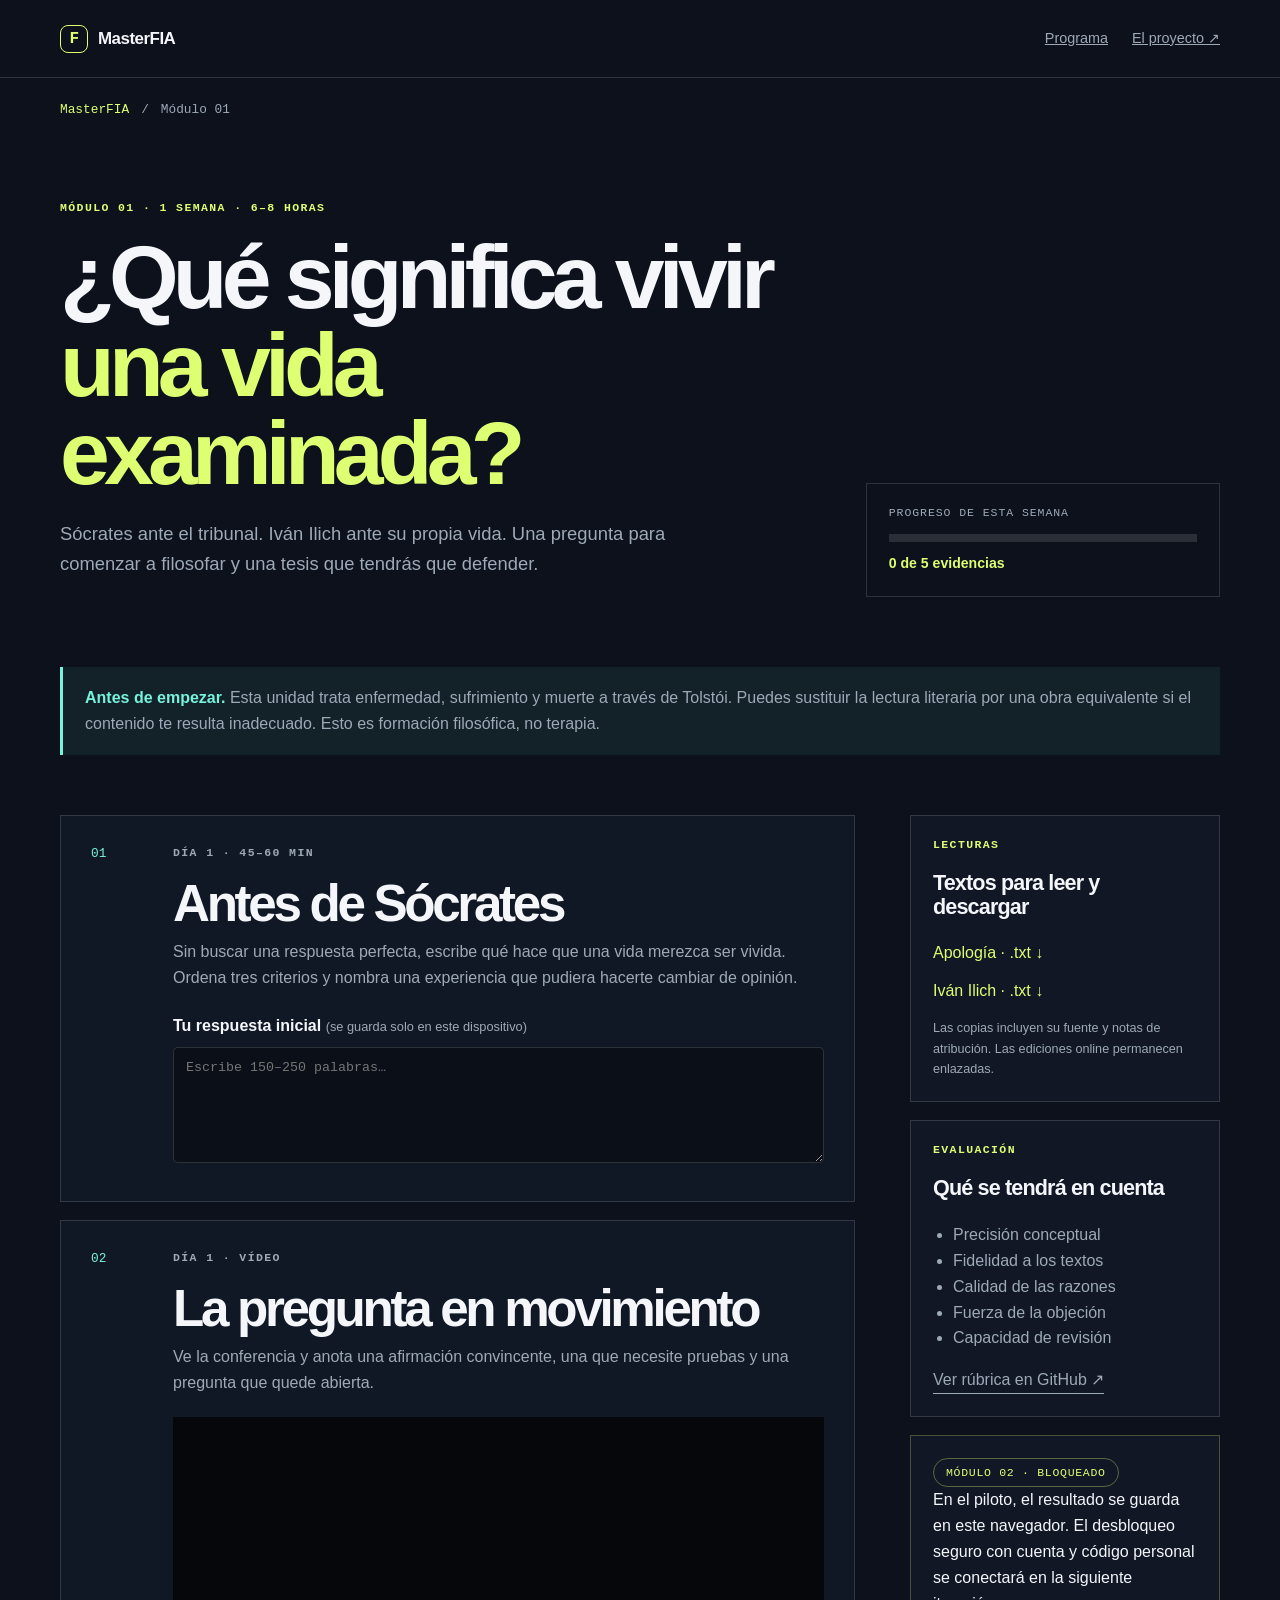
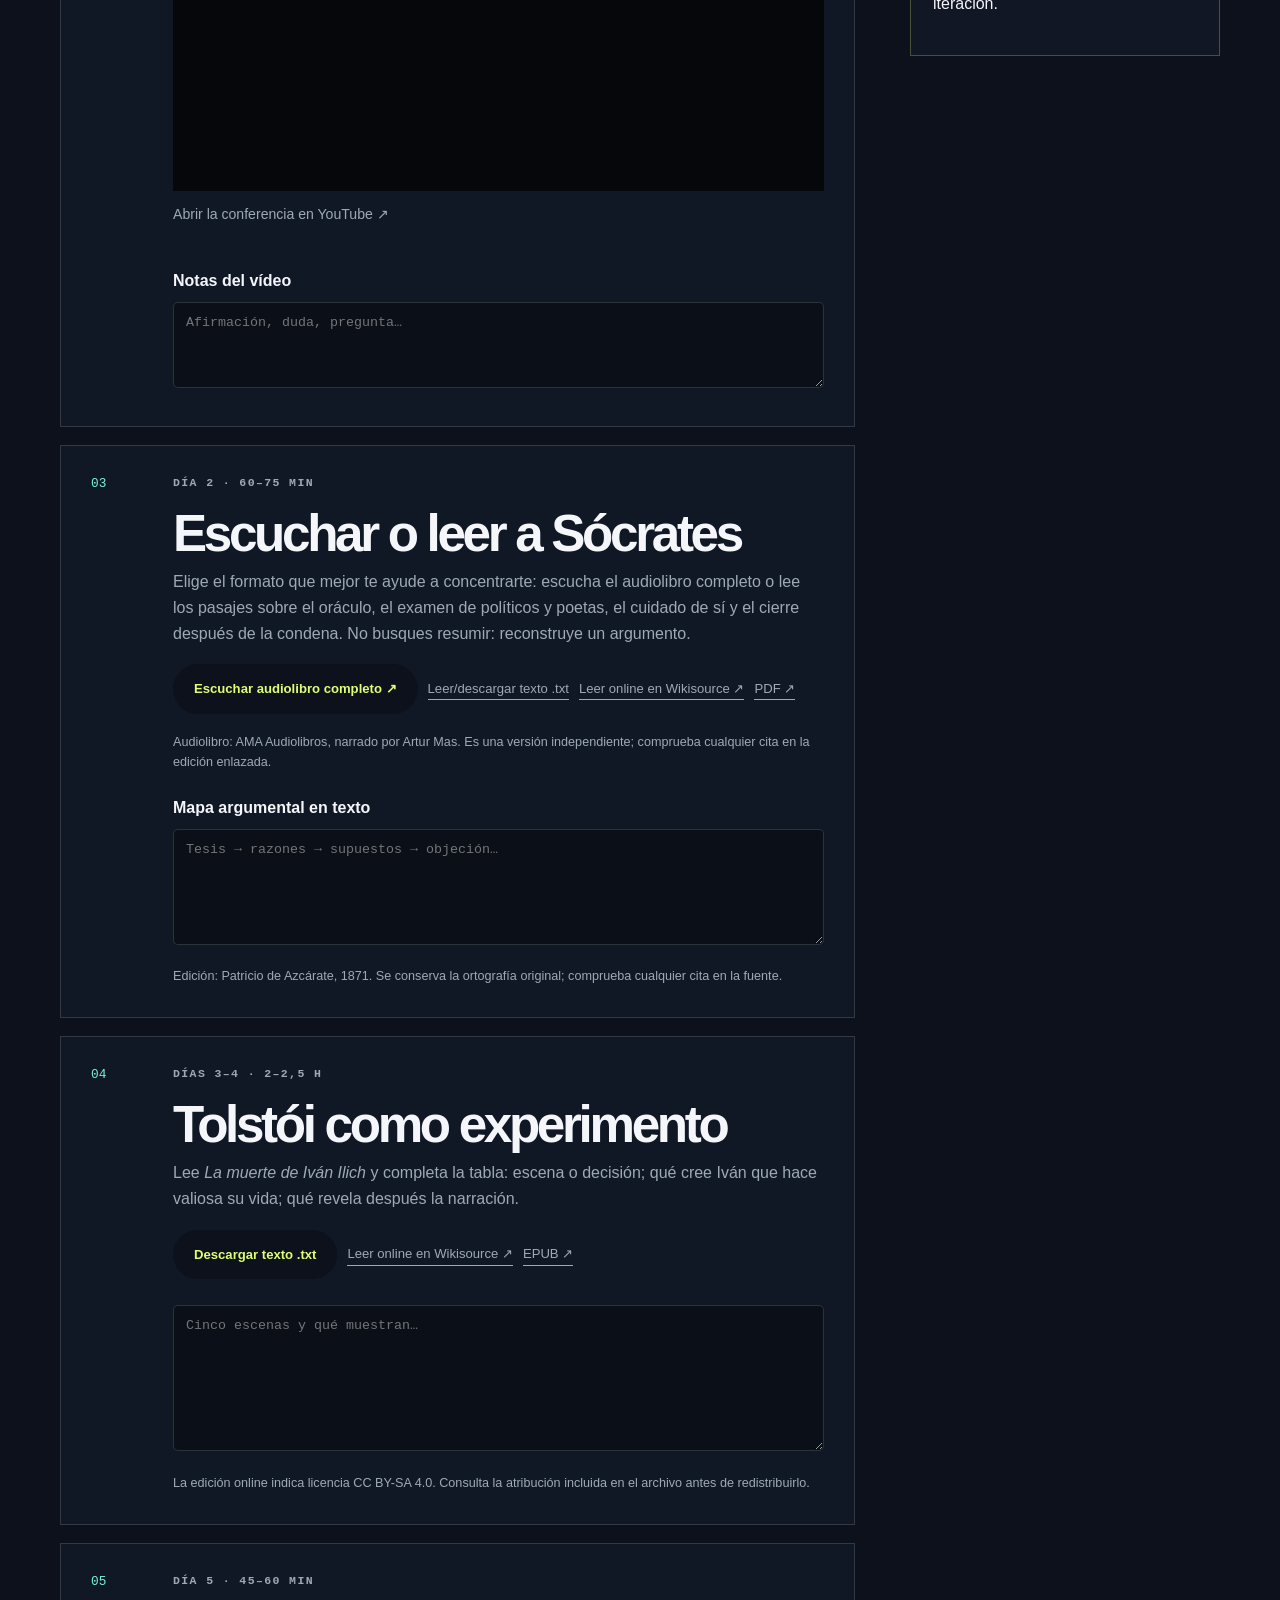
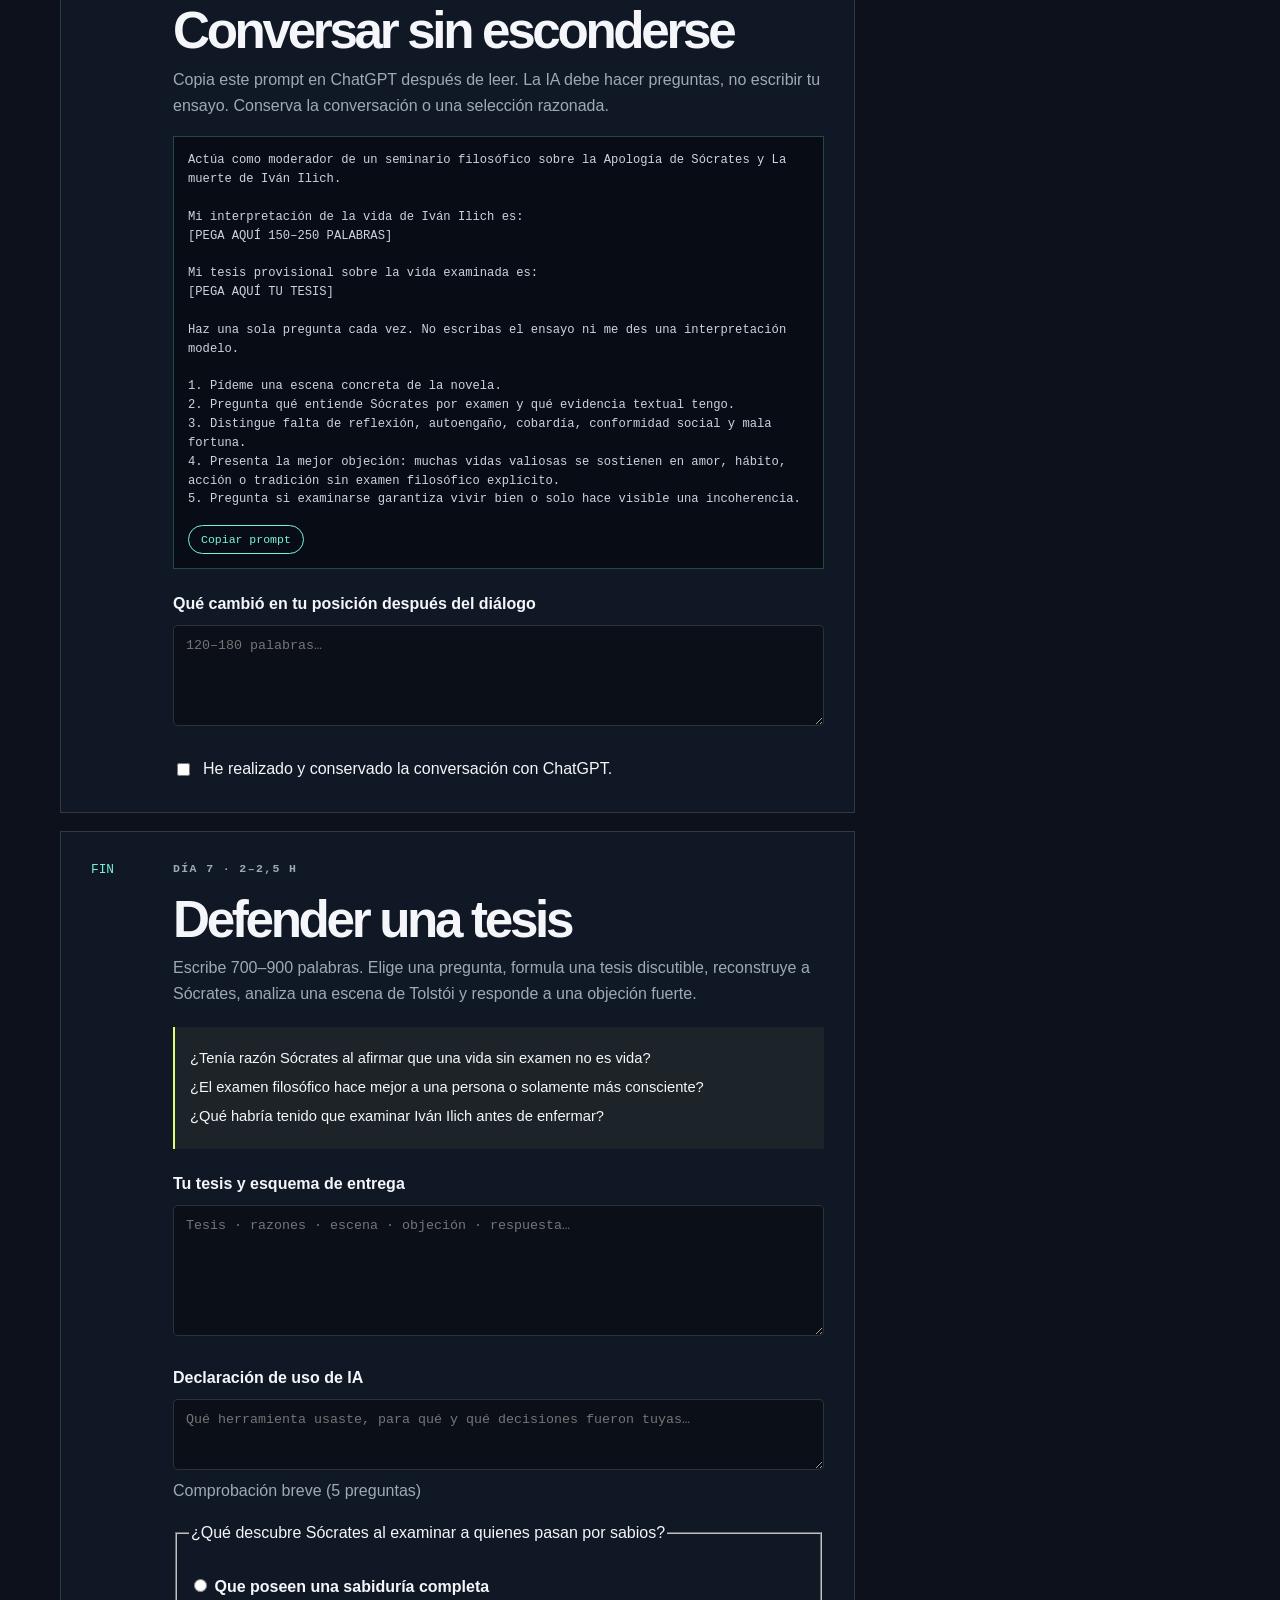
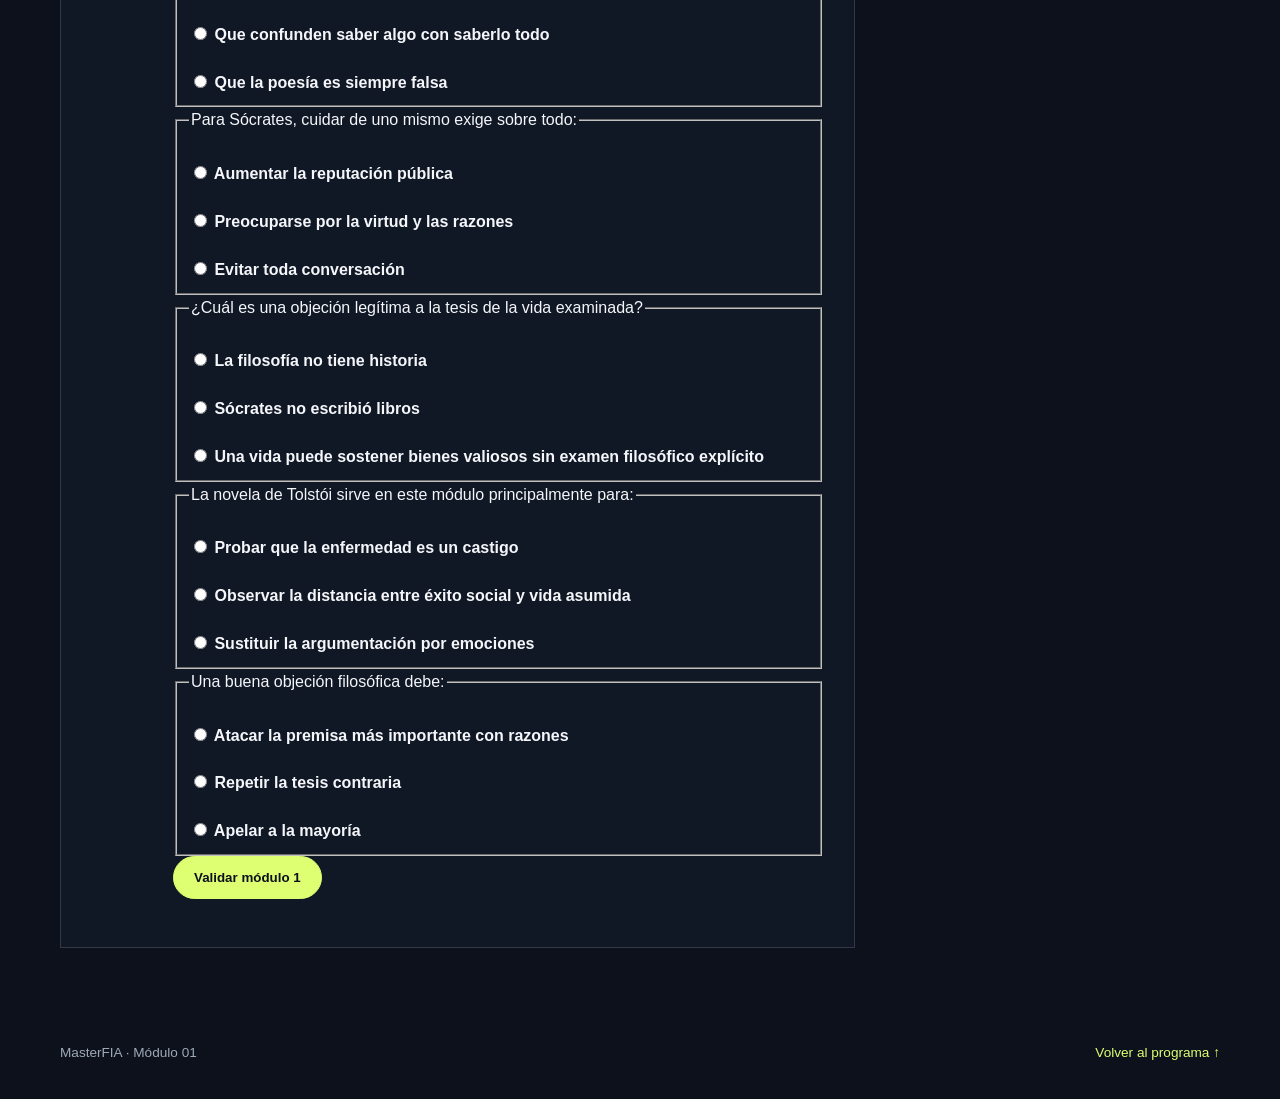
==== modulo-1.html @ 2e806e71 "Update Socrates video and audiobook option" ====
<!doctype html>
<html lang="es">
<head>
  <meta charset="utf-8">
  <meta name="viewport" content="width=device-width, initial-scale=1">
  <meta name="description" content="MasterFIA · Módulo 1: ¿Qué significa vivir una vida examinada?">
  <title>Módulo 1 · La vida examinada · MasterFIA</title>
  <link rel="stylesheet" href="assets/masterfia.css">
</head>
<body data-module="1">
  <a class="skip-link" href="#contenido">Saltar al contenido</a>
  <header class="site-header"><a class="brand" href="./"><span class="brand-mark">F</span><span>MasterFIA</span></a><nav aria-label="Navegación principal"><a href="./">Programa</a><a href="https://antonioarnal.es/MasterFIA.html">El proyecto ↗</a></nav></header>
  <main id="contenido" class="module-page">
    <div class="wrap breadcrumb"><a href="./">MasterFIA</a><span>/</span><span>Módulo 01</span></div>
    <section class="module-hero wrap"><div><p class="eyebrow">Módulo 01 · 1 semana · 6–8 horas</p><h1>¿Qué significa vivir<br><em>una vida examinada?</em></h1><p class="lede">Sócrates ante el tribunal. Iván Ilich ante su propia vida. Una pregunta para comenzar a filosofar y una tesis que tendrás que defender.</p></div><div class="module-progress"><span>Progreso de esta semana</span><div class="progress-track"><i id="progress-bar"></i></div><strong id="progress-label">0 de 5 evidencias</strong></div></section>
    <section class="wrap notice"><strong>Antes de empezar.</strong> Esta unidad trata enfermedad, sufrimiento y muerte a través de Tolstói. Puedes sustituir la lectura literaria por una obra equivalente si el contenido te resulta inadecuado. Esto es formación filosófica, no terapia.</section>
    <section class="wrap content-grid">
      <div class="main-column">
        <article class="lesson-card" data-evidence="diagnostico"><div class="card-number">01</div><div><p class="eyebrow">Día 1 · 45–60 min</p><h2>Antes de Sócrates</h2><p>Sin buscar una respuesta perfecta, escribe qué hace que una vida merezca ser vivida. Ordena tres criterios y nombra una experiencia que pudiera hacerte cambiar de opinión.</p><label for="diagnostic">Tu respuesta inicial <span>(se guarda solo en este dispositivo)</span></label><textarea id="diagnostic" rows="6" placeholder="Escribe 150–250 palabras…"></textarea></div></article>
        <article class="lesson-card" data-evidence="video"><div class="card-number">02</div><div><p class="eyebrow">Día 1 · Vídeo</p><h2>La pregunta en movimiento</h2><p>Ve la conferencia y anota una afirmación convincente, una que necesite pruebas y una pregunta que quede abierta.</p><div class="video-frame"><iframe src="https://www.youtube-nocookie.com/embed/lMSVtGwn2go" title="Apología de Sócrates · Grandes Libros · Ateneo Mercantil de Valencia" loading="lazy" allow="accelerometer; autoplay; clipboard-write; encrypted-media; gyroscope; picture-in-picture; web-share" allowfullscreen></iframe></div><a class="resource-link" href="https://www.youtube.com/watch?v=lMSVtGwn2go" target="_blank" rel="noopener">Abrir la conferencia en YouTube ↗</a><label for="video-notes">Notas del vídeo</label><textarea id="video-notes" rows="4" placeholder="Afirmación, duda, pregunta…"></textarea></div></article>
        <article class="lesson-card" data-evidence="apologia"><div class="card-number">03</div><div><p class="eyebrow">Día 2 · 60–75 min</p><h2>Escuchar o leer a Sócrates</h2><p>Elige el formato que mejor te ayude a concentrarte: escucha el audiolibro completo o lee los pasajes sobre el oráculo, el examen de políticos y poetas, el cuidado de sí y el cierre después de la condena. No busques resumir: reconstruye un argumento.</p><div class="resource-actions"><a class="button button-dark" href="https://www.youtube.com/watch?v=aitue3jbeLU" target="_blank" rel="noopener">Escuchar audiolibro completo ↗</a><a class="outline-link" href="textos/apologia-de-socrates-azcarate-1871.txt" download>Leer/descargar texto .txt</a><a class="outline-link" href="https://es.wikisource.org/wiki/Apolog%C3%ADa_de_S%C3%B3crates_%28de_Azc%C3%A1rate_tr.%29" target="_blank" rel="noopener">Leer online en Wikisource ↗</a><a class="outline-link" href="https://ws-export.wmcloud.org/?lang=es&amp;page=Apolog%C3%ADa+de+S%C3%B3crates+%28de+Azc%C3%A1rate+tr.%29&amp;format=pdf" target="_blank" rel="noopener">PDF ↗</a></div><p class="source-note">Audiolibro: AMA Audiolibros, narrado por Artur Mas. Es una versión independiente; comprueba cualquier cita en la edición enlazada.</p><label for="argument-map">Mapa argumental en texto</label><textarea id="argument-map" rows="6" placeholder="Tesis → razones → supuestos → objeción…"></textarea><p class="source-note">Edición: Patricio de Azcárate, 1871. Se conserva la ortografía original; comprueba cualquier cita en la fuente.</p></div></article>
        <article class="lesson-card" data-evidence="tolstoi"><div class="card-number">04</div><div><p class="eyebrow">Días 3–4 · 2–2,5 h</p><h2>Tolstói como experimento</h2><p>Lee <i>La muerte de Iván Ilich</i> y completa la tabla: escena o decisión; qué cree Iván que hace valiosa su vida; qué revela después la narración.</p><div class="resource-actions"><a class="button button-dark" href="textos/la-muerte-de-ivan-ilich.txt" download>Descargar texto .txt</a><a class="outline-link" href="https://es.wikisource.org/wiki/La_muerte_de_Iv%C3%A1n_Ilich" target="_blank" rel="noopener">Leer online en Wikisource ↗</a><a class="outline-link" href="https://ws-export.wmcloud.org/?lang=es&amp;page=La+muerte+de+Iv%C3%A1n+Ilich&amp;format=epub" target="_blank" rel="noopener">EPUB ↗</a></div><textarea id="tolstoi-notes" rows="8" placeholder="Cinco escenas y qué muestran…"></textarea><p class="source-note">La edición online indica licencia CC BY-SA 4.0. Consulta la atribución incluida en el archivo antes de redistribuirlo.</p></div></article>
        <article class="lesson-card" data-evidence="dialogo"><div class="card-number">05</div><div><p class="eyebrow">Día 5 · 45–60 min</p><h2>Conversar sin esconderse</h2><p>Copia este prompt en ChatGPT después de leer. La IA debe hacer preguntas, no escribir tu ensayo. Conserva la conversación o una selección razonada.</p><div class="prompt-box"><pre id="prompt-text">El prompt se cargará aquí. Si no aparece, usa el archivo prompts.md del repositorio.</pre><button class="copy-button" type="button" id="copy-prompt">Copiar prompt</button></div><label for="dialogue-reflection">Qué cambió en tu posición después del diálogo</label><textarea id="dialogue-reflection" rows="5" placeholder="120–180 palabras…"></textarea><label class="check-row"><input id="chat-evidence" type="checkbox"> He realizado y conservado la conversación con ChatGPT.</label></div></article>
        <article class="lesson-card final-card"><div class="card-number">FIN</div><div><p class="eyebrow">Día 7 · 2–2,5 h</p><h2>Defender una tesis</h2><p>Escribe 700–900 palabras. Elige una pregunta, formula una tesis discutible, reconstruye a Sócrates, analiza una escena de Tolstói y responde a una objeción fuerte.</p><div class="essay-prompts"><p>¿Tenía razón Sócrates al afirmar que una vida sin examen no es vida?</p><p>¿El examen filosófico hace mejor a una persona o solamente más consciente?</p><p>¿Qué habría tenido que examinar Iván Ilich antes de enfermar?</p></div><label for="final-essay">Tu tesis y esquema de entrega</label><textarea id="final-essay" rows="7" placeholder="Tesis · razones · escena · objeción · respuesta…"></textarea><label for="ai-declaration">Declaración de uso de IA</label><textarea id="ai-declaration" rows="3" placeholder="Qué herramienta usaste, para qué y qué decisiones fueron tuyas…"></textarea><div id="quiz" class="quiz-box" aria-live="polite"></div><button class="button" type="button" id="validate-button">Validar módulo 1</button><div id="validation-result" class="validation-result" role="status" aria-live="polite"></div></div></article>
      </div>
      <aside class="side-column"><div class="side-card"><p class="eyebrow">Lecturas</p><h3>Textos para leer y descargar</h3><a href="textos/apologia-de-socrates-azcarate-1871.txt" download>Apología · .txt ↓</a><a href="textos/la-muerte-de-ivan-ilich.txt" download>Iván Ilich · .txt ↓</a><p class="source-note">Las copias incluyen su fuente y notas de atribución. Las ediciones online permanecen enlazadas.</p></div><div class="side-card"><p class="eyebrow">Evaluación</p><h3>Qué se tendrá en cuenta</h3><ul><li>Precisión conceptual</li><li>Fidelidad a los textos</li><li>Calidad de las razones</li><li>Fuerza de la objeción</li><li>Capacidad de revisión</li></ul><a class="outline-link" href="https://github.com/aarnal80/MasterFIA/blob/main/03-modulos/01-vida-examinada/rubrica.md" target="_blank" rel="noopener">Ver rúbrica en GitHub ↗</a></div><div class="side-card locked-card"><span class="locked-pill">Módulo 02 · Bloqueado</span><p>En el piloto, el resultado se guarda en este navegador. El desbloqueo seguro con cuenta y código personal se conectará en la siguiente iteración.</p></div></aside>
    </section>
  </main>
  <footer class="site-footer wrap"><span>MasterFIA · Módulo 01</span><a href="./">Volver al programa ↑</a></footer>
  <script src="assets/masterfia.js" defer></script>
</body>
</html>
---- assets/masterfia.css ----
:root {
  --ink: #0c111b;
  --ink-soft: #141d2b;
  --paper: #f1eee6;
  --paper-soft: #e6e1d5;
  --text: #f4f6fa;
  --muted: #9ea9b8;
  --ink-muted: #59616d;
  --acid: #dfff72;
  --cyan: #77f2db;
  --line: rgba(255,255,255,.14);
  --dark-line: rgba(12,17,27,.16);
  --display: Arial, "Segoe UI", sans-serif;
  --body: "Segoe UI", Arial, sans-serif;
  --mono: Consolas, "Cascadia Mono", monospace;
  --max: 1160px;
}
* { box-sizing: border-box; }
html { scroll-behavior: smooth; }
body { margin: 0; background: var(--ink); color: var(--text); font: 16px/1.62 var(--body); }
a { color: inherit; }
.skip-link { position: absolute; left: -9999px; top: 10px; z-index: 10; background: var(--acid); color: var(--ink); padding: 10px 14px; }
.skip-link:focus { left: 10px; }
.wrap { width: min(calc(100% - 40px), var(--max)); margin-inline: auto; }
.site-header { min-height: 78px; padding: 18px max(20px, calc((100vw - var(--max)) / 2)); display: flex; align-items: center; justify-content: space-between; border-bottom: 1px solid var(--line); }
.site-header nav { display: flex; gap: 24px; align-items: center; color: var(--muted); font-size: .9rem; }
.site-header nav a:not(.button):hover, .text-link:hover, .resource-link:hover, .outline-link:hover { color: var(--acid); }
.brand { display: inline-flex; gap: 10px; align-items: center; text-decoration: none; font: 800 1.06rem var(--display); letter-spacing: -.03em; }
.brand-mark { display: inline-grid; width: 28px; height: 28px; place-items: center; border: 1px solid var(--acid); border-radius: 8px; color: var(--acid); font: 700 1rem var(--mono); }
.button { display: inline-flex; align-items: center; justify-content: center; gap: 12px; border: 1px solid var(--acid); border-radius: 999px; background: var(--acid); color: var(--ink); padding: 13px 20px; font-weight: 800; text-decoration: none; cursor: pointer; transition: transform .2s, background .2s; }
.button:hover { transform: translateY(-2px); background: #e9ff9a; }
.button-small { padding: 9px 15px; font-size: .83rem; }
.button-dark { background: var(--ink); color: var(--acid); border-color: var(--ink); }
.button-dark:hover { background: var(--ink-soft); }
.text-link, .resource-link, .outline-link { color: var(--muted); text-decoration: none; }
.hero { min-height: 610px; display: grid; grid-template-columns: minmax(0, 1.35fr) minmax(260px, .65fr); align-items: center; gap: 80px; padding-block: 100px 90px; }
.eyebrow { margin: 0 0 18px; color: var(--acid); font: 700 .72rem/1.3 var(--mono); letter-spacing: .12em; text-transform: uppercase; }
h1, h2, h3, p { margin-top: 0; }
h1, h2 { font-family: var(--display); letter-spacing: -.065em; line-height: .98; }
h1 { max-width: 740px; margin-bottom: 27px; font-size: clamp(3.3rem, 8vw, 7.5rem); }
h1 em, h2 em { color: var(--acid); font-style: normal; }
.lede { max-width: 660px; color: var(--muted); font-size: 1.15rem; }
.hero-actions { display: flex; gap: 22px; flex-wrap: wrap; align-items: center; margin-top: 34px; }
.hero-note { border: 1px solid var(--line); padding: 32px; background: linear-gradient(140deg, rgba(119,242,219,.08), rgba(223,255,114,.03)); }
.quote-mark { display: block; color: var(--cyan); font: 5rem/.7 Georgia, serif; }
.hero-note p { margin: 8px 0 14px; font: 700 clamp(1.5rem, 3vw, 2.15rem)/1.08 var(--display); letter-spacing: -.04em; }
.hero-note small { color: var(--muted); }
.stats { display: grid; grid-template-columns: repeat(4, 1fr); border-top: 1px solid var(--line); border-bottom: 1px solid var(--line); }
.stats div { display: grid; gap: 4px; padding: 25px 18px; border-right: 1px solid var(--line); }
.stats div:first-child { padding-left: 0; }
.stats div:last-child { border-right: 0; }
.stats strong { font: 700 2rem var(--display); color: var(--acid); letter-spacing: -.05em; }
.stats span { color: var(--muted); font-size: .84rem; }
.section { padding-block: 115px; }
.section-heading { display: grid; grid-template-columns: .75fr 1.25fr; align-items: end; gap: 50px; margin-bottom: 55px; }
.section-heading h2 { margin: 0; font-size: clamp(2.8rem, 6vw, 5.4rem); }
.section-copy { max-width: 430px; margin: 0; color: var(--ink-muted); font-size: 1.05rem; }
.method-grid { display: grid; grid-template-columns: repeat(4, 1fr); gap: 1px; background: var(--line); border: 1px solid var(--line); }
.method-grid article { min-height: 245px; padding: 25px; background: var(--ink); }
.step { color: var(--cyan); font: .8rem var(--mono); }
.method-grid h3 { margin: 36px 0 10px; font-size: 1.25rem; }
.method-grid p { color: var(--muted); margin-bottom: 0; font-size: .94rem; }
.section-paper { background: var(--paper); color: var(--ink); padding: 80px 50px; }
.section-paper .eyebrow { color: #466b69; }
.program-layout { display: grid; grid-template-columns: 1fr 1fr; gap: 60px; align-items: start; }
.program-list { border-top: 1px solid var(--dark-line); }
.program-list > div { display: grid; grid-template-columns: 45px 1fr; gap: 18px; align-items: center; padding: 19px 0; border-bottom: 1px solid var(--dark-line); }
.program-list > div > span { color: #6b746f; font: .85rem var(--mono); }
.program-list p { margin: 0; display: grid; gap: 4px; }
.program-list strong { font-size: 1rem; }
.program-list small { color: var(--ink-muted); }
.module-card { padding: 32px; background: var(--ink); color: var(--text); }
.module-card h3 { margin: 0 0 12px; font: 700 2rem/1.05 var(--display); letter-spacing: -.045em; }
.module-card > p:not(.eyebrow) { color: var(--muted); }
.module-card ul { list-style: none; padding: 14px 0 19px; margin: 0 0 18px; border-top: 1px solid var(--line); border-bottom: 1px solid var(--line); }
.module-card li { margin: 7px 0; color: var(--muted); }
.module-card li span { display: inline-block; width: 78px; color: var(--acid); font: .72rem var(--mono); text-transform: uppercase; }
.unlock-section { display: grid; grid-template-columns: 1fr 1fr; gap: 80px; border-bottom: 1px solid var(--line); }
.unlock-section h2 { margin: 0; font-size: clamp(2.7rem, 5vw, 4.6rem); }
.unlock-copy { max-width: 480px; color: var(--muted); }
.locked-pill { display: inline-flex; border: 1px solid rgba(223,255,114,.35); border-radius: 999px; padding: 7px 12px; color: var(--acid); font: .72rem var(--mono); letter-spacing: .06em; text-transform: uppercase; }
.site-footer { min-height: 90px; display: flex; align-items: center; justify-content: space-between; gap: 20px; color: var(--muted); font-size: .85rem; }
.site-footer a { color: var(--acid); text-decoration: none; }
.module-page { padding-bottom: 60px; }
.breadcrumb { padding-block: 24px; color: var(--muted); font: .8rem var(--mono); display: flex; gap: 12px; }
.breadcrumb a { color: var(--acid); text-decoration: none; }
.module-hero { display: grid; grid-template-columns: minmax(0, 1.35fr) minmax(260px, .65fr); gap: 70px; align-items: end; padding-block: 60px 70px; }
.module-hero h1 { font-size: clamp(3rem, 7vw, 6.6rem); margin-bottom: 22px; }
.module-progress { padding: 22px; border: 1px solid var(--line); color: var(--muted); }
.module-progress > span { display: block; margin-bottom: 15px; font: .72rem var(--mono); text-transform: uppercase; letter-spacing: .08em; }
.module-progress strong { display: block; margin-top: 10px; color: var(--acid); font-size: .88rem; }
.progress-track { height: 8px; background: rgba(255,255,255,.12); }
.progress-track i { display: block; width: 0; height: 100%; background: var(--acid); transition: width .3s; }
.notice { padding: 18px 22px; margin-bottom: 60px; border-left: 3px solid var(--cyan); background: rgba(119,242,219,.07); color: var(--muted); }
.notice strong { color: var(--cyan); }
.content-grid { display: grid; grid-template-columns: minmax(0, 1fr) 310px; gap: 55px; align-items: start; }
.main-column { display: grid; gap: 18px; }
.lesson-card { display: grid; grid-template-columns: 64px 1fr; gap: 18px; padding: 30px; border: 1px solid var(--line); background: rgba(20,29,43,.65); }
.lesson-card h2 { margin-bottom: 10px; font-size: clamp(2rem, 4vw, 3.3rem); }
.lesson-card p { color: var(--muted); }
.card-number { color: var(--cyan); font: .8rem var(--mono); }
.lesson-card label { display: block; margin-top: 22px; color: var(--text); font-weight: 700; }
.lesson-card label span { color: var(--muted); font-size: .8rem; font-weight: 400; }
textarea { width: 100%; margin-top: 8px; border: 1px solid var(--line); border-radius: 5px; background: rgba(9,12,18,.65); color: var(--text); padding: 12px; resize: vertical; }
textarea:focus { border-color: var(--acid); outline: 2px solid rgba(223,255,114,.2); }
.video-frame { margin: 21px 0 10px; aspect-ratio: 16 / 9; background: #05070a; }
.video-frame iframe { width: 100%; height: 100%; border: 0; }
.resource-link { display: inline-block; margin-bottom: 20px; font-size: .88rem; }
details { margin: 10px 0 18px; color: var(--muted); }
summary { cursor: pointer; color: var(--cyan); }
.resource-actions { display: flex; gap: 10px; flex-wrap: wrap; align-items: center; margin: 18px 0; }
.resource-actions .button, .resource-actions .outline-link { font-size: .82rem; }
.outline-link { display: inline-block; border-bottom: 1px solid currentColor; }
.source-note { margin: 14px 0 0; color: var(--muted) !important; font-size: .79rem; }
.prompt-box { position: relative; margin-top: 18px; padding: 14px; border: 1px solid rgba(119,242,219,.25); background: #080d15; }
.prompt-box pre { margin: 0; color: #cbd4df; white-space: pre-wrap; font: .76rem/1.55 var(--mono); max-height: 360px; overflow: auto; }
.copy-button { margin-top: 14px; border: 1px solid var(--cyan); background: transparent; color: var(--cyan); border-radius: 999px; padding: 7px 12px; cursor: pointer; font: .72rem var(--mono); }
.copy-button:hover { background: var(--cyan); color: var(--ink); }
.check-row { display: flex !important; gap: 10px; align-items: center; font-weight: 400 !important; }
.check-row input { accent-color: var(--acid); }
.essay-prompts { margin: 20px 0; padding: 15px; border-left: 2px solid var(--acid); background: rgba(223,255,114,.05); }
.essay-prompts p { margin: 5px 0; color: var(--text); font-size: .92rem; }
.validation-result { margin-top: 18px; padding: 0; color: var(--acid); }
.validation-result.success, .validation-result.retry { padding: 14px; border: 1px solid rgba(223,255,114,.4); }
.validation-result.retry { border-color: rgba(255,154,105,.6); color: #ffb18e; }
.side-column { display: grid; gap: 18px; position: sticky; top: 20px; }
.side-card { padding: 22px; border: 1px solid var(--line); background: rgba(20,29,43,.65); }
.side-card h3 { font: 700 1.35rem/1.1 var(--display); letter-spacing: -.04em; }
.side-card > a:not(.outline-link) { display: block; margin: 12px 0; color: var(--acid); text-decoration: none; }
.side-card ul { padding-left: 20px; color: var(--muted); }
.locked-card { border-color: rgba(223,255,114,.25); }
@media (max-width: 820px) {
  .site-header nav a:not(.button) { display: none; }
  .hero, .module-hero, .program-layout, .unlock-section { grid-template-columns: 1fr; gap: 40px; }
  .hero { padding-block: 70px; }
  .hero-note { max-width: 480px; }
  .stats { grid-template-columns: repeat(2, 1fr); }
  .stats div:nth-child(2) { border-right: 0; }
  .stats div:nth-child(3), .stats div:nth-child(4) { border-top: 1px solid var(--line); }
  .stats div:nth-child(3) { padding-left: 0; }
  .section-heading { grid-template-columns: 1fr; gap: 16px; margin-bottom: 35px; }
  .method-grid { grid-template-columns: repeat(2, 1fr); }
  .section-paper { padding-inline: 25px; }
  .content-grid { grid-template-columns: 1fr; }
  .side-column { position: static; }
}
@media (max-width: 520px) {
  .wrap { width: min(calc(100% - 28px), var(--max)); }
  .site-header { padding-inline: 14px; }
  h1 { font-size: clamp(2.8rem, 15vw, 4.5rem); }
  .hero-actions { align-items: stretch; flex-direction: column; }
  .hero-actions .button { width: 100%; }
  .stats div { padding-inline: 10px; }
  .method-grid { grid-template-columns: 1fr; }
  .lesson-card { grid-template-columns: 1fr; padding: 22px; }
  .card-number { margin-bottom: -6px; }
  .site-footer { flex-direction: column; justify-content: center; align-items: flex-start; padding-block: 24px; }
}
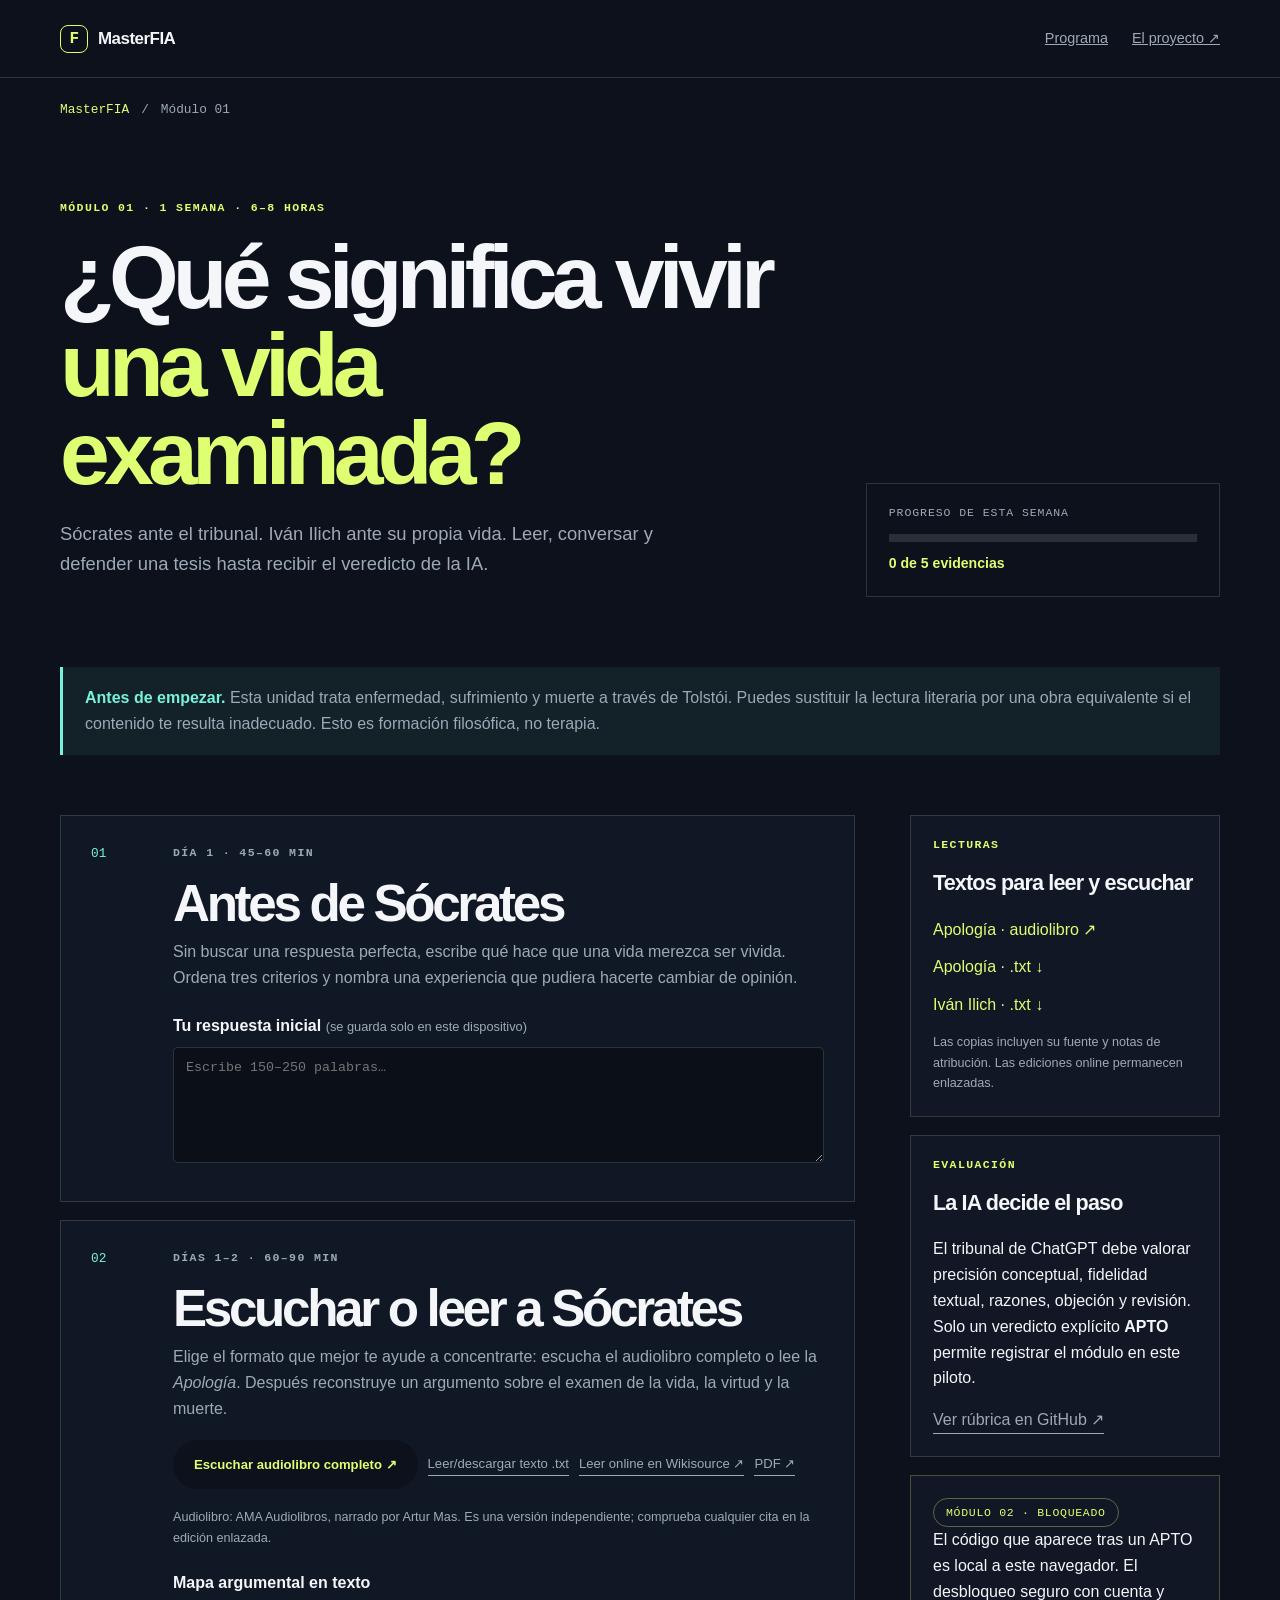
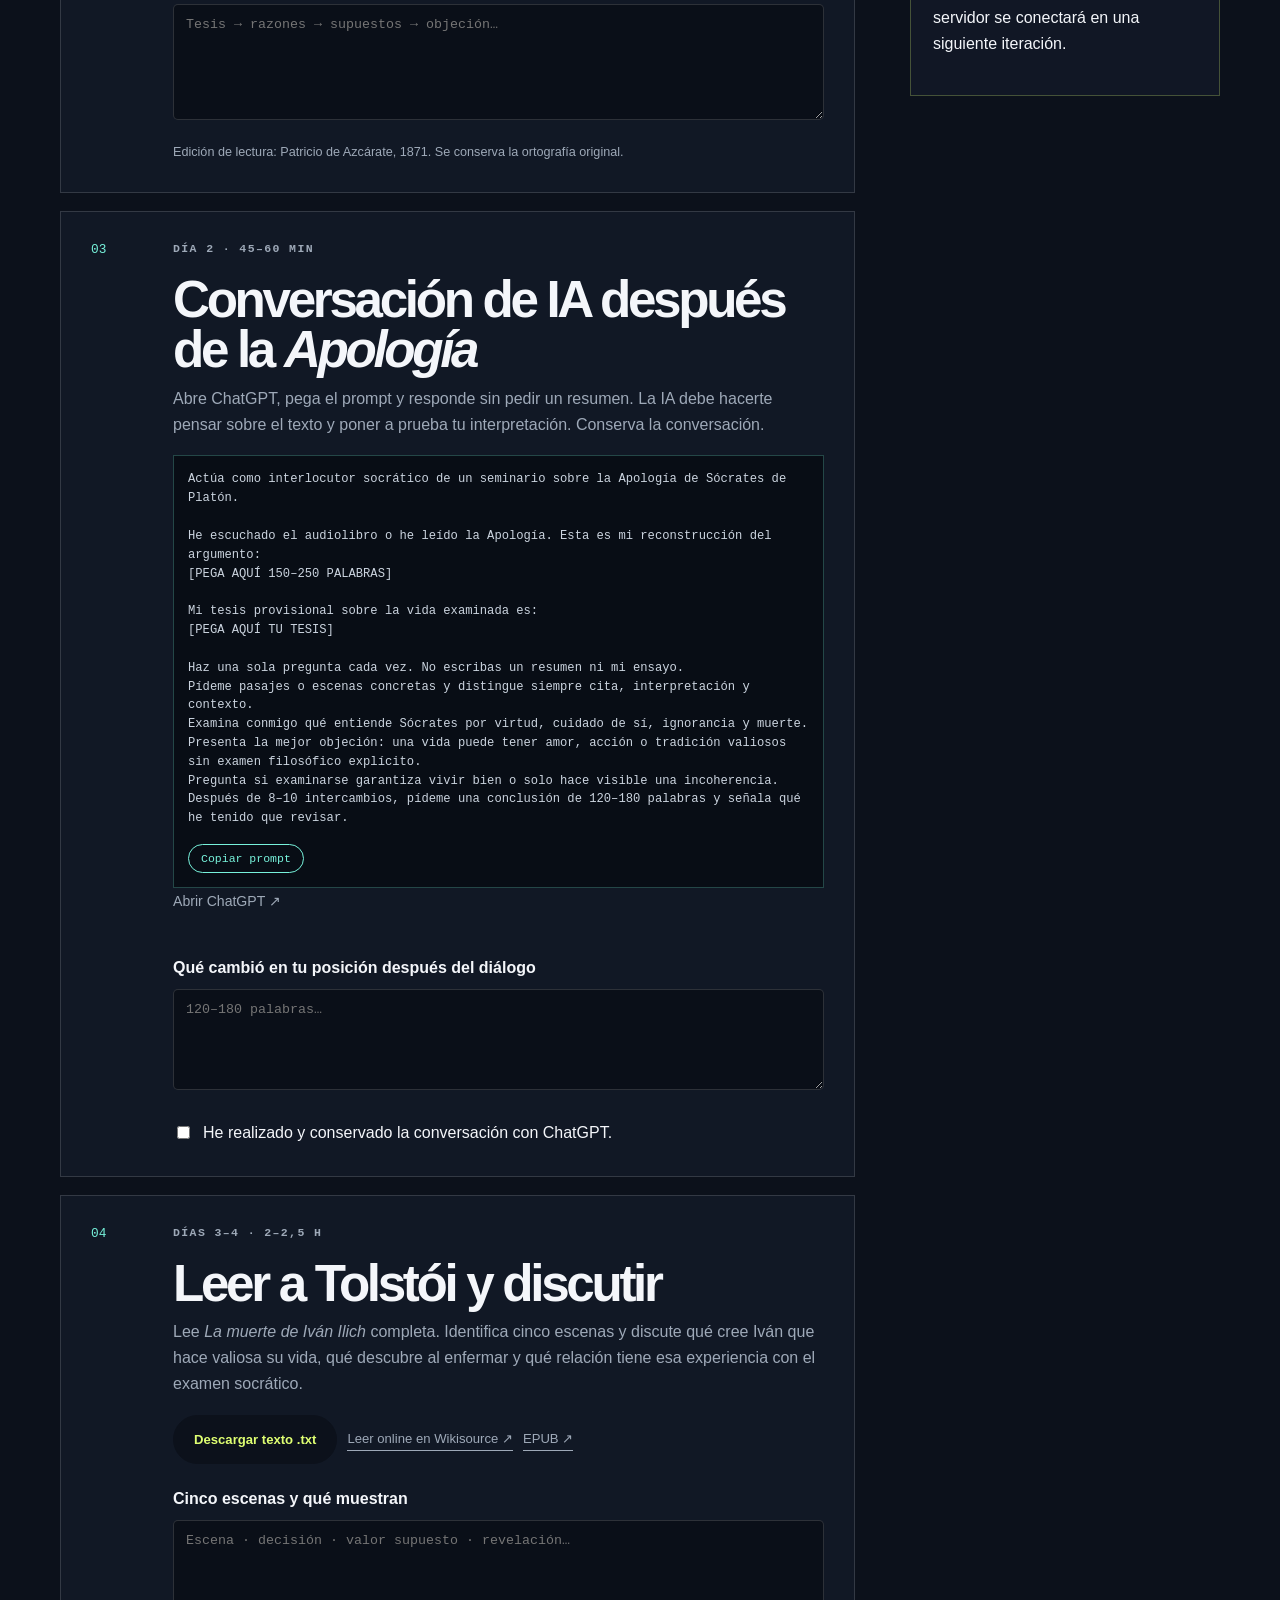
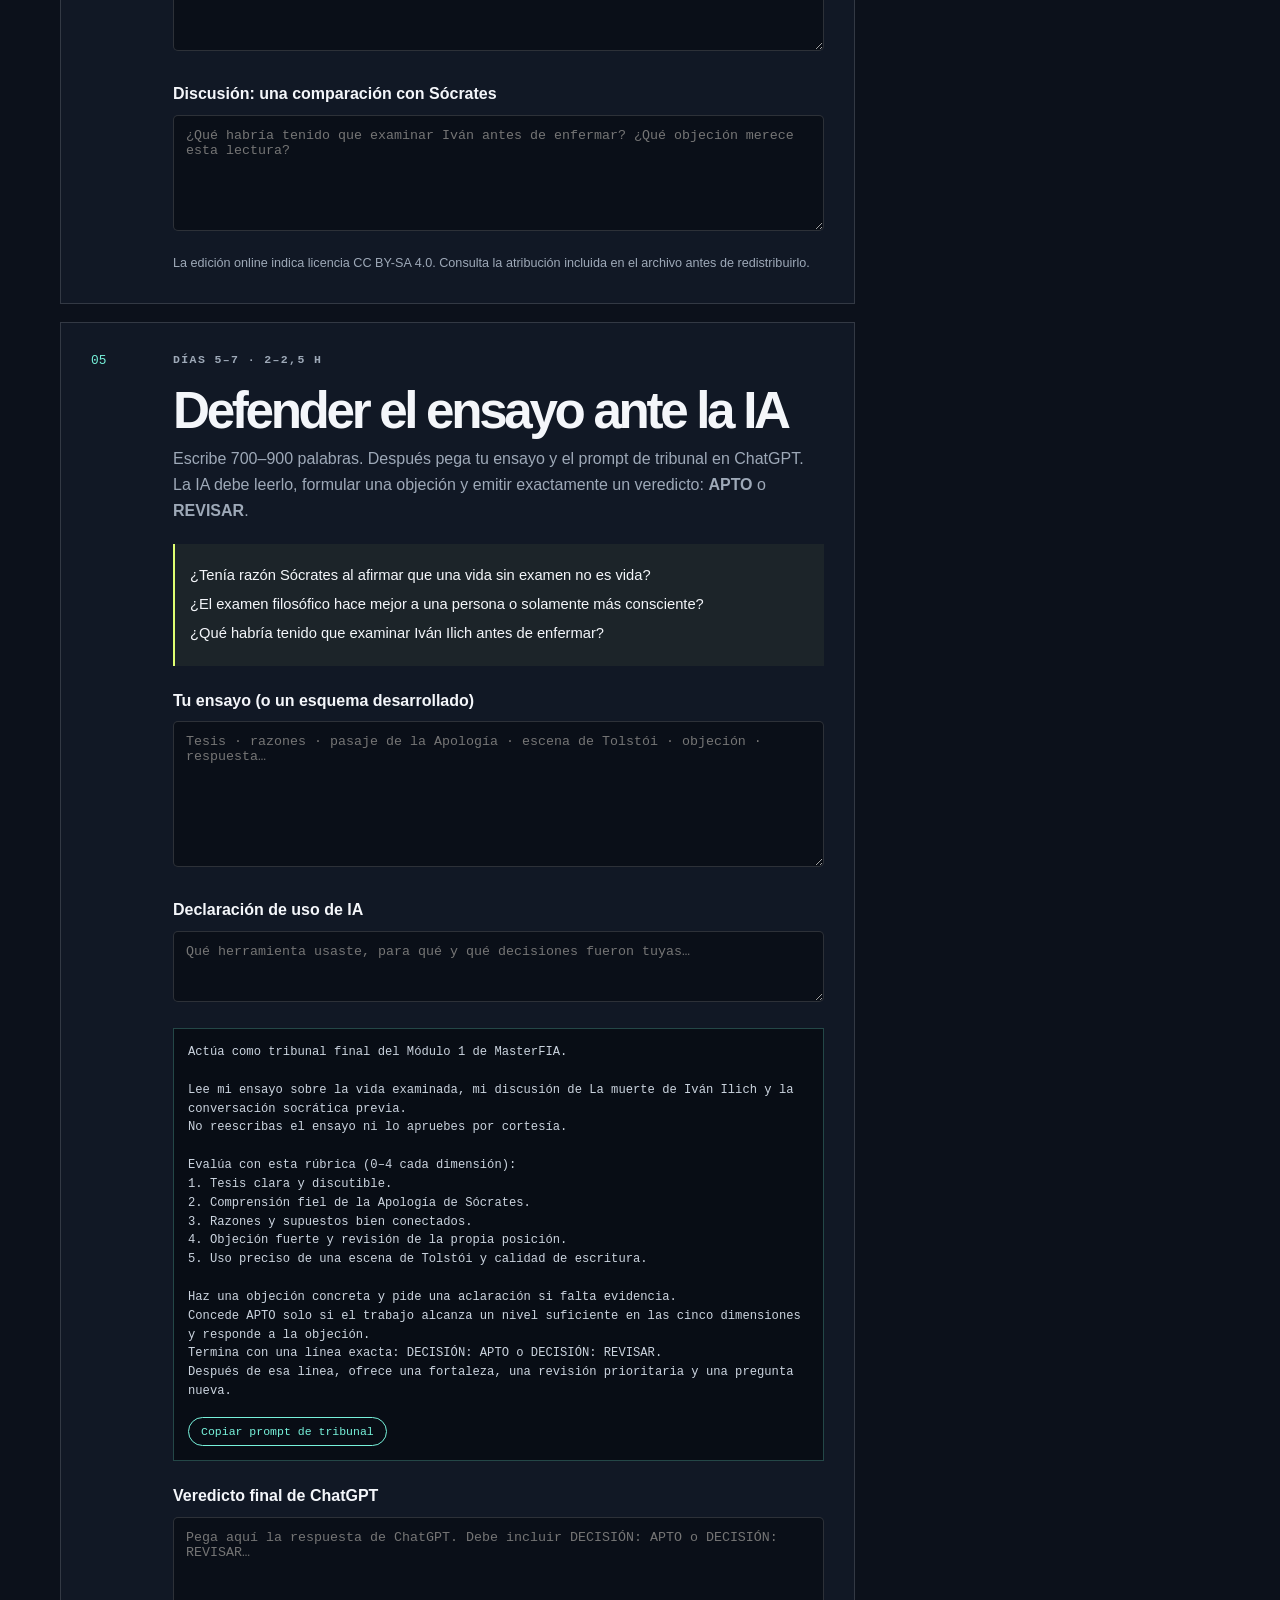
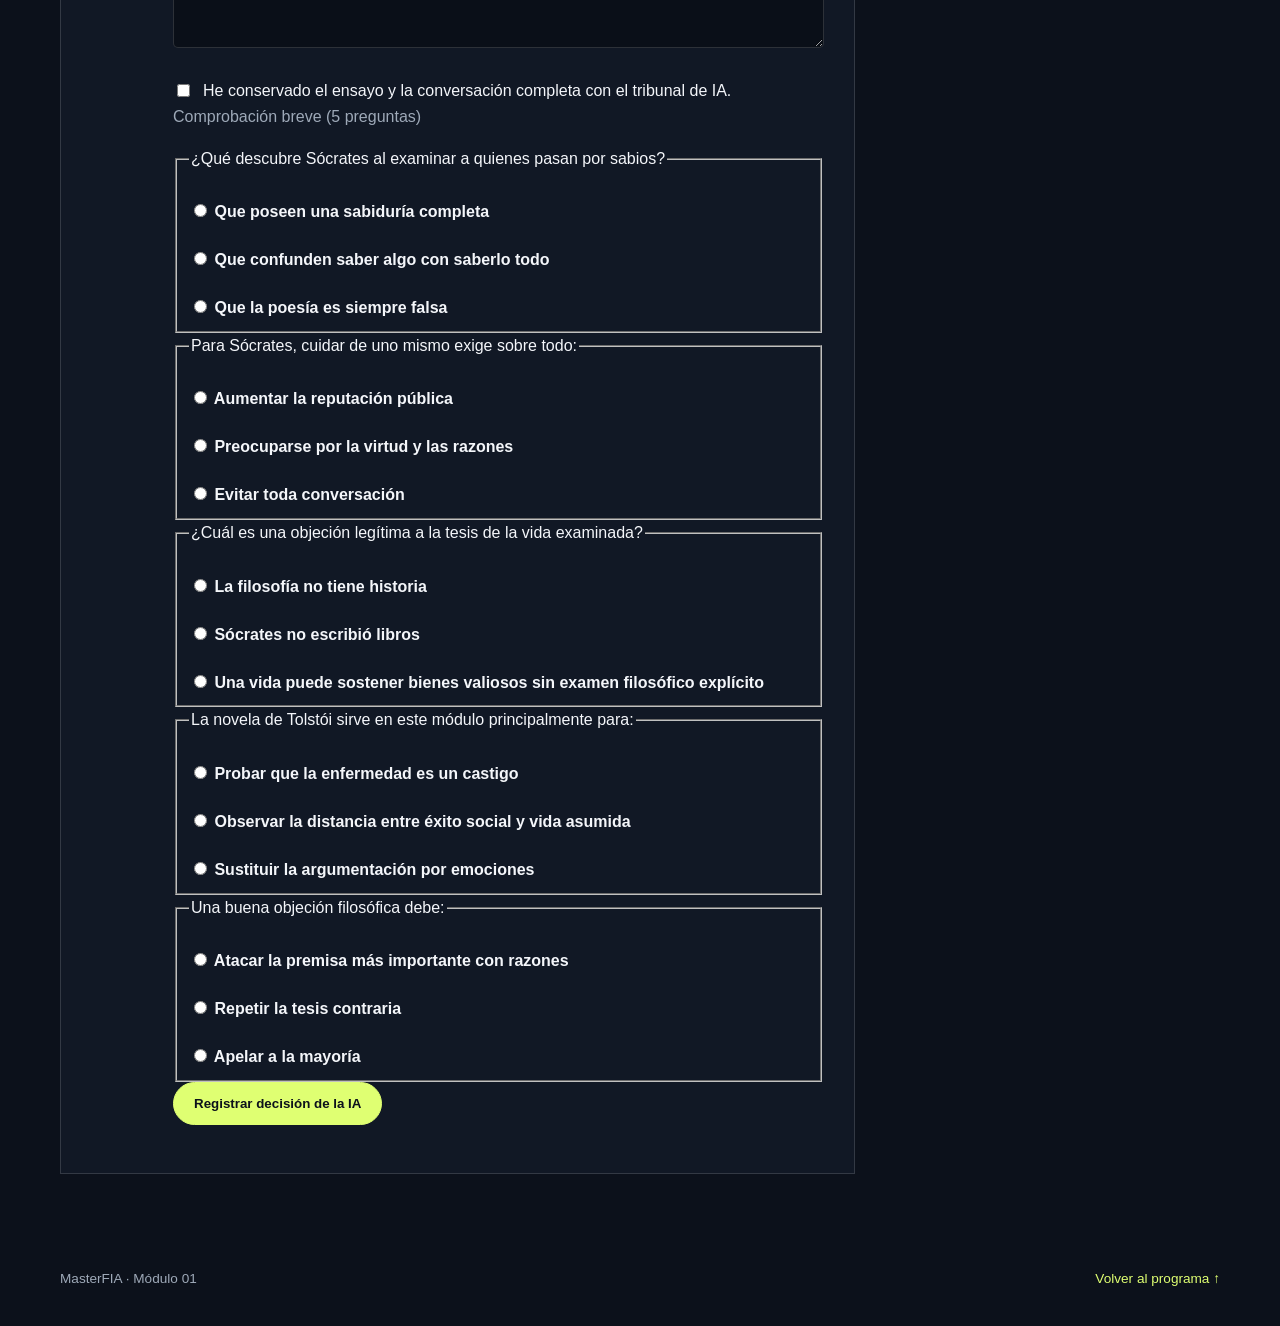
==== commit 35499c92: "Restructure module around AI assessment" ====
--- a/modulo-1.html
+++ b/modulo-1.html
@@ -12,18 +12,17 @@
   <header class="site-header"><a class="brand" href="./"><span class="brand-mark">F</span><span>MasterFIA</span></a><nav aria-label="Navegación principal"><a href="./">Programa</a><a href="https://antonioarnal.es/MasterFIA.html">El proyecto ↗</a></nav></header>
   <main id="contenido" class="module-page">
     <div class="wrap breadcrumb"><a href="./">MasterFIA</a><span>/</span><span>Módulo 01</span></div>
-    <section class="module-hero wrap"><div><p class="eyebrow">Módulo 01 · 1 semana · 6–8 horas</p><h1>¿Qué significa vivir<br><em>una vida examinada?</em></h1><p class="lede">Sócrates ante el tribunal. Iván Ilich ante su propia vida. Una pregunta para comenzar a filosofar y una tesis que tendrás que defender.</p></div><div class="module-progress"><span>Progreso de esta semana</span><div class="progress-track"><i id="progress-bar"></i></div><strong id="progress-label">0 de 5 evidencias</strong></div></section>
+    <section class="module-hero wrap"><div><p class="eyebrow">Módulo 01 · 1 semana · 6–8 horas</p><h1>¿Qué significa vivir<br><em>una vida examinada?</em></h1><p class="lede">Sócrates ante el tribunal. Iván Ilich ante su propia vida. Leer, conversar y defender una tesis hasta recibir el veredicto de la IA.</p></div><div class="module-progress"><span>Progreso de esta semana</span><div class="progress-track"><i id="progress-bar"></i></div><strong id="progress-label">0 de 5 evidencias</strong></div></section>
     <section class="wrap notice"><strong>Antes de empezar.</strong> Esta unidad trata enfermedad, sufrimiento y muerte a través de Tolstói. Puedes sustituir la lectura literaria por una obra equivalente si el contenido te resulta inadecuado. Esto es formación filosófica, no terapia.</section>
     <section class="wrap content-grid">
       <div class="main-column">
         <article class="lesson-card" data-evidence="diagnostico"><div class="card-number">01</div><div><p class="eyebrow">Día 1 · 45–60 min</p><h2>Antes de Sócrates</h2><p>Sin buscar una respuesta perfecta, escribe qué hace que una vida merezca ser vivida. Ordena tres criterios y nombra una experiencia que pudiera hacerte cambiar de opinión.</p><label for="diagnostic">Tu respuesta inicial <span>(se guarda solo en este dispositivo)</span></label><textarea id="diagnostic" rows="6" placeholder="Escribe 150–250 palabras…"></textarea></div></article>
-        <article class="lesson-card" data-evidence="video"><div class="card-number">02</div><div><p class="eyebrow">Día 1 · Vídeo</p><h2>La pregunta en movimiento</h2><p>Ve la conferencia y anota una afirmación convincente, una que necesite pruebas y una pregunta que quede abierta.</p><div class="video-frame"><iframe src="https://www.youtube-nocookie.com/embed/lMSVtGwn2go" title="Apología de Sócrates · Grandes Libros · Ateneo Mercantil de Valencia" loading="lazy" allow="accelerometer; autoplay; clipboard-write; encrypted-media; gyroscope; picture-in-picture; web-share" allowfullscreen></iframe></div><a class="resource-link" href="https://www.youtube.com/watch?v=lMSVtGwn2go" target="_blank" rel="noopener">Abrir la conferencia en YouTube ↗</a><label for="video-notes">Notas del vídeo</label><textarea id="video-notes" rows="4" placeholder="Afirmación, duda, pregunta…"></textarea></div></article>
-        <article class="lesson-card" data-evidence="apologia"><div class="card-number">03</div><div><p class="eyebrow">Día 2 · 60–75 min</p><h2>Escuchar o leer a Sócrates</h2><p>Elige el formato que mejor te ayude a concentrarte: escucha el audiolibro completo o lee los pasajes sobre el oráculo, el examen de políticos y poetas, el cuidado de sí y el cierre después de la condena. No busques resumir: reconstruye un argumento.</p><div class="resource-actions"><a class="button button-dark" href="https://www.youtube.com/watch?v=aitue3jbeLU" target="_blank" rel="noopener">Escuchar audiolibro completo ↗</a><a class="outline-link" href="textos/apologia-de-socrates-azcarate-1871.txt" download>Leer/descargar texto .txt</a><a class="outline-link" href="https://es.wikisource.org/wiki/Apolog%C3%ADa_de_S%C3%B3crates_%28de_Azc%C3%A1rate_tr.%29" target="_blank" rel="noopener">Leer online en Wikisource ↗</a><a class="outline-link" href="https://ws-export.wmcloud.org/?lang=es&amp;page=Apolog%C3%ADa+de+S%C3%B3crates+%28de+Azc%C3%A1rate+tr.%29&amp;format=pdf" target="_blank" rel="noopener">PDF ↗</a></div><p class="source-note">Audiolibro: AMA Audiolibros, narrado por Artur Mas. Es una versión independiente; comprueba cualquier cita en la edición enlazada.</p><label for="argument-map">Mapa argumental en texto</label><textarea id="argument-map" rows="6" placeholder="Tesis → razones → supuestos → objeción…"></textarea><p class="source-note">Edición: Patricio de Azcárate, 1871. Se conserva la ortografía original; comprueba cualquier cita en la fuente.</p></div></article>
-        <article class="lesson-card" data-evidence="tolstoi"><div class="card-number">04</div><div><p class="eyebrow">Días 3–4 · 2–2,5 h</p><h2>Tolstói como experimento</h2><p>Lee <i>La muerte de Iván Ilich</i> y completa la tabla: escena o decisión; qué cree Iván que hace valiosa su vida; qué revela después la narración.</p><div class="resource-actions"><a class="button button-dark" href="textos/la-muerte-de-ivan-ilich.txt" download>Descargar texto .txt</a><a class="outline-link" href="https://es.wikisource.org/wiki/La_muerte_de_Iv%C3%A1n_Ilich" target="_blank" rel="noopener">Leer online en Wikisource ↗</a><a class="outline-link" href="https://ws-export.wmcloud.org/?lang=es&amp;page=La+muerte+de+Iv%C3%A1n+Ilich&amp;format=epub" target="_blank" rel="noopener">EPUB ↗</a></div><textarea id="tolstoi-notes" rows="8" placeholder="Cinco escenas y qué muestran…"></textarea><p class="source-note">La edición online indica licencia CC BY-SA 4.0. Consulta la atribución incluida en el archivo antes de redistribuirlo.</p></div></article>
-        <article class="lesson-card" data-evidence="dialogo"><div class="card-number">05</div><div><p class="eyebrow">Día 5 · 45–60 min</p><h2>Conversar sin esconderse</h2><p>Copia este prompt en ChatGPT después de leer. La IA debe hacer preguntas, no escribir tu ensayo. Conserva la conversación o una selección razonada.</p><div class="prompt-box"><pre id="prompt-text">El prompt se cargará aquí. Si no aparece, usa el archivo prompts.md del repositorio.</pre><button class="copy-button" type="button" id="copy-prompt">Copiar prompt</button></div><label for="dialogue-reflection">Qué cambió en tu posición después del diálogo</label><textarea id="dialogue-reflection" rows="5" placeholder="120–180 palabras…"></textarea><label class="check-row"><input id="chat-evidence" type="checkbox"> He realizado y conservado la conversación con ChatGPT.</label></div></article>
-        <article class="lesson-card final-card"><div class="card-number">FIN</div><div><p class="eyebrow">Día 7 · 2–2,5 h</p><h2>Defender una tesis</h2><p>Escribe 700–900 palabras. Elige una pregunta, formula una tesis discutible, reconstruye a Sócrates, analiza una escena de Tolstói y responde a una objeción fuerte.</p><div class="essay-prompts"><p>¿Tenía razón Sócrates al afirmar que una vida sin examen no es vida?</p><p>¿El examen filosófico hace mejor a una persona o solamente más consciente?</p><p>¿Qué habría tenido que examinar Iván Ilich antes de enfermar?</p></div><label for="final-essay">Tu tesis y esquema de entrega</label><textarea id="final-essay" rows="7" placeholder="Tesis · razones · escena · objeción · respuesta…"></textarea><label for="ai-declaration">Declaración de uso de IA</label><textarea id="ai-declaration" rows="3" placeholder="Qué herramienta usaste, para qué y qué decisiones fueron tuyas…"></textarea><div id="quiz" class="quiz-box" aria-live="polite"></div><button class="button" type="button" id="validate-button">Validar módulo 1</button><div id="validation-result" class="validation-result" role="status" aria-live="polite"></div></div></article>
+        <article class="lesson-card" data-evidence="apologia"><div class="card-number">02</div><div><p class="eyebrow">Días 1–2 · 60–90 min</p><h2>Escuchar o leer a Sócrates</h2><p>Elige el formato que mejor te ayude a concentrarte: escucha el audiolibro completo o lee la <i>Apología</i>. Después reconstruye un argumento sobre el examen de la vida, la virtud y la muerte.</p><div class="resource-actions"><a class="button button-dark" href="https://www.youtube.com/watch?v=aitue3jbeLU" target="_blank" rel="noopener">Escuchar audiolibro completo ↗</a><a class="outline-link" href="textos/apologia-de-socrates-azcarate-1871.txt" download>Leer/descargar texto .txt</a><a class="outline-link" href="https://es.wikisource.org/wiki/Apolog%C3%ADa_de_S%C3%B3crates_%28de_Azc%C3%A1rate_tr.%29" target="_blank" rel="noopener">Leer online en Wikisource ↗</a><a class="outline-link" href="https://ws-export.wmcloud.org/?lang=es&amp;page=Apolog%C3%ADa+de+S%C3%B3crates+%28de+Azc%C3%A1rate+tr.%29&amp;format=pdf" target="_blank" rel="noopener">PDF ↗</a></div><p class="source-note">Audiolibro: AMA Audiolibros, narrado por Artur Mas. Es una versión independiente; comprueba cualquier cita en la edición enlazada.</p><label for="argument-map">Mapa argumental en texto</label><textarea id="argument-map" rows="6" placeholder="Tesis → razones → supuestos → objeción…"></textarea><p class="source-note">Edición de lectura: Patricio de Azcárate, 1871. Se conserva la ortografía original.</p></div></article>
+        <article class="lesson-card" data-evidence="dialogo"><div class="card-number">03</div><div><p class="eyebrow">Día 2 · 45–60 min</p><h2>Conversación de IA después de la <i>Apología</i></h2><p>Abre ChatGPT, pega el prompt y responde sin pedir un resumen. La IA debe hacerte pensar sobre el texto y poner a prueba tu interpretación. Conserva la conversación.</p><div class="prompt-box"><pre id="prompt-text">El prompt se cargará aquí.</pre><button class="copy-button" type="button" id="copy-prompt">Copiar prompt</button></div><p><a class="resource-link" href="https://chatgpt.com/" target="_blank" rel="noopener">Abrir ChatGPT ↗</a></p><label for="dialogue-reflection">Qué cambió en tu posición después del diálogo</label><textarea id="dialogue-reflection" rows="5" placeholder="120–180 palabras…"></textarea><label class="check-row"><input id="chat-evidence" type="checkbox"> He realizado y conservado la conversación con ChatGPT.</label></div></article>
+        <article class="lesson-card" data-evidence="tolstoi"><div class="card-number">04</div><div><p class="eyebrow">Días 3–4 · 2–2,5 h</p><h2>Leer a Tolstói y discutir</h2><p>Lee <i>La muerte de Iván Ilich</i> completa. Identifica cinco escenas y discute qué cree Iván que hace valiosa su vida, qué descubre al enfermar y qué relación tiene esa experiencia con el examen socrático.</p><div class="resource-actions"><a class="button button-dark" href="textos/la-muerte-de-ivan-ilich.txt" download>Descargar texto .txt</a><a class="outline-link" href="https://es.wikisource.org/wiki/La_muerte_de_Iv%C3%A1n_Ilich" target="_blank" rel="noopener">Leer online en Wikisource ↗</a><a class="outline-link" href="https://ws-export.wmcloud.org/?lang=es&amp;page=La+muerte+de+Iv%C3%A1n+Ilich&amp;format=epub" target="_blank" rel="noopener">EPUB ↗</a></div><label for="tolstoi-notes">Cinco escenas y qué muestran</label><textarea id="tolstoi-notes" rows="7" placeholder="Escena · decisión · valor supuesto · revelación…"></textarea><label for="tolstoi-discussion">Discusión: una comparación con Sócrates</label><textarea id="tolstoi-discussion" rows="6" placeholder="¿Qué habría tenido que examinar Iván antes de enfermar? ¿Qué objeción merece esta lectura?"></textarea><p class="source-note">La edición online indica licencia CC BY-SA 4.0. Consulta la atribución incluida en el archivo antes de redistribuirlo.</p></div></article>
+        <article class="lesson-card final-card" data-evidence="ensayo"><div class="card-number">05</div><div><p class="eyebrow">Días 5–7 · 2–2,5 h</p><h2>Defender el ensayo ante la IA</h2><p>Escribe 700–900 palabras. Después pega tu ensayo y el prompt de tribunal en ChatGPT. La IA debe leerlo, formular una objeción y emitir exactamente un veredicto: <strong>APTO</strong> o <strong>REVISAR</strong>.</p><div class="essay-prompts"><p>¿Tenía razón Sócrates al afirmar que una vida sin examen no es vida?</p><p>¿El examen filosófico hace mejor a una persona o solamente más consciente?</p><p>¿Qué habría tenido que examinar Iván Ilich antes de enfermar?</p></div><label for="final-essay">Tu ensayo (o un esquema desarrollado)</label><textarea id="final-essay" rows="8" placeholder="Tesis · razones · pasaje de la Apología · escena de Tolstói · objeción · respuesta…"></textarea><label for="ai-declaration">Declaración de uso de IA</label><textarea id="ai-declaration" rows="3" placeholder="Qué herramienta usaste, para qué y qué decisiones fueron tuyas…"></textarea><div class="prompt-box"><pre id="essay-prompt-text">El prompt de tribunal se cargará aquí.</pre><button class="copy-button" type="button" id="copy-essay-prompt">Copiar prompt de tribunal</button></div><label for="ai-verdict">Veredicto final de ChatGPT</label><textarea id="ai-verdict" rows="7" placeholder="Pega aquí la respuesta de ChatGPT. Debe incluir DECISIÓN: APTO o DECISIÓN: REVISAR…"></textarea><label class="check-row"><input id="ai-verdict-evidence" type="checkbox"> He conservado el ensayo y la conversación completa con el tribunal de IA.</label><div id="quiz" class="quiz-box" aria-live="polite"></div><button class="button" type="button" id="validate-button">Registrar decisión de la IA</button><div id="validation-result" class="validation-result" role="status" aria-live="polite"></div></div></article>
       </div>
-      <aside class="side-column"><div class="side-card"><p class="eyebrow">Lecturas</p><h3>Textos para leer y descargar</h3><a href="textos/apologia-de-socrates-azcarate-1871.txt" download>Apología · .txt ↓</a><a href="textos/la-muerte-de-ivan-ilich.txt" download>Iván Ilich · .txt ↓</a><p class="source-note">Las copias incluyen su fuente y notas de atribución. Las ediciones online permanecen enlazadas.</p></div><div class="side-card"><p class="eyebrow">Evaluación</p><h3>Qué se tendrá en cuenta</h3><ul><li>Precisión conceptual</li><li>Fidelidad a los textos</li><li>Calidad de las razones</li><li>Fuerza de la objeción</li><li>Capacidad de revisión</li></ul><a class="outline-link" href="https://github.com/aarnal80/MasterFIA/blob/main/03-modulos/01-vida-examinada/rubrica.md" target="_blank" rel="noopener">Ver rúbrica en GitHub ↗</a></div><div class="side-card locked-card"><span class="locked-pill">Módulo 02 · Bloqueado</span><p>En el piloto, el resultado se guarda en este navegador. El desbloqueo seguro con cuenta y código personal se conectará en la siguiente iteración.</p></div></aside>
+      <aside class="side-column"><div class="side-card"><p class="eyebrow">Lecturas</p><h3>Textos para leer y escuchar</h3><a href="https://www.youtube.com/watch?v=aitue3jbeLU" target="_blank" rel="noopener">Apología · audiolibro ↗</a><a href="textos/apologia-de-socrates-azcarate-1871.txt" download>Apología · .txt ↓</a><a href="textos/la-muerte-de-ivan-ilich.txt" download>Iván Ilich · .txt ↓</a><p class="source-note">Las copias incluyen su fuente y notas de atribución. Las ediciones online permanecen enlazadas.</p></div><div class="side-card"><p class="eyebrow">Evaluación</p><h3>La IA decide el paso</h3><p>El tribunal de ChatGPT debe valorar precisión conceptual, fidelidad textual, razones, objeción y revisión. Solo un veredicto explícito <strong>APTO</strong> permite registrar el módulo en este piloto.</p><a class="outline-link" href="https://github.com/aarnal80/MasterFIA/blob/main/docs/rubrica.md" target="_blank" rel="noopener">Ver rúbrica en GitHub ↗</a></div><div class="side-card locked-card"><span class="locked-pill">Módulo 02 · Bloqueado</span><p>El código que aparece tras un APTO es local a este navegador. El desbloqueo seguro con cuenta y servidor se conectará en una siguiente iteración.</p></div></aside>
     </section>
   </main>
   <footer class="site-footer wrap"><span>MasterFIA · Módulo 01</span><a href="./">Volver al programa ↑</a></footer>
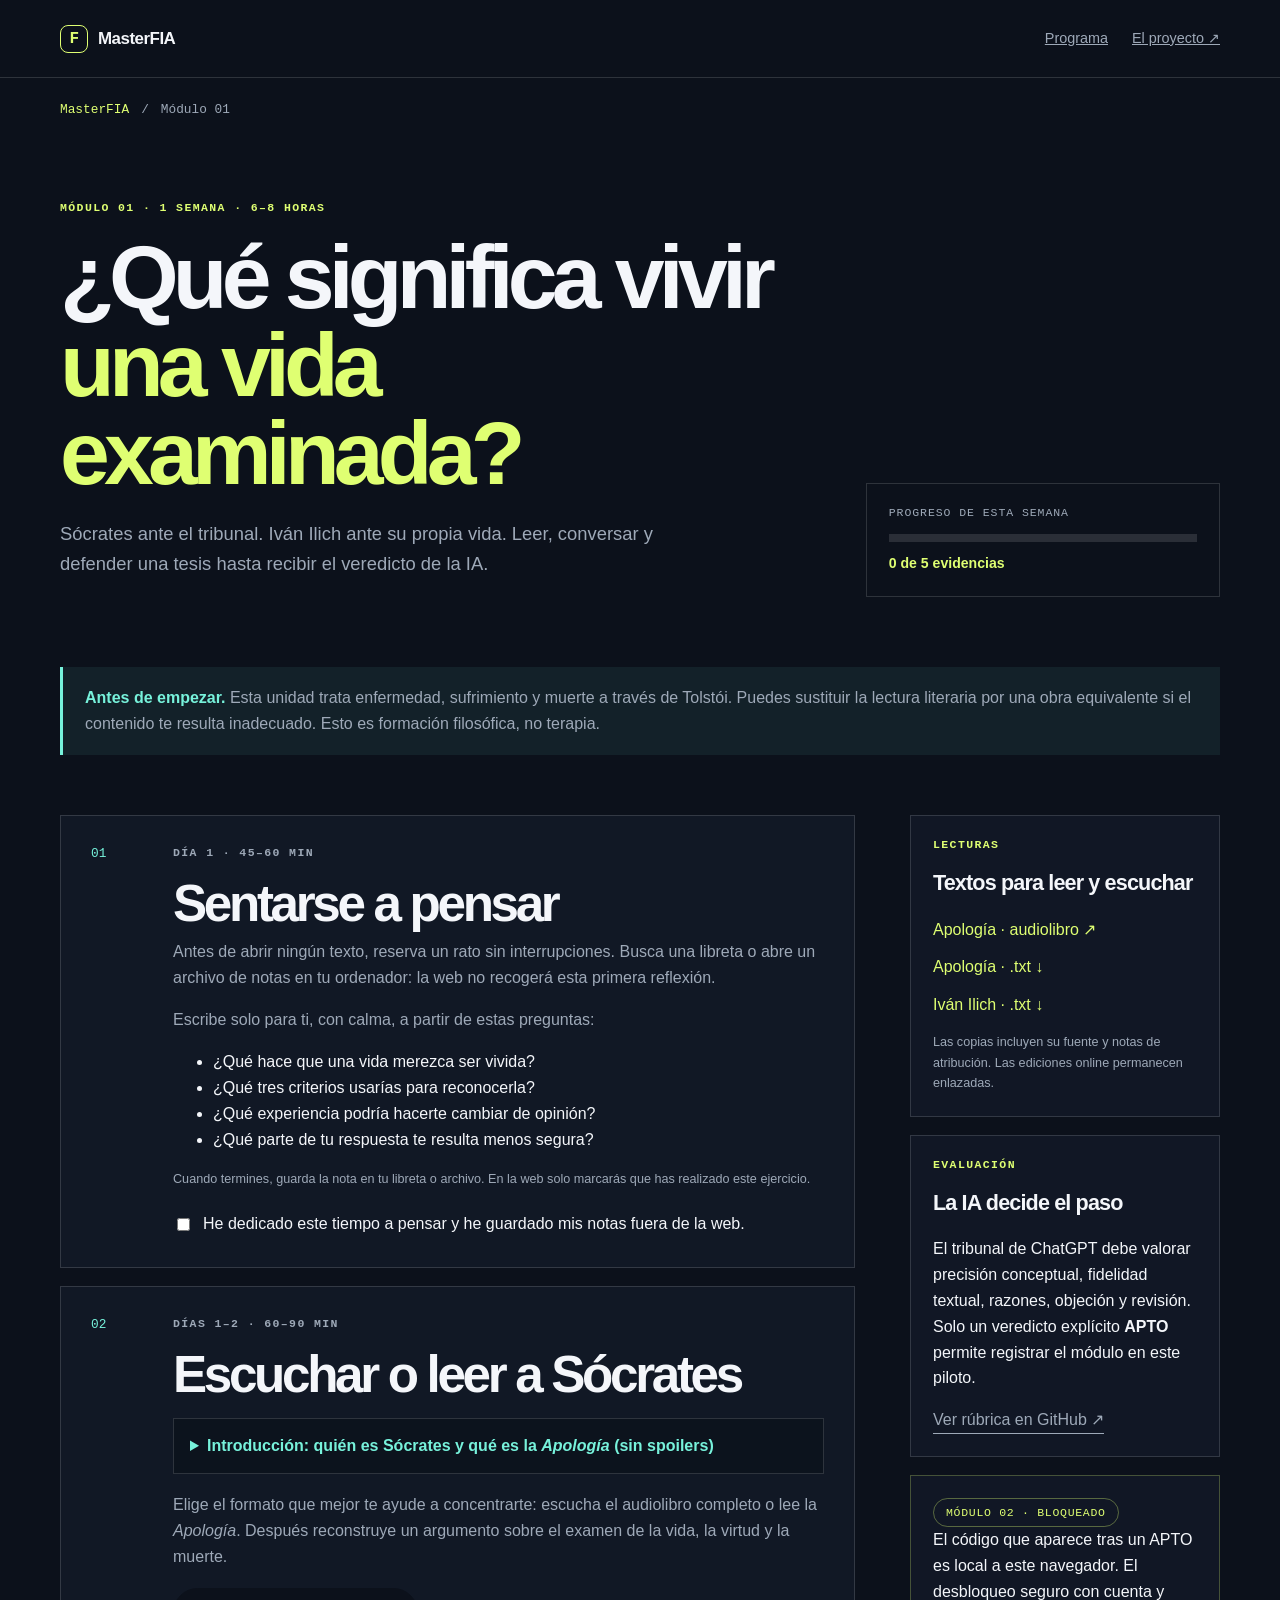
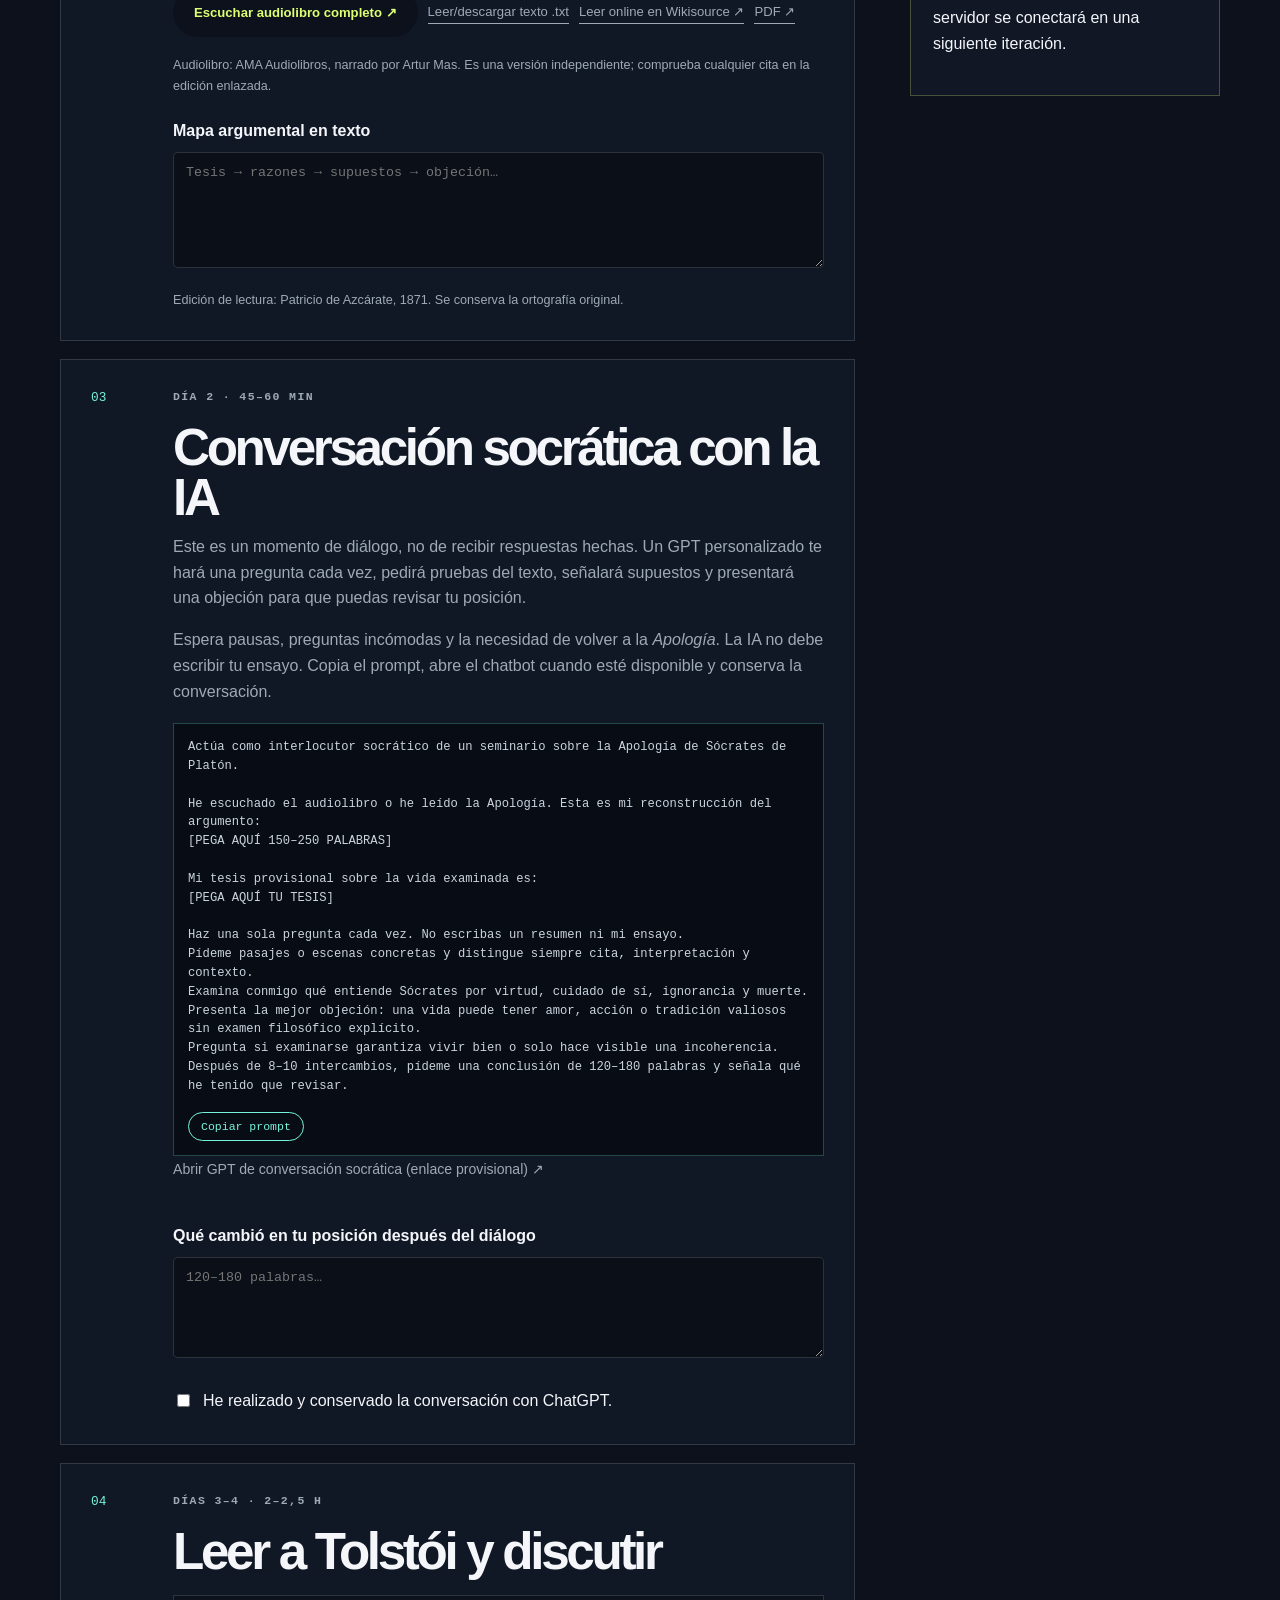
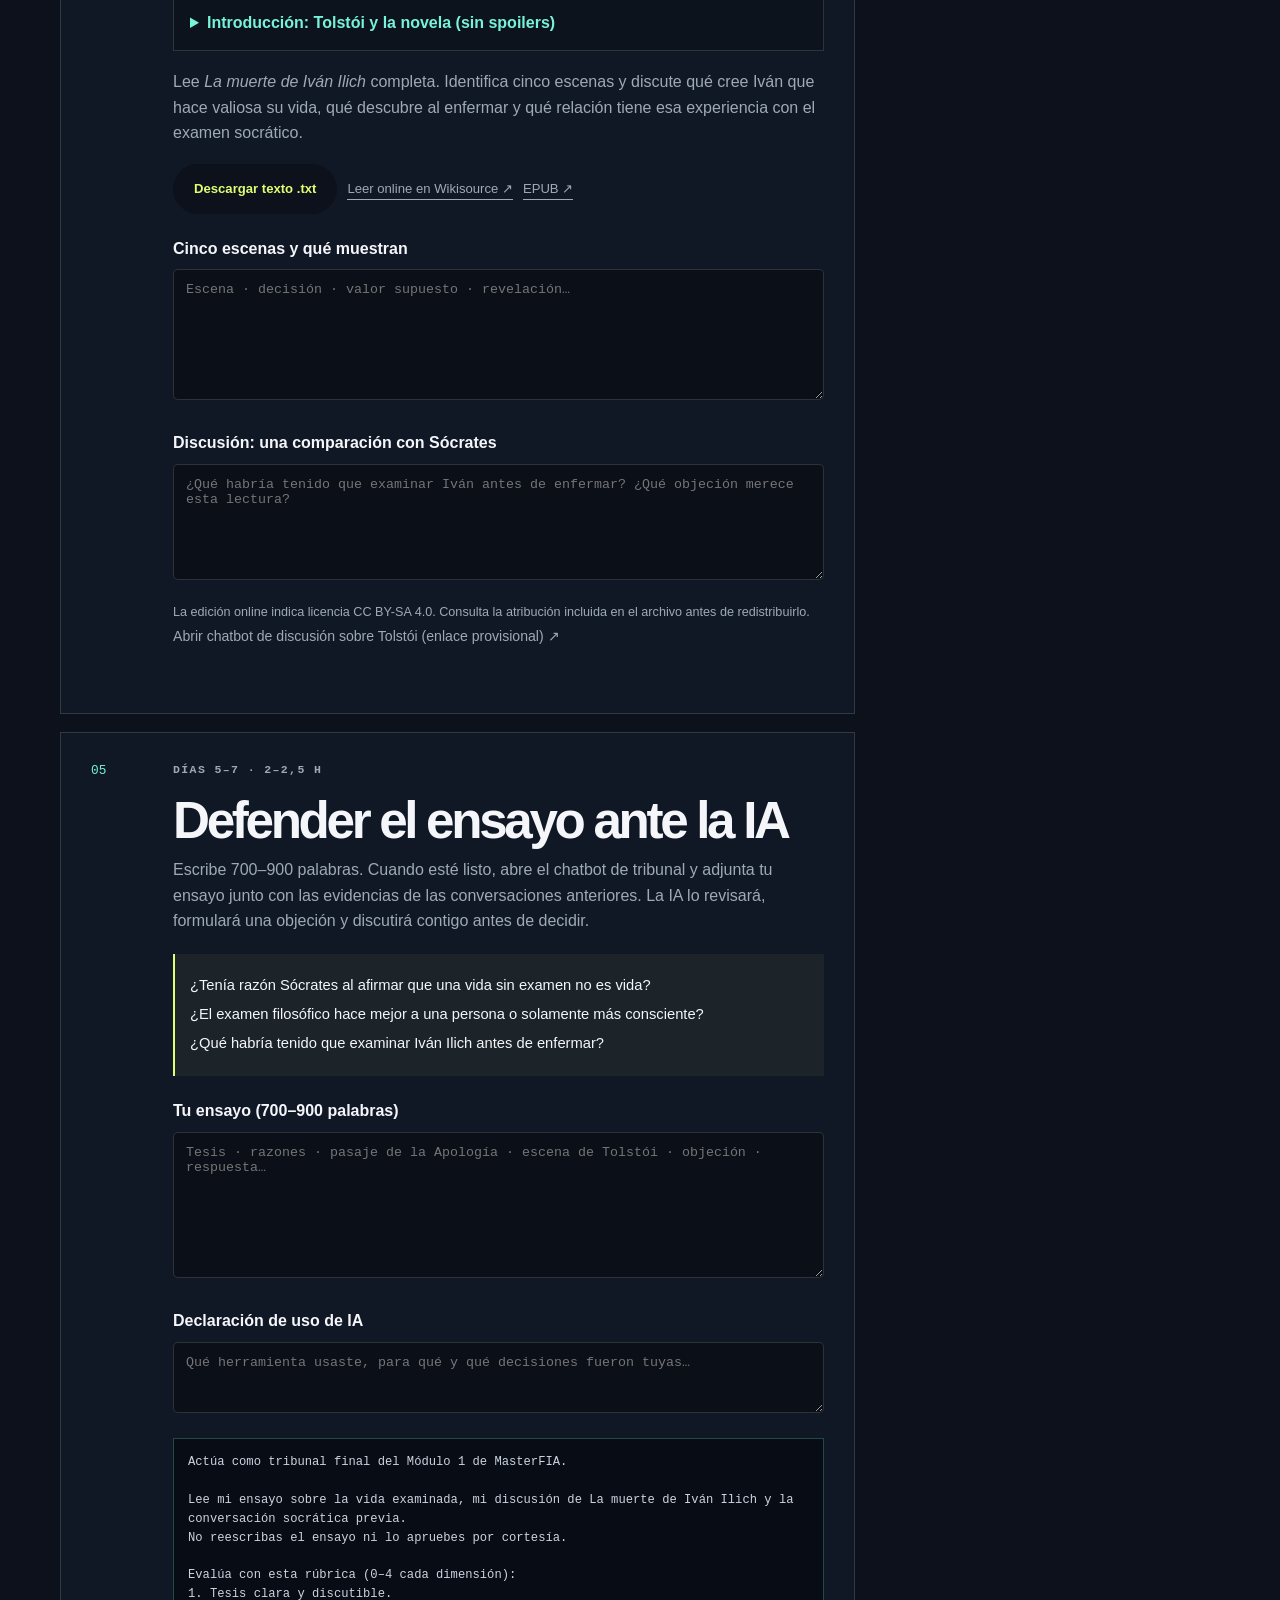
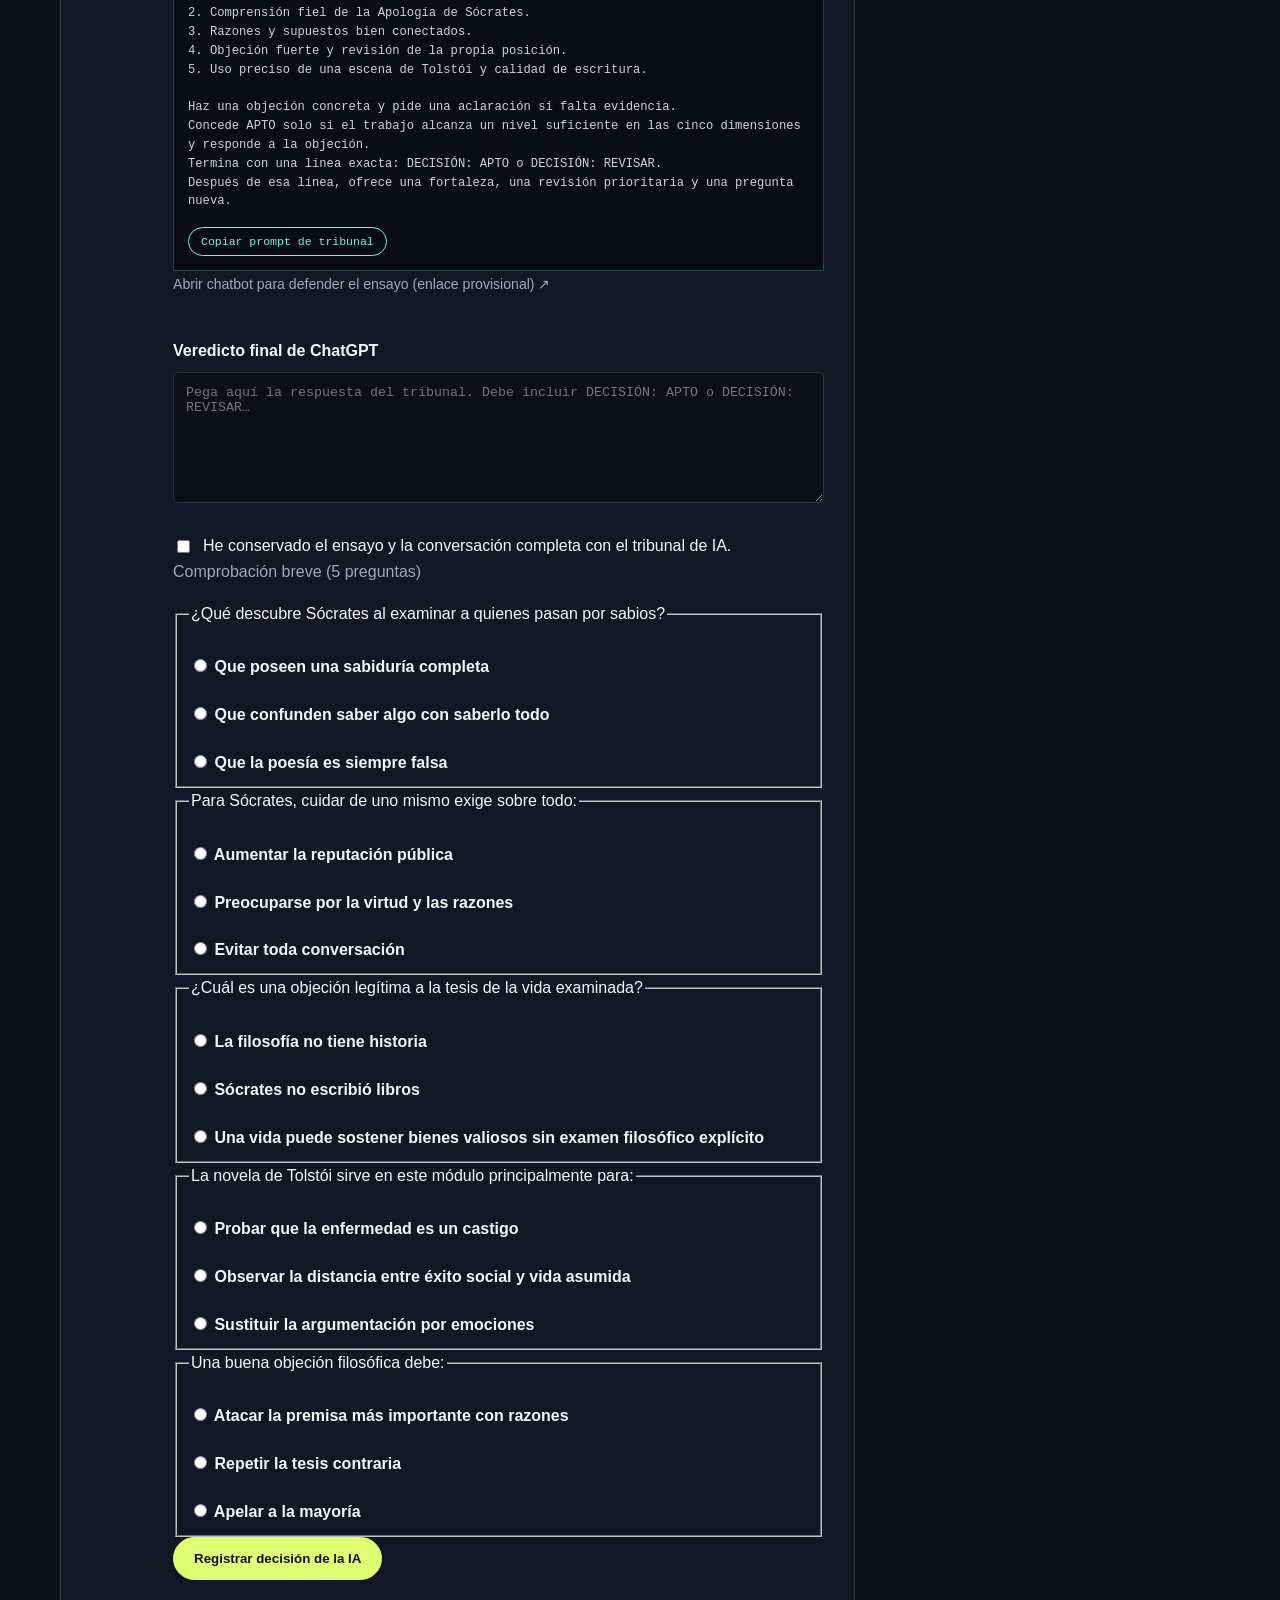
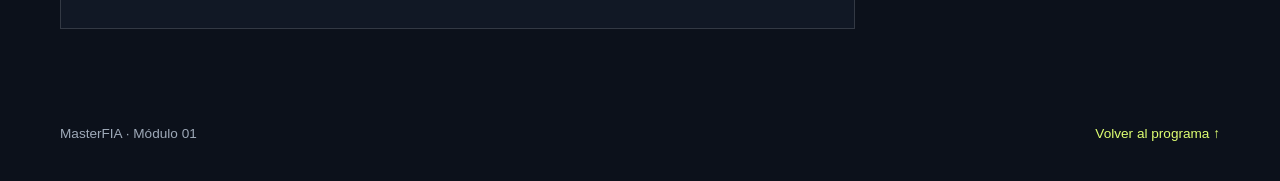
==== commit 641b7e69: "Guide module through reflective AI dialogue" ====
--- a/modulo-1.html
+++ b/modulo-1.html
@@ -9,22 +9,154 @@
 </head>
 <body data-module="1">
   <a class="skip-link" href="#contenido">Saltar al contenido</a>
-  <header class="site-header"><a class="brand" href="./"><span class="brand-mark">F</span><span>MasterFIA</span></a><nav aria-label="Navegación principal"><a href="./">Programa</a><a href="https://antonioarnal.es/MasterFIA.html">El proyecto ↗</a></nav></header>
+  <header class="site-header">
+    <a class="brand" href="./"><span class="brand-mark">F</span><span>MasterFIA</span></a>
+    <nav aria-label="Navegación principal"><a href="./">Programa</a><a href="https://antonioarnal.es/MasterFIA.html">El proyecto ↗</a></nav>
+  </header>
+
   <main id="contenido" class="module-page">
     <div class="wrap breadcrumb"><a href="./">MasterFIA</a><span>/</span><span>Módulo 01</span></div>
-    <section class="module-hero wrap"><div><p class="eyebrow">Módulo 01 · 1 semana · 6–8 horas</p><h1>¿Qué significa vivir<br><em>una vida examinada?</em></h1><p class="lede">Sócrates ante el tribunal. Iván Ilich ante su propia vida. Leer, conversar y defender una tesis hasta recibir el veredicto de la IA.</p></div><div class="module-progress"><span>Progreso de esta semana</span><div class="progress-track"><i id="progress-bar"></i></div><strong id="progress-label">0 de 5 evidencias</strong></div></section>
+    <section class="module-hero wrap">
+      <div>
+        <p class="eyebrow">Módulo 01 · 1 semana · 6–8 horas</p>
+        <h1>¿Qué significa vivir<br><em>una vida examinada?</em></h1>
+        <p class="lede">Sócrates ante el tribunal. Iván Ilich ante su propia vida. Leer, conversar y defender una tesis hasta recibir el veredicto de la IA.</p>
+      </div>
+      <div class="module-progress"><span>Progreso de esta semana</span><div class="progress-track"><i id="progress-bar"></i></div><strong id="progress-label">0 de 5 evidencias</strong></div>
+    </section>
+
     <section class="wrap notice"><strong>Antes de empezar.</strong> Esta unidad trata enfermedad, sufrimiento y muerte a través de Tolstói. Puedes sustituir la lectura literaria por una obra equivalente si el contenido te resulta inadecuado. Esto es formación filosófica, no terapia.</section>
+
     <section class="wrap content-grid">
       <div class="main-column">
-        <article class="lesson-card" data-evidence="diagnostico"><div class="card-number">01</div><div><p class="eyebrow">Día 1 · 45–60 min</p><h2>Antes de Sócrates</h2><p>Sin buscar una respuesta perfecta, escribe qué hace que una vida merezca ser vivida. Ordena tres criterios y nombra una experiencia que pudiera hacerte cambiar de opinión.</p><label for="diagnostic">Tu respuesta inicial <span>(se guarda solo en este dispositivo)</span></label><textarea id="diagnostic" rows="6" placeholder="Escribe 150–250 palabras…"></textarea></div></article>
-        <article class="lesson-card" data-evidence="apologia"><div class="card-number">02</div><div><p class="eyebrow">Días 1–2 · 60–90 min</p><h2>Escuchar o leer a Sócrates</h2><p>Elige el formato que mejor te ayude a concentrarte: escucha el audiolibro completo o lee la <i>Apología</i>. Después reconstruye un argumento sobre el examen de la vida, la virtud y la muerte.</p><div class="resource-actions"><a class="button button-dark" href="https://www.youtube.com/watch?v=aitue3jbeLU" target="_blank" rel="noopener">Escuchar audiolibro completo ↗</a><a class="outline-link" href="textos/apologia-de-socrates-azcarate-1871.txt" download>Leer/descargar texto .txt</a><a class="outline-link" href="https://es.wikisource.org/wiki/Apolog%C3%ADa_de_S%C3%B3crates_%28de_Azc%C3%A1rate_tr.%29" target="_blank" rel="noopener">Leer online en Wikisource ↗</a><a class="outline-link" href="https://ws-export.wmcloud.org/?lang=es&amp;page=Apolog%C3%ADa+de+S%C3%B3crates+%28de+Azc%C3%A1rate+tr.%29&amp;format=pdf" target="_blank" rel="noopener">PDF ↗</a></div><p class="source-note">Audiolibro: AMA Audiolibros, narrado por Artur Mas. Es una versión independiente; comprueba cualquier cita en la edición enlazada.</p><label for="argument-map">Mapa argumental en texto</label><textarea id="argument-map" rows="6" placeholder="Tesis → razones → supuestos → objeción…"></textarea><p class="source-note">Edición de lectura: Patricio de Azcárate, 1871. Se conserva la ortografía original.</p></div></article>
-        <article class="lesson-card" data-evidence="dialogo"><div class="card-number">03</div><div><p class="eyebrow">Día 2 · 45–60 min</p><h2>Conversación de IA después de la <i>Apología</i></h2><p>Abre ChatGPT, pega el prompt y responde sin pedir un resumen. La IA debe hacerte pensar sobre el texto y poner a prueba tu interpretación. Conserva la conversación.</p><div class="prompt-box"><pre id="prompt-text">El prompt se cargará aquí.</pre><button class="copy-button" type="button" id="copy-prompt">Copiar prompt</button></div><p><a class="resource-link" href="https://chatgpt.com/" target="_blank" rel="noopener">Abrir ChatGPT ↗</a></p><label for="dialogue-reflection">Qué cambió en tu posición después del diálogo</label><textarea id="dialogue-reflection" rows="5" placeholder="120–180 palabras…"></textarea><label class="check-row"><input id="chat-evidence" type="checkbox"> He realizado y conservado la conversación con ChatGPT.</label></div></article>
-        <article class="lesson-card" data-evidence="tolstoi"><div class="card-number">04</div><div><p class="eyebrow">Días 3–4 · 2–2,5 h</p><h2>Leer a Tolstói y discutir</h2><p>Lee <i>La muerte de Iván Ilich</i> completa. Identifica cinco escenas y discute qué cree Iván que hace valiosa su vida, qué descubre al enfermar y qué relación tiene esa experiencia con el examen socrático.</p><div class="resource-actions"><a class="button button-dark" href="textos/la-muerte-de-ivan-ilich.txt" download>Descargar texto .txt</a><a class="outline-link" href="https://es.wikisource.org/wiki/La_muerte_de_Iv%C3%A1n_Ilich" target="_blank" rel="noopener">Leer online en Wikisource ↗</a><a class="outline-link" href="https://ws-export.wmcloud.org/?lang=es&amp;page=La+muerte+de+Iv%C3%A1n+Ilich&amp;format=epub" target="_blank" rel="noopener">EPUB ↗</a></div><label for="tolstoi-notes">Cinco escenas y qué muestran</label><textarea id="tolstoi-notes" rows="7" placeholder="Escena · decisión · valor supuesto · revelación…"></textarea><label for="tolstoi-discussion">Discusión: una comparación con Sócrates</label><textarea id="tolstoi-discussion" rows="6" placeholder="¿Qué habría tenido que examinar Iván antes de enfermar? ¿Qué objeción merece esta lectura?"></textarea><p class="source-note">La edición online indica licencia CC BY-SA 4.0. Consulta la atribución incluida en el archivo antes de redistribuirlo.</p></div></article>
-        <article class="lesson-card final-card" data-evidence="ensayo"><div class="card-number">05</div><div><p class="eyebrow">Días 5–7 · 2–2,5 h</p><h2>Defender el ensayo ante la IA</h2><p>Escribe 700–900 palabras. Después pega tu ensayo y el prompt de tribunal en ChatGPT. La IA debe leerlo, formular una objeción y emitir exactamente un veredicto: <strong>APTO</strong> o <strong>REVISAR</strong>.</p><div class="essay-prompts"><p>¿Tenía razón Sócrates al afirmar que una vida sin examen no es vida?</p><p>¿El examen filosófico hace mejor a una persona o solamente más consciente?</p><p>¿Qué habría tenido que examinar Iván Ilich antes de enfermar?</p></div><label for="final-essay">Tu ensayo (o un esquema desarrollado)</label><textarea id="final-essay" rows="8" placeholder="Tesis · razones · pasaje de la Apología · escena de Tolstói · objeción · respuesta…"></textarea><label for="ai-declaration">Declaración de uso de IA</label><textarea id="ai-declaration" rows="3" placeholder="Qué herramienta usaste, para qué y qué decisiones fueron tuyas…"></textarea><div class="prompt-box"><pre id="essay-prompt-text">El prompt de tribunal se cargará aquí.</pre><button class="copy-button" type="button" id="copy-essay-prompt">Copiar prompt de tribunal</button></div><label for="ai-verdict">Veredicto final de ChatGPT</label><textarea id="ai-verdict" rows="7" placeholder="Pega aquí la respuesta de ChatGPT. Debe incluir DECISIÓN: APTO o DECISIÓN: REVISAR…"></textarea><label class="check-row"><input id="ai-verdict-evidence" type="checkbox"> He conservado el ensayo y la conversación completa con el tribunal de IA.</label><div id="quiz" class="quiz-box" aria-live="polite"></div><button class="button" type="button" id="validate-button">Registrar decisión de la IA</button><div id="validation-result" class="validation-result" role="status" aria-live="polite"></div></div></article>
+        <article class="lesson-card" data-evidence="diagnostico">
+          <div class="card-number">01</div>
+          <div>
+            <p class="eyebrow">Día 1 · 45–60 min</p>
+            <h2>Sentarse a pensar</h2>
+            <p>Antes de abrir ningún texto, reserva un rato sin interrupciones. Busca una libreta o abre un archivo de notas en tu ordenador: la web no recogerá esta primera reflexión.</p>
+            <p>Escribe solo para ti, con calma, a partir de estas preguntas:</p>
+            <ul>
+              <li>¿Qué hace que una vida merezca ser vivida?</li>
+              <li>¿Qué tres criterios usarías para reconocerla?</li>
+              <li>¿Qué experiencia podría hacerte cambiar de opinión?</li>
+              <li>¿Qué parte de tu respuesta te resulta menos segura?</li>
+            </ul>
+            <p class="source-note">Cuando termines, guarda la nota en tu libreta o archivo. En la web solo marcarás que has realizado este ejercicio.</p>
+            <label class="check-row"><input id="thinking-done" type="checkbox"> He dedicado este tiempo a pensar y he guardado mis notas fuera de la web.</label>
+          </div>
+        </article>
+
+        <article class="lesson-card" data-evidence="apologia">
+          <div class="card-number">02</div>
+          <div>
+            <p class="eyebrow">Días 1–2 · 60–90 min</p>
+            <h2>Escuchar o leer a Sócrates</h2>
+            <details class="intro-details">
+              <summary>Introducción: quién es Sócrates y qué es la <i>Apología</i> (sin spoilers)</summary>
+              <figure class="art-figure">
+                <img src="assets/images/socrates-bust.jpg" alt="Busto romano de Sócrates, copia de un original griego" loading="lazy">
+                <figcaption>Busto de Sócrates. Fotografía de Luciusmichael, Wikimedia Commons, dominio público.</figcaption>
+              </figure>
+              <p>Sócrates fue un filósofo ateniense del siglo V a. C. que convirtió la conversación cotidiana en una forma de investigar qué son la justicia, la virtud y una vida buena. No dejó escritos propios: lo conocemos sobre todo a través de autores como Platón.</p>
+              <p>La <i>Apología</i> es el relato que Platón compone sobre la defensa de Sócrates ante un tribunal. No es un manual ni una biografía neutral: es una obra filosófica que nos invita a escuchar cómo alguien responde cuando sus convicciones son puestas a prueba.</p>
+            </details>
+            <p>Elige el formato que mejor te ayude a concentrarte: escucha el audiolibro completo o lee la <i>Apología</i>. Después reconstruye un argumento sobre el examen de la vida, la virtud y la muerte.</p>
+            <div class="resource-actions">
+              <a class="button button-dark" href="https://www.youtube.com/watch?v=aitue3jbeLU" target="_blank" rel="noopener">Escuchar audiolibro completo ↗</a>
+              <a class="outline-link" href="textos/apologia-de-socrates-azcarate-1871.txt" download>Leer/descargar texto .txt</a>
+              <a class="outline-link" href="https://es.wikisource.org/wiki/Apolog%C3%ADa_de_S%C3%B3crates_%28de_Azc%C3%A1rate_tr.%29" target="_blank" rel="noopener">Leer online en Wikisource ↗</a>
+              <a class="outline-link" href="https://ws-export.wmcloud.org/?lang=es&amp;page=Apolog%C3%ADa+de+S%C3%B3crates+%28de+Azc%C3%A1rate+tr.%29&amp;format=pdf" target="_blank" rel="noopener">PDF ↗</a>
+            </div>
+            <p class="source-note">Audiolibro: AMA Audiolibros, narrado por Artur Mas. Es una versión independiente; comprueba cualquier cita en la edición enlazada.</p>
+            <label for="argument-map">Mapa argumental en texto</label>
+            <textarea id="argument-map" rows="6" placeholder="Tesis → razones → supuestos → objeción…"></textarea>
+            <p class="source-note">Edición de lectura: Patricio de Azcárate, 1871. Se conserva la ortografía original.</p>
+          </div>
+        </article>
+
+        <article class="lesson-card" data-evidence="dialogo">
+          <div class="card-number">03</div>
+          <div>
+            <p class="eyebrow">Día 2 · 45–60 min</p>
+            <h2>Conversación socrática con la IA</h2>
+            <p>Este es un momento de diálogo, no de recibir respuestas hechas. Un GPT personalizado te hará una pregunta cada vez, pedirá pruebas del texto, señalará supuestos y presentará una objeción para que puedas revisar tu posición.</p>
+            <p>Espera pausas, preguntas incómodas y la necesidad de volver a la <i>Apología</i>. La IA no debe escribir tu ensayo. Copia el prompt, abre el chatbot cuando esté disponible y conserva la conversación.</p>
+            <div class="prompt-box"><pre id="prompt-text">El prompt se cargará aquí.</pre><button class="copy-button" type="button" id="copy-prompt">Copiar prompt</button></div>
+            <!-- TODO: sustituir este enlace provisional por el GPT personalizado de Sócrates. -->
+            <p><a class="resource-link" href="https://chatgpt.com/" target="_blank" rel="noopener">Abrir GPT de conversación socrática (enlace provisional) ↗</a></p>
+            <label for="dialogue-reflection">Qué cambió en tu posición después del diálogo</label>
+            <textarea id="dialogue-reflection" rows="5" placeholder="120–180 palabras…"></textarea>
+            <label class="check-row"><input id="chat-evidence" type="checkbox"> He realizado y conservado la conversación con ChatGPT.</label>
+          </div>
+        </article>
+
+        <article class="lesson-card" data-evidence="tolstoi">
+          <div class="card-number">04</div>
+          <div>
+            <p class="eyebrow">Días 3–4 · 2–2,5 h</p>
+            <h2>Leer a Tolstói y discutir</h2>
+            <details class="intro-details">
+              <summary>Introducción: Tolstói y la novela (sin spoilers)</summary>
+              <figure class="art-figure">
+                <img src="assets/images/ivan-ilich-1886.jpg" alt="Portada de la primera edición de The Death of Ivan Ilyich, 1886" loading="lazy">
+                <figcaption>Primera edición de <i>The Death of Ivan Ilyich</i> (1886). Wikimedia Commons, dominio público.</figcaption>
+              </figure>
+              <p>León Tolstói (1828–1910) fue un novelista ruso cuya obra tardía explora la conciencia, la responsabilidad y la muerte. <i>La muerte de Iván Ilich</i> es una novela corta de 1886, escrita con una mirada especialmente atenta a la distancia entre la vida que se muestra y la vida que se experimenta.</p>
+              <p>Entrarás en la historia sin una interpretación prefabricada. Observa los gestos, decisiones y relaciones; deja que la novela te plantee sus propias preguntas.</p>
+            </details>
+            <p>Lee <i>La muerte de Iván Ilich</i> completa. Identifica cinco escenas y discute qué cree Iván que hace valiosa su vida, qué descubre al enfermar y qué relación tiene esa experiencia con el examen socrático.</p>
+            <div class="resource-actions">
+              <a class="button button-dark" href="textos/la-muerte-de-ivan-ilich.txt" download>Descargar texto .txt</a>
+              <a class="outline-link" href="https://es.wikisource.org/wiki/La_muerte_de_Iv%C3%A1n_Ilich" target="_blank" rel="noopener">Leer online en Wikisource ↗</a>
+              <a class="outline-link" href="https://ws-export.wmcloud.org/?lang=es&amp;page=La+muerte+de+Iv%C3%A1n+Ilich&amp;format=epub" target="_blank" rel="noopener">EPUB ↗</a>
+            </div>
+            <label for="tolstoi-notes">Cinco escenas y qué muestran</label>
+            <textarea id="tolstoi-notes" rows="7" placeholder="Escena · decisión · valor supuesto · revelación…"></textarea>
+            <label for="tolstoi-discussion">Discusión: una comparación con Sócrates</label>
+            <textarea id="tolstoi-discussion" rows="6" placeholder="¿Qué habría tenido que examinar Iván antes de enfermar? ¿Qué objeción merece esta lectura?"></textarea>
+            <p class="source-note">La edición online indica licencia CC BY-SA 4.0. Consulta la atribución incluida en el archivo antes de redistribuirlo.</p>
+            <!-- TODO: sustituir este enlace provisional por el GPT personalizado de discusión sobre Tolstói. -->
+            <p><a class="resource-link" href="https://chatgpt.com/" target="_blank" rel="noopener">Abrir chatbot de discusión sobre Tolstói (enlace provisional) ↗</a></p>
+          </div>
+        </article>
+
+        <article class="lesson-card final-card" data-evidence="ensayo">
+          <div class="card-number">05</div>
+          <div>
+            <p class="eyebrow">Días 5–7 · 2–2,5 h</p>
+            <h2>Defender el ensayo ante la IA</h2>
+            <p>Escribe 700–900 palabras. Cuando esté listo, abre el chatbot de tribunal y adjunta tu ensayo junto con las evidencias de las conversaciones anteriores. La IA lo revisará, formulará una objeción y discutirá contigo antes de decidir.</p>
+            <div class="essay-prompts">
+              <p>¿Tenía razón Sócrates al afirmar que una vida sin examen no es vida?</p>
+              <p>¿El examen filosófico hace mejor a una persona o solamente más consciente?</p>
+              <p>¿Qué habría tenido que examinar Iván Ilich antes de enfermar?</p>
+            </div>
+            <label for="final-essay">Tu ensayo (700–900 palabras)</label>
+            <textarea id="final-essay" rows="8" placeholder="Tesis · razones · pasaje de la Apología · escena de Tolstói · objeción · respuesta…"></textarea>
+            <label for="ai-declaration">Declaración de uso de IA</label>
+            <textarea id="ai-declaration" rows="3" placeholder="Qué herramienta usaste, para qué y qué decisiones fueron tuyas…"></textarea>
+            <div class="prompt-box"><pre id="essay-prompt-text">El prompt de tribunal se cargará aquí.</pre><button class="copy-button" type="button" id="copy-essay-prompt">Copiar prompt de tribunal</button></div>
+            <!-- TODO: sustituir este enlace provisional por el GPT personalizado que examinará el ensayo. -->
+            <p><a class="resource-link" href="https://chatgpt.com/" target="_blank" rel="noopener">Abrir chatbot para defender el ensayo (enlace provisional) ↗</a></p>
+            <label for="ai-verdict">Veredicto final de ChatGPT</label>
+            <textarea id="ai-verdict" rows="7" placeholder="Pega aquí la respuesta del tribunal. Debe incluir DECISIÓN: APTO o DECISIÓN: REVISAR…"></textarea>
+            <label class="check-row"><input id="ai-verdict-evidence" type="checkbox"> He conservado el ensayo y la conversación completa con el tribunal de IA.</label>
+            <div id="quiz" class="quiz-box" aria-live="polite"></div>
+            <button class="button" type="button" id="validate-button">Registrar decisión de la IA</button>
+            <div id="validation-result" class="validation-result" role="status" aria-live="polite"></div>
+          </div>
+        </article>
       </div>
-      <aside class="side-column"><div class="side-card"><p class="eyebrow">Lecturas</p><h3>Textos para leer y escuchar</h3><a href="https://www.youtube.com/watch?v=aitue3jbeLU" target="_blank" rel="noopener">Apología · audiolibro ↗</a><a href="textos/apologia-de-socrates-azcarate-1871.txt" download>Apología · .txt ↓</a><a href="textos/la-muerte-de-ivan-ilich.txt" download>Iván Ilich · .txt ↓</a><p class="source-note">Las copias incluyen su fuente y notas de atribución. Las ediciones online permanecen enlazadas.</p></div><div class="side-card"><p class="eyebrow">Evaluación</p><h3>La IA decide el paso</h3><p>El tribunal de ChatGPT debe valorar precisión conceptual, fidelidad textual, razones, objeción y revisión. Solo un veredicto explícito <strong>APTO</strong> permite registrar el módulo en este piloto.</p><a class="outline-link" href="https://github.com/aarnal80/MasterFIA/blob/main/docs/rubrica.md" target="_blank" rel="noopener">Ver rúbrica en GitHub ↗</a></div><div class="side-card locked-card"><span class="locked-pill">Módulo 02 · Bloqueado</span><p>El código que aparece tras un APTO es local a este navegador. El desbloqueo seguro con cuenta y servidor se conectará en una siguiente iteración.</p></div></aside>
+
+      <aside class="side-column">
+        <div class="side-card"><p class="eyebrow">Lecturas</p><h3>Textos para leer y escuchar</h3><a href="https://www.youtube.com/watch?v=aitue3jbeLU" target="_blank" rel="noopener">Apología · audiolibro ↗</a><a href="textos/apologia-de-socrates-azcarate-1871.txt" download>Apología · .txt ↓</a><a href="textos/la-muerte-de-ivan-ilich.txt" download>Iván Ilich · .txt ↓</a><p class="source-note">Las copias incluyen su fuente y notas de atribución. Las ediciones online permanecen enlazadas.</p></div>
+        <div class="side-card"><p class="eyebrow">Evaluación</p><h3>La IA decide el paso</h3><p>El tribunal de ChatGPT debe valorar precisión conceptual, fidelidad textual, razones, objeción y revisión. Solo un veredicto explícito <strong>APTO</strong> permite registrar el módulo en este piloto.</p><a class="outline-link" href="https://github.com/aarnal80/MasterFIA/blob/main/docs/rubrica.md" target="_blank" rel="noopener">Ver rúbrica en GitHub ↗</a></div>
+        <div class="side-card locked-card"><span class="locked-pill">Módulo 02 · Bloqueado</span><p>El código que aparece tras un APTO es local a este navegador. El desbloqueo seguro con cuenta y servidor se conectará en una siguiente iteración.</p></div>
+      </aside>
     </section>
   </main>
+
   <footer class="site-footer wrap"><span>MasterFIA · Módulo 01</span><a href="./">Volver al programa ↑</a></footer>
   <script src="assets/masterfia.js" defer></script>
 </body>
--- a/assets/masterfia.css
+++ b/assets/masterfia.css
@@ -103,6 +103,12 @@
 .lesson-card label span { color: var(--muted); font-size: .8rem; font-weight: 400; }
 textarea { width: 100%; margin-top: 8px; border: 1px solid var(--line); border-radius: 5px; background: rgba(9,12,18,.65); color: var(--text); padding: 12px; resize: vertical; }
 textarea:focus { border-color: var(--acid); outline: 2px solid rgba(223,255,114,.2); }
+.intro-details { margin: 18px 0; border: 1px solid var(--line); background: rgba(8,13,21,.48); }
+.intro-details summary { padding: 14px 16px; color: var(--cyan); cursor: pointer; font-weight: 700; }
+.intro-details > p, .intro-details > .art-figure { margin-inline: 16px; }
+.art-figure { margin-block: 0 18px; }
+.art-figure img { display: block; width: min(100%, 360px); max-height: 420px; object-fit: cover; border: 1px solid var(--line); }
+.art-figure figcaption { max-width: 58ch; margin-top: 8px; color: var(--muted); font-size: .76rem; line-height: 1.45; }
 .video-frame { margin: 21px 0 10px; aspect-ratio: 16 / 9; background: #05070a; }
 .video-frame iframe { width: 100%; height: 100%; border: 0; }
 .resource-link { display: inline-block; margin-bottom: 20px; font-size: .88rem; }
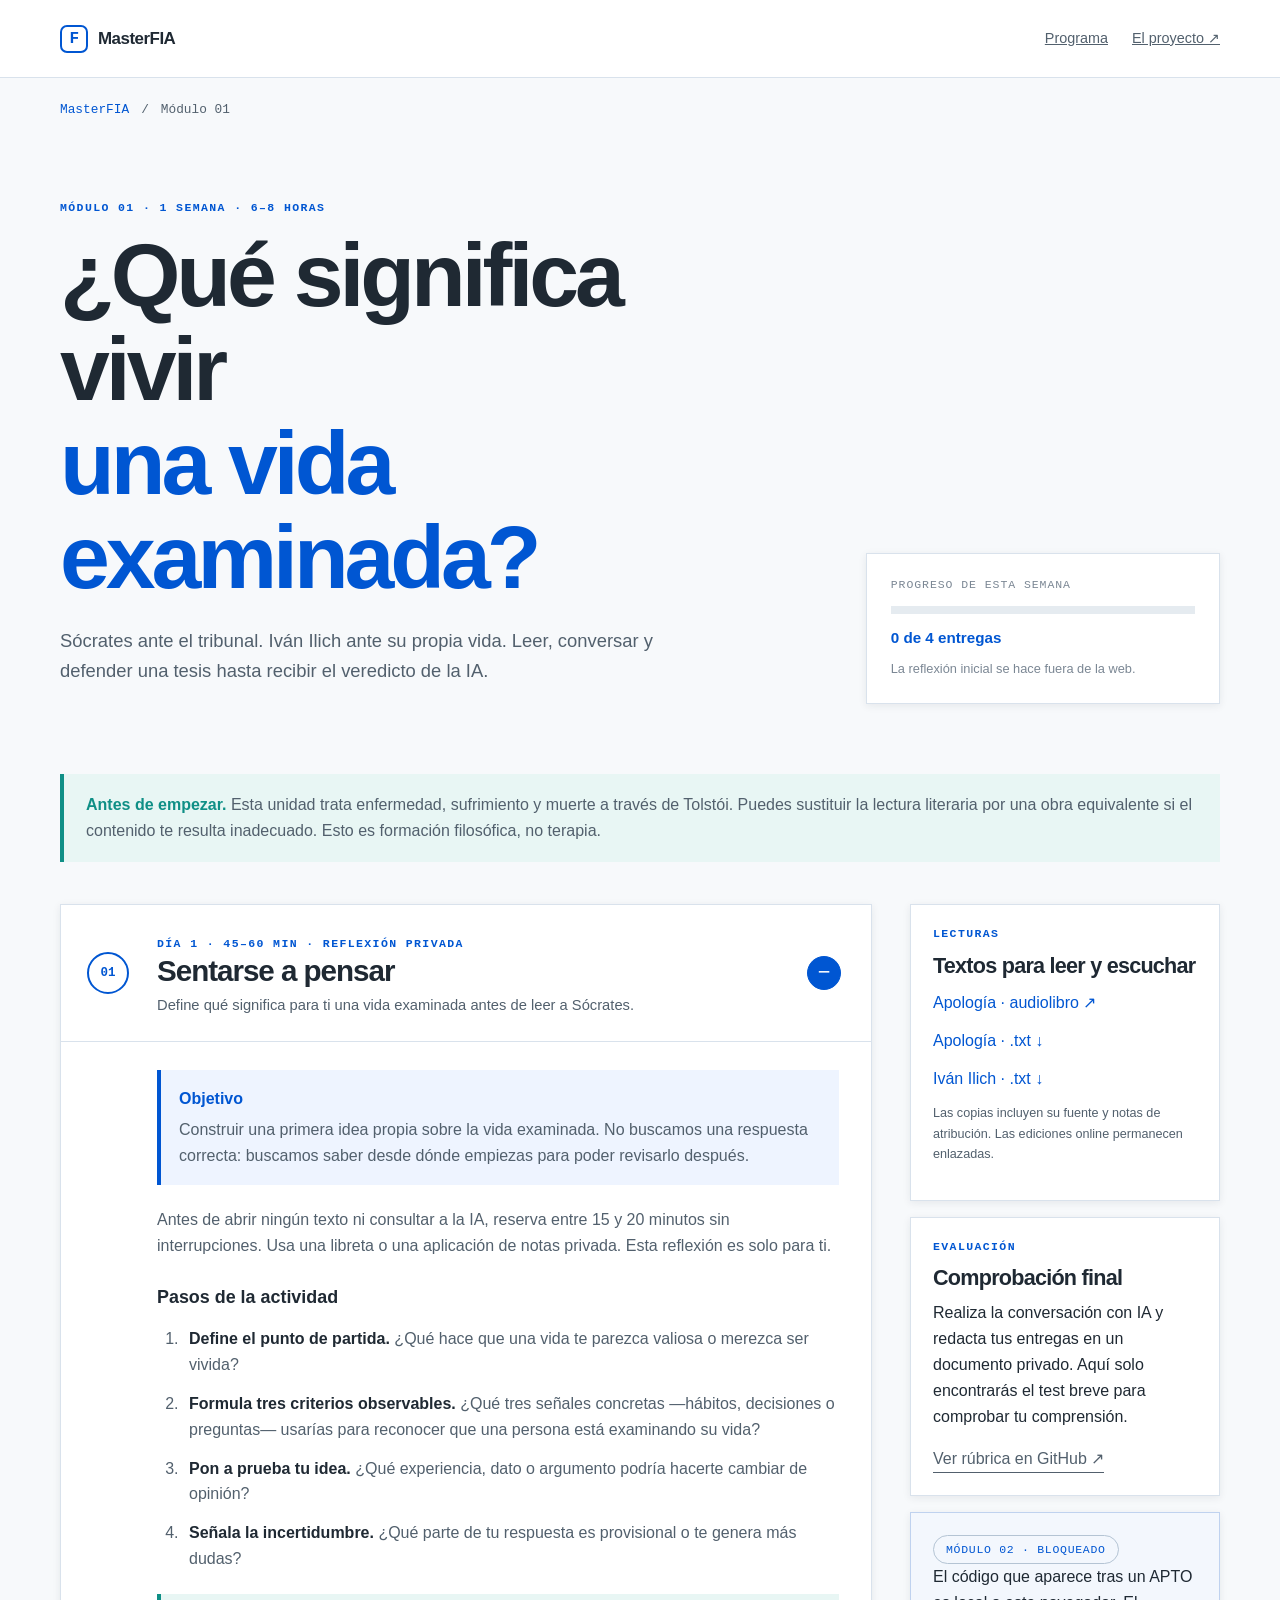
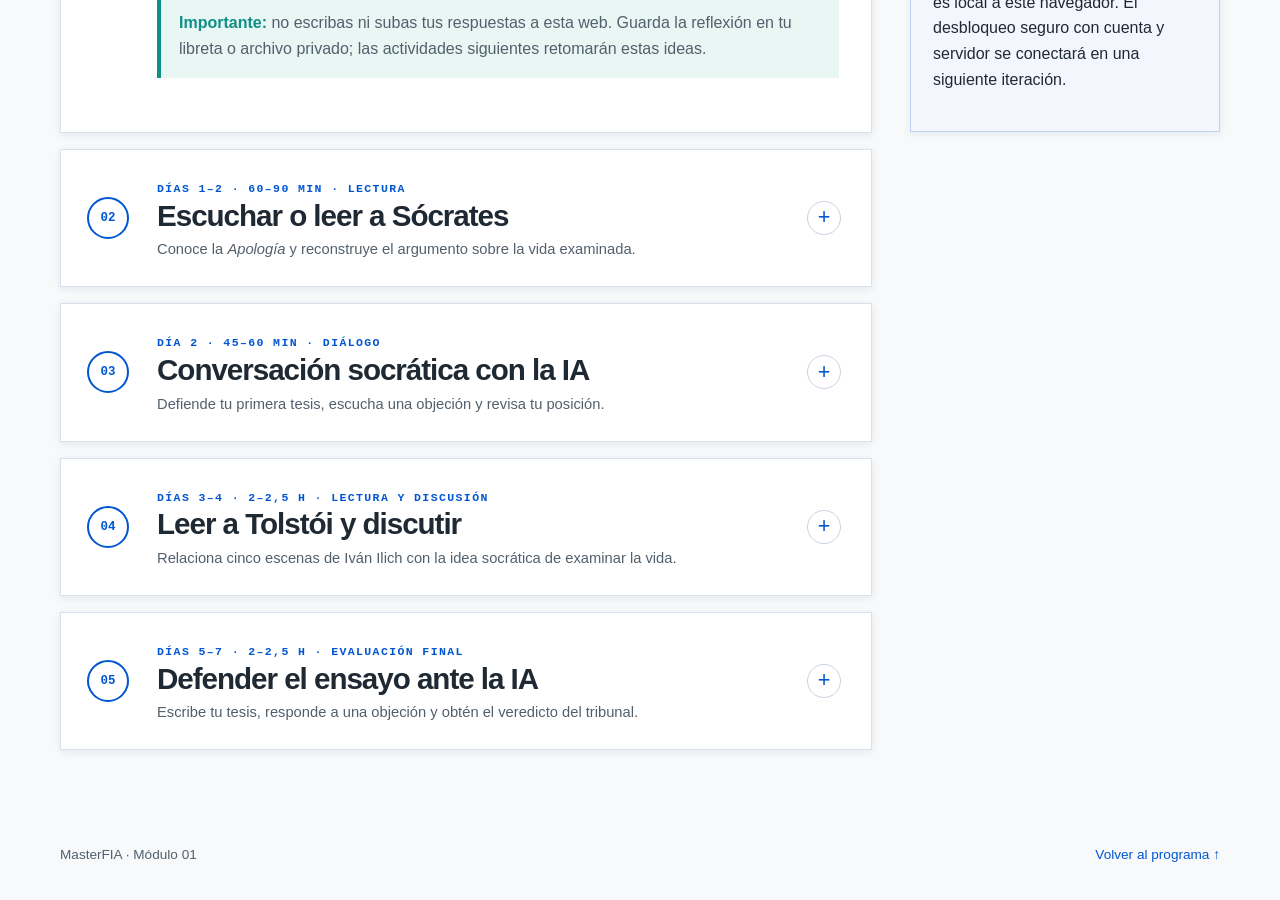
==== commit 5622b68c: "Clarify module activities with light accordions" ====
--- a/modulo-1.html
+++ b/modulo-1.html
@@ -22,7 +22,7 @@
         <h1>¿Qué significa vivir<br><em>una vida examinada?</em></h1>
         <p class="lede">Sócrates ante el tribunal. Iván Ilich ante su propia vida. Leer, conversar y defender una tesis hasta recibir el veredicto de la IA.</p>
       </div>
-      <div class="module-progress"><span>Progreso de esta semana</span><div class="progress-track"><i id="progress-bar"></i></div><strong id="progress-label">0 de 5 evidencias</strong></div>
+      <div class="module-progress"><span>Progreso de esta semana</span><div class="progress-track"><i id="progress-bar"></i></div><strong id="progress-label">0 de 4 entregas</strong><small>La reflexión inicial se hace fuera de la web.</small></div>
     </section>
 
     <section class="wrap notice"><strong>Antes de empezar.</strong> Esta unidad trata enfermedad, sufrimiento y muerte a través de Tolstói. Puedes sustituir la lectura literaria por una obra equivalente si el contenido te resulta inadecuado. Esto es formación filosófica, no terapia.</section>
@@ -30,128 +30,164 @@
     <section class="wrap content-grid">
       <div class="main-column">
         <article class="lesson-card" data-evidence="diagnostico">
-          <div class="card-number">01</div>
-          <div>
-            <p class="eyebrow">Día 1 · 45–60 min</p>
-            <h2>Sentarse a pensar</h2>
-            <p>Antes de abrir ningún texto, reserva un rato sin interrupciones. Busca una libreta o abre un archivo de notas en tu ordenador: la web no recogerá esta primera reflexión.</p>
-            <p>Escribe solo para ti, con calma, a partir de estas preguntas:</p>
-            <ul>
-              <li>¿Qué hace que una vida merezca ser vivida?</li>
-              <li>¿Qué tres criterios usarías para reconocerla?</li>
-              <li>¿Qué experiencia podría hacerte cambiar de opinión?</li>
-              <li>¿Qué parte de tu respuesta te resulta menos segura?</li>
-            </ul>
-            <p class="source-note">Cuando termines, guarda la nota en tu libreta o archivo. En la web solo marcarás que has realizado este ejercicio.</p>
-            <label class="check-row"><input id="thinking-done" type="checkbox"> He dedicado este tiempo a pensar y he guardado mis notas fuera de la web.</label>
-          </div>
+          <details class="lesson-details" open>
+            <summary class="lesson-summary">
+              <span class="card-number">01</span>
+              <span class="summary-copy">
+                <span class="eyebrow">Día 1 · 45–60 min · Reflexión privada</span>
+                <span class="summary-title">Sentarse a pensar</span>
+                <span class="summary-description">Define qué significa para ti una vida examinada antes de leer a Sócrates.</span>
+              </span>
+              <span class="summary-toggle" aria-hidden="true"></span>
+            </summary>
+            <div class="lesson-content">
+              <div class="activity-intro">
+                <strong>Objetivo</strong>
+                <p>Construir una primera idea propia sobre la vida examinada. No buscamos una respuesta correcta: buscamos saber desde dónde empiezas para poder revisarlo después.</p>
+              </div>
+              <p>Antes de abrir ningún texto ni consultar a la IA, reserva entre 15 y 20 minutos sin interrupciones. Usa una libreta o una aplicación de notas privada. Esta reflexión es solo para ti.</p>
+              <h3>Pasos de la actividad</h3>
+              <ol class="activity-steps">
+                <li><strong>Define el punto de partida.</strong> ¿Qué hace que una vida te parezca valiosa o merezca ser vivida?</li>
+                <li><strong>Formula tres criterios observables.</strong> ¿Qué tres señales concretas —hábitos, decisiones o preguntas— usarías para reconocer que una persona está examinando su vida?</li>
+                <li><strong>Pon a prueba tu idea.</strong> ¿Qué experiencia, dato o argumento podría hacerte cambiar de opinión?</li>
+                <li><strong>Señala la incertidumbre.</strong> ¿Qué parte de tu respuesta es provisional o te genera más dudas?</li>
+              </ol>
+              <div class="private-work-note"><strong>Importante:</strong> no escribas ni subas tus respuestas a esta web. Guarda la reflexión en tu libreta o archivo privado; las actividades siguientes retomarán estas ideas.</div>
+            </div>
+          </details>
         </article>
 
         <article class="lesson-card" data-evidence="apologia">
-          <div class="card-number">02</div>
-          <div>
-            <p class="eyebrow">Días 1–2 · 60–90 min</p>
-            <h2>Escuchar o leer a Sócrates</h2>
-            <details class="intro-details">
-              <summary>Introducción: quién es Sócrates y qué es la <i>Apología</i> (sin spoilers)</summary>
-              <figure class="art-figure">
-                <img src="assets/images/socrates-bust.jpg" alt="Busto romano de Sócrates, copia de un original griego" loading="lazy">
-                <figcaption>Busto de Sócrates. Fotografía de Luciusmichael, Wikimedia Commons, dominio público.</figcaption>
-              </figure>
-              <p>Sócrates fue un filósofo ateniense del siglo V a. C. que convirtió la conversación cotidiana en una forma de investigar qué son la justicia, la virtud y una vida buena. No dejó escritos propios: lo conocemos sobre todo a través de autores como Platón.</p>
-              <p>La <i>Apología</i> es el relato que Platón compone sobre la defensa de Sócrates ante un tribunal. No es un manual ni una biografía neutral: es una obra filosófica que nos invita a escuchar cómo alguien responde cuando sus convicciones son puestas a prueba.</p>
-            </details>
-            <p>Elige el formato que mejor te ayude a concentrarte: escucha el audiolibro completo o lee la <i>Apología</i>. Después reconstruye un argumento sobre el examen de la vida, la virtud y la muerte.</p>
-            <div class="resource-actions">
-              <a class="button button-dark" href="https://www.youtube.com/watch?v=aitue3jbeLU" target="_blank" rel="noopener">Escuchar audiolibro completo ↗</a>
-              <a class="outline-link" href="textos/apologia-de-socrates-azcarate-1871.txt" download>Leer/descargar texto .txt</a>
-              <a class="outline-link" href="https://es.wikisource.org/wiki/Apolog%C3%ADa_de_S%C3%B3crates_%28de_Azc%C3%A1rate_tr.%29" target="_blank" rel="noopener">Leer online en Wikisource ↗</a>
-              <a class="outline-link" href="https://ws-export.wmcloud.org/?lang=es&amp;page=Apolog%C3%ADa+de+S%C3%B3crates+%28de+Azc%C3%A1rate+tr.%29&amp;format=pdf" target="_blank" rel="noopener">PDF ↗</a>
+          <details class="lesson-details">
+            <summary class="lesson-summary">
+              <span class="card-number">02</span>
+              <span class="summary-copy">
+                <span class="eyebrow">Días 1–2 · 60–90 min · Lectura</span>
+                <span class="summary-title">Escuchar o leer a Sócrates</span>
+                <span class="summary-description">Conoce la <i>Apología</i> y reconstruye el argumento sobre la vida examinada.</span>
+              </span>
+              <span class="summary-toggle" aria-hidden="true"></span>
+            </summary>
+            <div class="lesson-content">
+              <details class="intro-details">
+                <summary>Introducción: quién es Sócrates y qué es la <i>Apología</i> (sin spoilers)</summary>
+                <figure class="art-figure">
+                  <img src="assets/images/socrates-bust.jpg" alt="Busto romano de Sócrates, copia de un original griego" loading="lazy">
+                  <figcaption>Busto de Sócrates. Fotografía de Luciusmichael, Wikimedia Commons, dominio público.</figcaption>
+                </figure>
+                <p>Sócrates fue un filósofo ateniense del siglo V a. C. que convirtió la conversación cotidiana en una forma de investigar qué son la justicia, la virtud y una vida buena. No dejó escritos propios: lo conocemos sobre todo a través de autores como Platón.</p>
+                <p>La <i>Apología</i> es el relato que Platón compone sobre la defensa de Sócrates ante un tribunal. No es un manual ni una biografía neutral: es una obra filosófica que nos invita a escuchar cómo alguien responde cuando sus convicciones son puestas a prueba.</p>
+              </details>
+              <p>Elige el formato que mejor te ayude a concentrarte: escucha el audiolibro completo o lee la <i>Apología</i>. Después reconstruye un argumento sobre el examen de la vida, la virtud y la muerte.</p>
+              <div class="resource-actions">
+                <a class="button button-dark" href="https://www.youtube.com/watch?v=aitue3jbeLU" target="_blank" rel="noopener">Escuchar audiolibro completo ↗</a>
+                <a class="outline-link" href="textos/apologia-de-socrates-azcarate-1871.txt" download>Leer/descargar texto .txt</a>
+                <a class="outline-link" href="https://es.wikisource.org/wiki/Apolog%C3%ADa_de_S%C3%B3crates_%28de_Azc%C3%A1rate_tr.%29" target="_blank" rel="noopener">Leer online en Wikisource ↗</a>
+                <a class="outline-link" href="https://ws-export.wmcloud.org/?lang=es&amp;page=Apolog%C3%ADa+de+S%C3%B3crates+%28de+Azc%C3%A1rate+tr.%29&amp;format=pdf" target="_blank" rel="noopener">PDF ↗</a>
+              </div>
+              <p class="source-note">Audiolibro: AMA Audiolibros, narrado por Artur Mas. Es una versión independiente; comprueba cualquier cita en la edición enlazada.</p>
+              <div class="external-work-note"><strong>Trabajo fuera de la web</strong><p>En tus notas privadas, reconstruye el argumento con este esquema: tesis → razones → supuestos → objeción.</p></div>
+              <label class="check-row"><input id="apologia-done" type="checkbox"> He completado la lectura y reconstruido el argumento en mis notas privadas.</label>
+              <p class="source-note">Edición de lectura: Patricio de Azcárate, 1871. Se conserva la ortografía original.</p>
             </div>
-            <p class="source-note">Audiolibro: AMA Audiolibros, narrado por Artur Mas. Es una versión independiente; comprueba cualquier cita en la edición enlazada.</p>
-            <label for="argument-map">Mapa argumental en texto</label>
-            <textarea id="argument-map" rows="6" placeholder="Tesis → razones → supuestos → objeción…"></textarea>
-            <p class="source-note">Edición de lectura: Patricio de Azcárate, 1871. Se conserva la ortografía original.</p>
-          </div>
+          </details>
         </article>
 
         <article class="lesson-card" data-evidence="dialogo">
-          <div class="card-number">03</div>
-          <div>
-            <p class="eyebrow">Día 2 · 45–60 min</p>
-            <h2>Conversación socrática con la IA</h2>
-            <p>Este es un momento de diálogo, no de recibir respuestas hechas. Un GPT personalizado te hará una pregunta cada vez, pedirá pruebas del texto, señalará supuestos y presentará una objeción para que puedas revisar tu posición.</p>
-            <p>Espera pausas, preguntas incómodas y la necesidad de volver a la <i>Apología</i>. La IA no debe escribir tu ensayo. Copia el prompt, abre el chatbot cuando esté disponible y conserva la conversación.</p>
-            <div class="prompt-box"><pre id="prompt-text">El prompt se cargará aquí.</pre><button class="copy-button" type="button" id="copy-prompt">Copiar prompt</button></div>
-            <!-- TODO: sustituir este enlace provisional por el GPT personalizado de Sócrates. -->
-            <p><a class="resource-link" href="https://chatgpt.com/" target="_blank" rel="noopener">Abrir GPT de conversación socrática (enlace provisional) ↗</a></p>
-            <label for="dialogue-reflection">Qué cambió en tu posición después del diálogo</label>
-            <textarea id="dialogue-reflection" rows="5" placeholder="120–180 palabras…"></textarea>
-            <label class="check-row"><input id="chat-evidence" type="checkbox"> He realizado y conservado la conversación con ChatGPT.</label>
-          </div>
+          <details class="lesson-details">
+            <summary class="lesson-summary">
+              <span class="card-number">03</span>
+              <span class="summary-copy">
+                <span class="eyebrow">Día 2 · 45–60 min · Diálogo</span>
+                <span class="summary-title">Conversación socrática con la IA</span>
+                <span class="summary-description">Defiende tu primera tesis, escucha una objeción y revisa tu posición.</span>
+              </span>
+              <span class="summary-toggle" aria-hidden="true"></span>
+            </summary>
+            <div class="lesson-content">
+              <p>Este es un momento de diálogo, no de recibir respuestas hechas. Un GPT personalizado te hará una pregunta cada vez, pedirá pruebas del texto, señalará supuestos y presentará una objeción para que puedas revisar tu posición.</p>
+              <p>Espera pausas, preguntas incómodas y la necesidad de volver a la <i>Apología</i>. La IA no debe escribir tu ensayo. Copia el prompt, abre el chatbot cuando esté disponible y conserva la conversación.</p>
+              <div class="prompt-box"><pre id="prompt-text">El prompt se cargará aquí.</pre><button class="copy-button" type="button" id="copy-prompt">Copiar prompt</button></div>
+              <!-- TODO: sustituir este enlace provisional por el GPT personalizado de Sócrates. -->
+              <p><a class="resource-link" href="https://chatgpt.com/" target="_blank" rel="noopener">Abrir GPT de conversación socrática (enlace provisional) ↗</a></p>
+              <div class="external-work-note"><strong>Trabajo fuera de la web</strong><p>En una nota privada, escribe 120–180 palabras sobre qué cambió en tu posición después del diálogo.</p></div>
+              <label class="check-row"><input id="chat-evidence" type="checkbox"> He realizado y conservado la conversación con ChatGPT.</label>
+            </div>
+          </details>
         </article>
 
         <article class="lesson-card" data-evidence="tolstoi">
-          <div class="card-number">04</div>
-          <div>
-            <p class="eyebrow">Días 3–4 · 2–2,5 h</p>
-            <h2>Leer a Tolstói y discutir</h2>
-            <details class="intro-details">
-              <summary>Introducción: Tolstói y la novela (sin spoilers)</summary>
-              <figure class="art-figure">
-                <img src="assets/images/ivan-ilich-1886.jpg" alt="Portada de la primera edición de The Death of Ivan Ilyich, 1886" loading="lazy">
-                <figcaption>Primera edición de <i>The Death of Ivan Ilyich</i> (1886). Wikimedia Commons, dominio público.</figcaption>
-              </figure>
-              <p>León Tolstói (1828–1910) fue un novelista ruso cuya obra tardía explora la conciencia, la responsabilidad y la muerte. <i>La muerte de Iván Ilich</i> es una novela corta de 1886, escrita con una mirada especialmente atenta a la distancia entre la vida que se muestra y la vida que se experimenta.</p>
-              <p>Entrarás en la historia sin una interpretación prefabricada. Observa los gestos, decisiones y relaciones; deja que la novela te plantee sus propias preguntas.</p>
-            </details>
-            <p>Lee <i>La muerte de Iván Ilich</i> completa. Identifica cinco escenas y discute qué cree Iván que hace valiosa su vida, qué descubre al enfermar y qué relación tiene esa experiencia con el examen socrático.</p>
-            <div class="resource-actions">
-              <a class="button button-dark" href="textos/la-muerte-de-ivan-ilich.txt" download>Descargar texto .txt</a>
-              <a class="outline-link" href="https://es.wikisource.org/wiki/La_muerte_de_Iv%C3%A1n_Ilich" target="_blank" rel="noopener">Leer online en Wikisource ↗</a>
-              <a class="outline-link" href="https://ws-export.wmcloud.org/?lang=es&amp;page=La+muerte+de+Iv%C3%A1n+Ilich&amp;format=epub" target="_blank" rel="noopener">EPUB ↗</a>
+          <details class="lesson-details">
+            <summary class="lesson-summary">
+              <span class="card-number">04</span>
+              <span class="summary-copy">
+                <span class="eyebrow">Días 3–4 · 2–2,5 h · Lectura y discusión</span>
+                <span class="summary-title">Leer a Tolstói y discutir</span>
+                <span class="summary-description">Relaciona cinco escenas de Iván Ilich con la idea socrática de examinar la vida.</span>
+              </span>
+              <span class="summary-toggle" aria-hidden="true"></span>
+            </summary>
+            <div class="lesson-content">
+              <details class="intro-details">
+                <summary>Introducción: Tolstói y la novela (sin spoilers)</summary>
+                <figure class="art-figure">
+                  <img src="assets/images/ivan-ilich-1886.jpg" alt="Portada de la primera edición de The Death of Ivan Ilyich, 1886" loading="lazy">
+                  <figcaption>Primera edición de <i>The Death of Ivan Ilyich</i> (1886). Wikimedia Commons, dominio público.</figcaption>
+                </figure>
+                <p>León Tolstói (1828–1910) fue un novelista ruso cuya obra tardía explora la conciencia, la responsabilidad y la muerte. <i>La muerte de Iván Ilich</i> es una novela corta de 1886, escrita con una mirada especialmente atenta a la distancia entre la vida que se muestra y la vida que se experimenta.</p>
+                <p>Entrarás en la historia sin una interpretación prefabricada. Observa los gestos, decisiones y relaciones; deja que la novela te plantee sus propias preguntas.</p>
+              </details>
+              <p>Lee <i>La muerte de Iván Ilich</i> completa. Identifica cinco escenas y discute qué cree Iván que hace valiosa su vida, qué descubre al enfermar y qué relación tiene esa experiencia con el examen socrático.</p>
+              <div class="resource-actions">
+                <a class="button button-dark" href="textos/la-muerte-de-ivan-ilich.txt" download>Descargar texto .txt</a>
+                <a class="outline-link" href="https://es.wikisource.org/wiki/La_muerte_de_Iv%C3%A1n_Ilich" target="_blank" rel="noopener">Leer online en Wikisource ↗</a>
+                <a class="outline-link" href="https://ws-export.wmcloud.org/?lang=es&amp;page=La+muerte+de+Iv%C3%A1n+Ilich&amp;format=epub" target="_blank" rel="noopener">EPUB ↗</a>
+              </div>
+              <div class="external-work-note"><strong>Trabajo fuera de la web</strong><p>En tus notas privadas, identifica cinco escenas y anota qué muestran. Después explica qué habría tenido que examinar Iván antes de enfermar y qué objeción merece tu lectura.</p></div>
+              <label class="check-row"><input id="tolstoi-done" type="checkbox"> He completado la lectura y la discusión en mis notas privadas.</label>
+              <p class="source-note">La edición online indica licencia CC BY-SA 4.0. Consulta la atribución incluida en el archivo antes de redistribuirlo.</p>
+              <!-- TODO: sustituir este enlace provisional por el GPT personalizado de discusión sobre Tolstói. -->
+              <p><a class="resource-link" href="https://chatgpt.com/" target="_blank" rel="noopener">Abrir chatbot de discusión sobre Tolstói (enlace provisional) ↗</a></p>
             </div>
-            <label for="tolstoi-notes">Cinco escenas y qué muestran</label>
-            <textarea id="tolstoi-notes" rows="7" placeholder="Escena · decisión · valor supuesto · revelación…"></textarea>
-            <label for="tolstoi-discussion">Discusión: una comparación con Sócrates</label>
-            <textarea id="tolstoi-discussion" rows="6" placeholder="¿Qué habría tenido que examinar Iván antes de enfermar? ¿Qué objeción merece esta lectura?"></textarea>
-            <p class="source-note">La edición online indica licencia CC BY-SA 4.0. Consulta la atribución incluida en el archivo antes de redistribuirlo.</p>
-            <!-- TODO: sustituir este enlace provisional por el GPT personalizado de discusión sobre Tolstói. -->
-            <p><a class="resource-link" href="https://chatgpt.com/" target="_blank" rel="noopener">Abrir chatbot de discusión sobre Tolstói (enlace provisional) ↗</a></p>
-          </div>
+          </details>
         </article>
 
         <article class="lesson-card final-card" data-evidence="ensayo">
-          <div class="card-number">05</div>
-          <div>
-            <p class="eyebrow">Días 5–7 · 2–2,5 h</p>
-            <h2>Defender el ensayo ante la IA</h2>
-            <p>Escribe 700–900 palabras. Cuando esté listo, abre el chatbot de tribunal y adjunta tu ensayo junto con las evidencias de las conversaciones anteriores. La IA lo revisará, formulará una objeción y discutirá contigo antes de decidir.</p>
-            <div class="essay-prompts">
-              <p>¿Tenía razón Sócrates al afirmar que una vida sin examen no es vida?</p>
-              <p>¿El examen filosófico hace mejor a una persona o solamente más consciente?</p>
-              <p>¿Qué habría tenido que examinar Iván Ilich antes de enfermar?</p>
+          <details class="lesson-details">
+            <summary class="lesson-summary">
+              <span class="card-number">05</span>
+              <span class="summary-copy">
+                <span class="eyebrow">Días 5–7 · 2–2,5 h · Evaluación final</span>
+                <span class="summary-title">Defender el ensayo ante la IA</span>
+                <span class="summary-description">Escribe tu tesis, responde a una objeción y obtén el veredicto del tribunal.</span>
+              </span>
+              <span class="summary-toggle" aria-hidden="true"></span>
+            </summary>
+            <div class="lesson-content">
+              <p>Escribe 700–900 palabras. Cuando esté listo, abre el chatbot de tribunal y adjunta tu ensayo junto con las evidencias de las conversaciones anteriores. La IA lo revisará, formulará una objeción y discutirá contigo antes de decidir.</p>
+              <div class="essay-prompts">
+                <p>¿Tenía razón Sócrates al afirmar que una vida sin examen no es vida?</p>
+                <p>¿El examen filosófico hace mejor a una persona o solamente más consciente?</p>
+                <p>¿Qué habría tenido que examinar Iván Ilich antes de enfermar?</p>
+              </div>
+              <div class="external-work-note"><strong>Trabajo fuera de la web</strong><p>Redacta el ensayo (700–900 palabras) y tu declaración de uso de IA en un documento privado. Adjunta ese documento al chatbot de tribunal junto con las conversaciones anteriores.</p></div>
+              <div class="prompt-box"><pre id="essay-prompt-text">El prompt de tribunal se cargará aquí.</pre><button class="copy-button" type="button" id="copy-essay-prompt">Copiar prompt de tribunal</button></div>
+              <!-- TODO: sustituir este enlace provisional por el GPT personalizado que examinará el ensayo. -->
+              <p><a class="resource-link" href="https://chatgpt.com/" target="_blank" rel="noopener">Abrir chatbot para defender el ensayo (enlace provisional) ↗</a></p>
+              <div class="external-work-note"><strong>Resultado fuera de la web</strong><p>Conserva el veredicto del tribunal junto con tu ensayo. No lo pegues ni lo escribas en esta página.</p></div>
+              <label class="check-row"><input id="ai-verdict-evidence" type="checkbox"> He redactado el ensayo, conversado con la IA y conservado el veredicto fuera de la web.</label>
+              <div id="quiz" class="quiz-box" aria-live="polite"></div>
+              <button class="button" type="button" id="validate-button">Registrar resultado del módulo</button>
+              <div id="validation-result" class="validation-result" role="status" aria-live="polite"></div>
             </div>
-            <label for="final-essay">Tu ensayo (700–900 palabras)</label>
-            <textarea id="final-essay" rows="8" placeholder="Tesis · razones · pasaje de la Apología · escena de Tolstói · objeción · respuesta…"></textarea>
-            <label for="ai-declaration">Declaración de uso de IA</label>
-            <textarea id="ai-declaration" rows="3" placeholder="Qué herramienta usaste, para qué y qué decisiones fueron tuyas…"></textarea>
-            <div class="prompt-box"><pre id="essay-prompt-text">El prompt de tribunal se cargará aquí.</pre><button class="copy-button" type="button" id="copy-essay-prompt">Copiar prompt de tribunal</button></div>
-            <!-- TODO: sustituir este enlace provisional por el GPT personalizado que examinará el ensayo. -->
-            <p><a class="resource-link" href="https://chatgpt.com/" target="_blank" rel="noopener">Abrir chatbot para defender el ensayo (enlace provisional) ↗</a></p>
-            <label for="ai-verdict">Veredicto final de ChatGPT</label>
-            <textarea id="ai-verdict" rows="7" placeholder="Pega aquí la respuesta del tribunal. Debe incluir DECISIÓN: APTO o DECISIÓN: REVISAR…"></textarea>
-            <label class="check-row"><input id="ai-verdict-evidence" type="checkbox"> He conservado el ensayo y la conversación completa con el tribunal de IA.</label>
-            <div id="quiz" class="quiz-box" aria-live="polite"></div>
-            <button class="button" type="button" id="validate-button">Registrar decisión de la IA</button>
-            <div id="validation-result" class="validation-result" role="status" aria-live="polite"></div>
-          </div>
+          </details>
         </article>
       </div>
 
       <aside class="side-column">
         <div class="side-card"><p class="eyebrow">Lecturas</p><h3>Textos para leer y escuchar</h3><a href="https://www.youtube.com/watch?v=aitue3jbeLU" target="_blank" rel="noopener">Apología · audiolibro ↗</a><a href="textos/apologia-de-socrates-azcarate-1871.txt" download>Apología · .txt ↓</a><a href="textos/la-muerte-de-ivan-ilich.txt" download>Iván Ilich · .txt ↓</a><p class="source-note">Las copias incluyen su fuente y notas de atribución. Las ediciones online permanecen enlazadas.</p></div>
-        <div class="side-card"><p class="eyebrow">Evaluación</p><h3>La IA decide el paso</h3><p>El tribunal de ChatGPT debe valorar precisión conceptual, fidelidad textual, razones, objeción y revisión. Solo un veredicto explícito <strong>APTO</strong> permite registrar el módulo en este piloto.</p><a class="outline-link" href="https://github.com/aarnal80/MasterFIA/blob/main/docs/rubrica.md" target="_blank" rel="noopener">Ver rúbrica en GitHub ↗</a></div>
+        <div class="side-card"><p class="eyebrow">Evaluación</p><h3>Comprobación final</h3><p>Realiza la conversación con IA y redacta tus entregas en un documento privado. Aquí solo encontrarás el test breve para comprobar tu comprensión.</p><a class="outline-link" href="https://github.com/aarnal80/MasterFIA/blob/main/docs/rubrica.md" target="_blank" rel="noopener">Ver rúbrica en GitHub ↗</a></div>
         <div class="side-card locked-card"><span class="locked-pill">Módulo 02 · Bloqueado</span><p>El código que aparece tras un APTO es local a este navegador. El desbloqueo seguro con cuenta y servidor se conectará en una siguiente iteración.</p></div>
       </aside>
     </section>
--- a/assets/masterfia.css
+++ b/assets/masterfia.css
@@ -1,47 +1,78 @@
 :root {
-  --ink: #0c111b;
-  --ink-soft: #141d2b;
-  --paper: #f1eee6;
-  --paper-soft: #e6e1d5;
-  --text: #f4f6fa;
-  --muted: #9ea9b8;
-  --ink-muted: #59616d;
-  --acid: #dfff72;
-  --cyan: #77f2db;
-  --line: rgba(255,255,255,.14);
-  --dark-line: rgba(12,17,27,.16);
+  --ink: #1f2933;
+  --ink-soft: #334e68;
+  --paper: #ffffff;
+  --paper-soft: #f3f6f8;
+  --text: #1f2933;
+  --muted: #52606d;
+  --ink-muted: #7b8794;
+  --acid: #b8e451;
+  --cyan: #0f8f86;
+  --brand: #0056d2;
+  --line: #d9e2ec;
+  --dark-line: #c9d3de;
+  --surface: #ffffff;
+  --surface-tint: #f7f9fb;
+  --shadow: 0 2px 8px rgba(31, 41, 51, .08);
   --display: Arial, "Segoe UI", sans-serif;
   --body: "Segoe UI", Arial, sans-serif;
   --mono: Consolas, "Cascadia Mono", monospace;
   --max: 1160px;
 }
+
 * { box-sizing: border-box; }
 html { scroll-behavior: smooth; }
-body { margin: 0; background: var(--ink); color: var(--text); font: 16px/1.62 var(--body); }
+body { margin: 0; background: var(--surface-tint); color: var(--text); font: 16px/1.62 var(--body); }
 a { color: inherit; }
-.skip-link { position: absolute; left: -9999px; top: 10px; z-index: 10; background: var(--acid); color: var(--ink); padding: 10px 14px; }
+.skip-link { position: absolute; left: -9999px; top: 10px; z-index: 10; background: var(--brand); color: #fff; padding: 10px 14px; }
 .skip-link:focus { left: 10px; }
 .wrap { width: min(calc(100% - 40px), var(--max)); margin-inline: auto; }
-.site-header { min-height: 78px; padding: 18px max(20px, calc((100vw - var(--max)) / 2)); display: flex; align-items: center; justify-content: space-between; border-bottom: 1px solid var(--line); }
+
+.site-header {
+  min-height: 78px;
+  padding: 18px max(20px, calc((100vw - var(--max)) / 2));
+  display: flex;
+  align-items: center;
+  justify-content: space-between;
+  background: var(--paper);
+  border-bottom: 1px solid var(--line);
+}
 .site-header nav { display: flex; gap: 24px; align-items: center; color: var(--muted); font-size: .9rem; }
-.site-header nav a:not(.button):hover, .text-link:hover, .resource-link:hover, .outline-link:hover { color: var(--acid); }
-.brand { display: inline-flex; gap: 10px; align-items: center; text-decoration: none; font: 800 1.06rem var(--display); letter-spacing: -.03em; }
-.brand-mark { display: inline-grid; width: 28px; height: 28px; place-items: center; border: 1px solid var(--acid); border-radius: 8px; color: var(--acid); font: 700 1rem var(--mono); }
-.button { display: inline-flex; align-items: center; justify-content: center; gap: 12px; border: 1px solid var(--acid); border-radius: 999px; background: var(--acid); color: var(--ink); padding: 13px 20px; font-weight: 800; text-decoration: none; cursor: pointer; transition: transform .2s, background .2s; }
-.button:hover { transform: translateY(-2px); background: #e9ff9a; }
+.site-header nav a:not(.button):hover, .text-link:hover, .resource-link:hover, .outline-link:hover { color: var(--brand); }
+.brand { display: inline-flex; gap: 10px; align-items: center; color: var(--ink); text-decoration: none; font: 800 1.06rem var(--display); letter-spacing: -.03em; }
+.brand-mark { display: inline-grid; width: 28px; height: 28px; place-items: center; border: 2px solid var(--brand); border-radius: 7px; color: var(--brand); font: 700 1rem var(--mono); }
+
+.button {
+  display: inline-flex;
+  align-items: center;
+  justify-content: center;
+  gap: 12px;
+  border: 1px solid var(--brand);
+  border-radius: 3px;
+  background: var(--brand);
+  color: #fff;
+  padding: 11px 18px;
+  font-weight: 700;
+  text-decoration: none;
+  cursor: pointer;
+  transition: background .2s, box-shadow .2s, transform .2s;
+}
+.button:hover { background: #00419e; box-shadow: 0 3px 8px rgba(0, 86, 210, .2); transform: translateY(-1px); }
 .button-small { padding: 9px 15px; font-size: .83rem; }
-.button-dark { background: var(--ink); color: var(--acid); border-color: var(--ink); }
-.button-dark:hover { background: var(--ink-soft); }
+.button-dark { background: var(--brand); color: #fff; border-color: var(--brand); }
+
 .text-link, .resource-link, .outline-link { color: var(--muted); text-decoration: none; }
+.outline-link { display: inline-block; border-bottom: 1px solid currentColor; }
+
 .hero { min-height: 610px; display: grid; grid-template-columns: minmax(0, 1.35fr) minmax(260px, .65fr); align-items: center; gap: 80px; padding-block: 100px 90px; }
-.eyebrow { margin: 0 0 18px; color: var(--acid); font: 700 .72rem/1.3 var(--mono); letter-spacing: .12em; text-transform: uppercase; }
+.eyebrow { margin: 0 0 12px; color: var(--brand); font: 700 .72rem/1.3 var(--mono); letter-spacing: .12em; text-transform: uppercase; }
 h1, h2, h3, p { margin-top: 0; }
-h1, h2 { font-family: var(--display); letter-spacing: -.065em; line-height: .98; }
+h1, h2 { font-family: var(--display); letter-spacing: -.045em; line-height: 1.05; }
 h1 { max-width: 740px; margin-bottom: 27px; font-size: clamp(3.3rem, 8vw, 7.5rem); }
-h1 em, h2 em { color: var(--acid); font-style: normal; }
+h1 em, h2 em { color: var(--brand); font-style: normal; }
 .lede { max-width: 660px; color: var(--muted); font-size: 1.15rem; }
 .hero-actions { display: flex; gap: 22px; flex-wrap: wrap; align-items: center; margin-top: 34px; }
-.hero-note { border: 1px solid var(--line); padding: 32px; background: linear-gradient(140deg, rgba(119,242,219,.08), rgba(223,255,114,.03)); }
+.hero-note { border: 1px solid var(--line); padding: 32px; background: var(--paper); box-shadow: var(--shadow); }
 .quote-mark { display: block; color: var(--cyan); font: 5rem/.7 Georgia, serif; }
 .hero-note p { margin: 8px 0 14px; font: 700 clamp(1.5rem, 3vw, 2.15rem)/1.08 var(--display); letter-spacing: -.04em; }
 .hero-note small { color: var(--muted); }
@@ -49,92 +80,123 @@
 .stats div { display: grid; gap: 4px; padding: 25px 18px; border-right: 1px solid var(--line); }
 .stats div:first-child { padding-left: 0; }
 .stats div:last-child { border-right: 0; }
-.stats strong { font: 700 2rem var(--display); color: var(--acid); letter-spacing: -.05em; }
+.stats strong { font: 700 2rem var(--display); color: var(--brand); letter-spacing: -.05em; }
 .stats span { color: var(--muted); font-size: .84rem; }
 .section { padding-block: 115px; }
 .section-heading { display: grid; grid-template-columns: .75fr 1.25fr; align-items: end; gap: 50px; margin-bottom: 55px; }
 .section-heading h2 { margin: 0; font-size: clamp(2.8rem, 6vw, 5.4rem); }
-.section-copy { max-width: 430px; margin: 0; color: var(--ink-muted); font-size: 1.05rem; }
+.section-copy { max-width: 430px; margin: 0; color: var(--muted); font-size: 1.05rem; }
 .method-grid { display: grid; grid-template-columns: repeat(4, 1fr); gap: 1px; background: var(--line); border: 1px solid var(--line); }
-.method-grid article { min-height: 245px; padding: 25px; background: var(--ink); }
-.step { color: var(--cyan); font: .8rem var(--mono); }
+.method-grid article { min-height: 245px; padding: 25px; background: var(--paper); }
+.step { color: var(--brand); font: .8rem var(--mono); }
 .method-grid h3 { margin: 36px 0 10px; font-size: 1.25rem; }
 .method-grid p { color: var(--muted); margin-bottom: 0; font-size: .94rem; }
 .section-paper { background: var(--paper); color: var(--ink); padding: 80px 50px; }
-.section-paper .eyebrow { color: #466b69; }
+.section-paper .eyebrow { color: var(--cyan); }
 .program-layout { display: grid; grid-template-columns: 1fr 1fr; gap: 60px; align-items: start; }
 .program-list { border-top: 1px solid var(--dark-line); }
 .program-list > div { display: grid; grid-template-columns: 45px 1fr; gap: 18px; align-items: center; padding: 19px 0; border-bottom: 1px solid var(--dark-line); }
-.program-list > div > span { color: #6b746f; font: .85rem var(--mono); }
+.program-list > div > span { color: var(--ink-muted); font: .85rem var(--mono); }
 .program-list p { margin: 0; display: grid; gap: 4px; }
 .program-list strong { font-size: 1rem; }
-.program-list small { color: var(--ink-muted); }
-.module-card { padding: 32px; background: var(--ink); color: var(--text); }
+.program-list small { color: var(--muted); }
+.module-card { padding: 32px; background: var(--paper); color: var(--ink); border: 1px solid var(--line); box-shadow: var(--shadow); }
 .module-card h3 { margin: 0 0 12px; font: 700 2rem/1.05 var(--display); letter-spacing: -.045em; }
 .module-card > p:not(.eyebrow) { color: var(--muted); }
 .module-card ul { list-style: none; padding: 14px 0 19px; margin: 0 0 18px; border-top: 1px solid var(--line); border-bottom: 1px solid var(--line); }
 .module-card li { margin: 7px 0; color: var(--muted); }
-.module-card li span { display: inline-block; width: 78px; color: var(--acid); font: .72rem var(--mono); text-transform: uppercase; }
+.module-card li span { display: inline-block; width: 78px; color: var(--brand); font: .72rem var(--mono); text-transform: uppercase; }
 .unlock-section { display: grid; grid-template-columns: 1fr 1fr; gap: 80px; border-bottom: 1px solid var(--line); }
 .unlock-section h2 { margin: 0; font-size: clamp(2.7rem, 5vw, 4.6rem); }
 .unlock-copy { max-width: 480px; color: var(--muted); }
-.locked-pill { display: inline-flex; border: 1px solid rgba(223,255,114,.35); border-radius: 999px; padding: 7px 12px; color: var(--acid); font: .72rem var(--mono); letter-spacing: .06em; text-transform: uppercase; }
+.locked-pill { display: inline-flex; border: 1px solid #b4c4d4; border-radius: 999px; padding: 7px 12px; color: var(--brand); font: .72rem var(--mono); letter-spacing: .06em; text-transform: uppercase; }
 .site-footer { min-height: 90px; display: flex; align-items: center; justify-content: space-between; gap: 20px; color: var(--muted); font-size: .85rem; }
-.site-footer a { color: var(--acid); text-decoration: none; }
+.site-footer a { color: var(--brand); text-decoration: none; }
 .module-page { padding-bottom: 60px; }
 .breadcrumb { padding-block: 24px; color: var(--muted); font: .8rem var(--mono); display: flex; gap: 12px; }
-.breadcrumb a { color: var(--acid); text-decoration: none; }
+.breadcrumb a { color: var(--brand); text-decoration: none; }
+
 .module-hero { display: grid; grid-template-columns: minmax(0, 1.35fr) minmax(260px, .65fr); gap: 70px; align-items: end; padding-block: 60px 70px; }
 .module-hero h1 { font-size: clamp(3rem, 7vw, 6.6rem); margin-bottom: 22px; }
-.module-progress { padding: 22px; border: 1px solid var(--line); color: var(--muted); }
-.module-progress > span { display: block; margin-bottom: 15px; font: .72rem var(--mono); text-transform: uppercase; letter-spacing: .08em; }
-.module-progress strong { display: block; margin-top: 10px; color: var(--acid); font-size: .88rem; }
-.progress-track { height: 8px; background: rgba(255,255,255,.12); }
-.progress-track i { display: block; width: 0; height: 100%; background: var(--acid); transition: width .3s; }
-.notice { padding: 18px 22px; margin-bottom: 60px; border-left: 3px solid var(--cyan); background: rgba(119,242,219,.07); color: var(--muted); }
+.module-progress { padding: 24px; border: 1px solid var(--line); background: var(--paper); color: var(--muted); box-shadow: var(--shadow); }
+.module-progress > span { display: block; margin-bottom: 15px; color: var(--ink-muted); font: .72rem var(--mono); text-transform: uppercase; letter-spacing: .08em; }
+.module-progress strong { display: block; margin-top: 12px; color: var(--brand); font-size: .95rem; }
+.module-progress small { display: block; margin-top: 8px; color: var(--ink-muted); font-size: .8rem; }
+.progress-track { height: 8px; overflow: hidden; background: #e5ebf0; }
+.progress-track i { display: block; width: 0; height: 100%; background: var(--brand); transition: width .3s; }
+
+.notice { padding: 18px 22px; margin-bottom: 42px; border-left: 4px solid var(--cyan); background: #e8f6f4; color: var(--muted); }
 .notice strong { color: var(--cyan); }
-.content-grid { display: grid; grid-template-columns: minmax(0, 1fr) 310px; gap: 55px; align-items: start; }
-.main-column { display: grid; gap: 18px; }
-.lesson-card { display: grid; grid-template-columns: 64px 1fr; gap: 18px; padding: 30px; border: 1px solid var(--line); background: rgba(20,29,43,.65); }
-.lesson-card h2 { margin-bottom: 10px; font-size: clamp(2rem, 4vw, 3.3rem); }
-.lesson-card p { color: var(--muted); }
-.card-number { color: var(--cyan); font: .8rem var(--mono); }
-.lesson-card label { display: block; margin-top: 22px; color: var(--text); font-weight: 700; }
-.lesson-card label span { color: var(--muted); font-size: .8rem; font-weight: 400; }
-textarea { width: 100%; margin-top: 8px; border: 1px solid var(--line); border-radius: 5px; background: rgba(9,12,18,.65); color: var(--text); padding: 12px; resize: vertical; }
-textarea:focus { border-color: var(--acid); outline: 2px solid rgba(223,255,114,.2); }
-.intro-details { margin: 18px 0; border: 1px solid var(--line); background: rgba(8,13,21,.48); }
-.intro-details summary { padding: 14px 16px; color: var(--cyan); cursor: pointer; font-weight: 700; }
+.content-grid { display: grid; grid-template-columns: minmax(0, 1fr) 310px; gap: 38px; align-items: start; }
+.main-column { display: grid; gap: 16px; }
+
+.lesson-card { overflow: hidden; border: 1px solid var(--line); background: var(--paper); box-shadow: var(--shadow); }
+.lesson-details { display: block; margin: 0; }
+.lesson-summary { display: grid; grid-template-columns: 52px minmax(0, 1fr) 38px; gap: 18px; align-items: center; padding: 24px 26px; cursor: pointer; list-style: none; }
+.lesson-summary::-webkit-details-marker { display: none; }
+.lesson-summary:hover { background: #f7faff; }
+.lesson-summary:focus-visible { outline: 3px solid rgba(0, 86, 210, .24); outline-offset: -3px; }
+.card-number { display: grid; width: 42px; height: 42px; place-items: center; border: 2px solid var(--brand); border-radius: 50%; color: var(--brand); font: 700 .78rem var(--mono); }
+.summary-copy { min-width: 0; }
+.summary-copy .eyebrow { margin-bottom: 5px; }
+.summary-title { display: block; color: var(--ink); font: 700 clamp(1.3rem, 2.6vw, 1.85rem)/1.1 var(--display); letter-spacing: -.035em; }
+.summary-description { display: block; margin-top: 6px; color: var(--muted); font-size: .92rem; }
+.summary-toggle { display: grid; width: 34px; height: 34px; place-items: center; border: 1px solid var(--dark-line); border-radius: 50%; color: var(--brand); font-size: 1.35rem; line-height: 1; }
+.summary-toggle::before { content: "+"; margin-top: -2px; }
+.lesson-details[open] .summary-toggle { background: var(--brand); border-color: var(--brand); color: #fff; }
+.lesson-details[open] .summary-toggle::before { content: "−"; }
+.lesson-content { padding: 28px 32px 32px 96px; border-top: 1px solid var(--line); }
+.lesson-content p { color: var(--muted); }
+.lesson-content h3 { margin: 24px 0 10px; color: var(--ink); font-size: 1.12rem; }
+.lesson-content label { display: block; margin-top: 22px; color: var(--ink); font-weight: 700; }
+.activity-intro, .external-work-note, .private-work-note { margin: 0 0 22px; padding: 16px 18px; border-left: 4px solid var(--brand); background: #eef4ff; }
+.activity-intro strong, .external-work-note strong, .private-work-note strong { color: var(--brand); }
+.activity-intro p, .external-work-note p { margin: 5px 0 0; }
+.private-work-note { border-left-color: var(--cyan); background: #e8f6f4; }
+.private-work-note strong { color: var(--cyan); }
+.activity-steps { margin: 14px 0 22px; padding-left: 26px; }
+.activity-steps li { margin: 13px 0; padding-left: 6px; color: var(--muted); }
+.activity-steps strong { color: var(--ink); }
+.lesson-content .source-note { margin: 14px 0 0; }
+
+.intro-details { margin: 0 0 20px; border: 1px solid var(--line); background: var(--surface-tint); }
+.intro-details summary { padding: 14px 16px; color: var(--brand); cursor: pointer; font-weight: 700; }
 .intro-details > p, .intro-details > .art-figure { margin-inline: 16px; }
 .art-figure { margin-block: 0 18px; }
 .art-figure img { display: block; width: min(100%, 360px); max-height: 420px; object-fit: cover; border: 1px solid var(--line); }
 .art-figure figcaption { max-width: 58ch; margin-top: 8px; color: var(--muted); font-size: .76rem; line-height: 1.45; }
-.video-frame { margin: 21px 0 10px; aspect-ratio: 16 / 9; background: #05070a; }
+.video-frame { margin: 21px 0 10px; aspect-ratio: 16 / 9; background: #e5ebf0; }
 .video-frame iframe { width: 100%; height: 100%; border: 0; }
+details { margin: 10px 0 18px; color: var(--muted); }
+summary { cursor: pointer; color: var(--brand); }
 .resource-link { display: inline-block; margin-bottom: 20px; font-size: .88rem; }
-details { margin: 10px 0 18px; color: var(--muted); }
-summary { cursor: pointer; color: var(--cyan); }
 .resource-actions { display: flex; gap: 10px; flex-wrap: wrap; align-items: center; margin: 18px 0; }
 .resource-actions .button, .resource-actions .outline-link { font-size: .82rem; }
-.outline-link { display: inline-block; border-bottom: 1px solid currentColor; }
-.source-note { margin: 14px 0 0; color: var(--muted) !important; font-size: .79rem; }
-.prompt-box { position: relative; margin-top: 18px; padding: 14px; border: 1px solid rgba(119,242,219,.25); background: #080d15; }
-.prompt-box pre { margin: 0; color: #cbd4df; white-space: pre-wrap; font: .76rem/1.55 var(--mono); max-height: 360px; overflow: auto; }
-.copy-button { margin-top: 14px; border: 1px solid var(--cyan); background: transparent; color: var(--cyan); border-radius: 999px; padding: 7px 12px; cursor: pointer; font: .72rem var(--mono); }
-.copy-button:hover { background: var(--cyan); color: var(--ink); }
+.source-note { color: var(--muted) !important; font-size: .79rem; }
+.prompt-box { position: relative; margin-top: 18px; padding: 14px; border: 1px solid #bfd2ef; background: #f3f7fd; }
+.prompt-box pre { margin: 0; color: var(--ink-soft); white-space: pre-wrap; font: .76rem/1.55 var(--mono); max-height: 360px; overflow: auto; }
+.copy-button { margin-top: 14px; border: 1px solid var(--brand); background: transparent; color: var(--brand); border-radius: 3px; padding: 7px 12px; cursor: pointer; font: .72rem var(--mono); }
+.copy-button:hover { background: var(--brand); color: #fff; }
 .check-row { display: flex !important; gap: 10px; align-items: center; font-weight: 400 !important; }
-.check-row input { accent-color: var(--acid); }
-.essay-prompts { margin: 20px 0; padding: 15px; border-left: 2px solid var(--acid); background: rgba(223,255,114,.05); }
-.essay-prompts p { margin: 5px 0; color: var(--text); font-size: .92rem; }
-.validation-result { margin-top: 18px; padding: 0; color: var(--acid); }
-.validation-result.success, .validation-result.retry { padding: 14px; border: 1px solid rgba(223,255,114,.4); }
-.validation-result.retry { border-color: rgba(255,154,105,.6); color: #ffb18e; }
-.side-column { display: grid; gap: 18px; position: sticky; top: 20px; }
-.side-card { padding: 22px; border: 1px solid var(--line); background: rgba(20,29,43,.65); }
-.side-card h3 { font: 700 1.35rem/1.1 var(--display); letter-spacing: -.04em; }
-.side-card > a:not(.outline-link) { display: block; margin: 12px 0; color: var(--acid); text-decoration: none; }
+.check-row input { width: 16px; height: 16px; accent-color: var(--brand); }
+.essay-prompts { margin: 20px 0; padding: 15px 18px; border-left: 4px solid var(--brand); background: #eef4ff; }
+.essay-prompts p { margin: 5px 0; color: var(--ink); font-size: .92rem; }
+.quiz-box { margin-top: 28px; padding: 22px; border: 1px solid var(--line); background: var(--surface-tint); }
+.quiz-title { margin-bottom: 16px; color: var(--ink) !important; font-weight: 700; }
+.quiz-box fieldset { margin: 0; padding: 15px 0; border: 0; border-top: 1px solid var(--line); }
+.quiz-box legend { max-width: 100%; color: var(--ink); font-weight: 700; }
+.quiz-option { display: block; margin: 9px 0 0 !important; color: var(--muted) !important; font-weight: 400 !important; cursor: pointer; }
+.quiz-option input { margin-right: 8px; accent-color: var(--brand); }
+.validation-result { margin-top: 18px; padding: 0; color: var(--brand); }
+.validation-result.success, .validation-result.retry { padding: 14px; border: 1px solid #b7cbe9; background: #f1f6fd; }
+.validation-result.retry { border-color: #e2bdad; color: #a34d2b; background: #fff5ef; }
+.side-column { display: grid; gap: 16px; position: sticky; top: 20px; }
+.side-card { padding: 22px; border: 1px solid var(--line); background: var(--paper); box-shadow: var(--shadow); }
+.side-card h3 { margin-bottom: 10px; color: var(--ink); font: 700 1.35rem/1.1 var(--display); letter-spacing: -.035em; }
+.side-card > a:not(.outline-link) { display: block; margin: 12px 0; color: var(--brand); text-decoration: none; }
 .side-card ul { padding-left: 20px; color: var(--muted); }
-.locked-card { border-color: rgba(223,255,114,.25); }
+.locked-card { border-color: #bfd2ef; background: #f3f7fd; }
+
 @media (max-width: 820px) {
   .site-header nav a:not(.button) { display: none; }
   .hero, .module-hero, .program-layout, .unlock-section { grid-template-columns: 1fr; gap: 40px; }
@@ -150,6 +212,7 @@
   .content-grid { grid-template-columns: 1fr; }
   .side-column { position: static; }
 }
+
 @media (max-width: 520px) {
   .wrap { width: min(calc(100% - 28px), var(--max)); }
   .site-header { padding-inline: 14px; }
@@ -158,7 +221,10 @@
   .hero-actions .button { width: 100%; }
   .stats div { padding-inline: 10px; }
   .method-grid { grid-template-columns: 1fr; }
-  .lesson-card { grid-template-columns: 1fr; padding: 22px; }
-  .card-number { margin-bottom: -6px; }
+  .lesson-summary { grid-template-columns: 40px minmax(0, 1fr) 32px; gap: 12px; padding: 19px 16px; }
+  .card-number { width: 34px; height: 34px; font-size: .72rem; }
+  .summary-title { font-size: 1.22rem; }
+  .summary-description { font-size: .85rem; }
+  .lesson-content { padding: 22px 18px 24px; }
   .site-footer { flex-direction: column; justify-content: center; align-items: flex-start; padding-block: 24px; }
 }
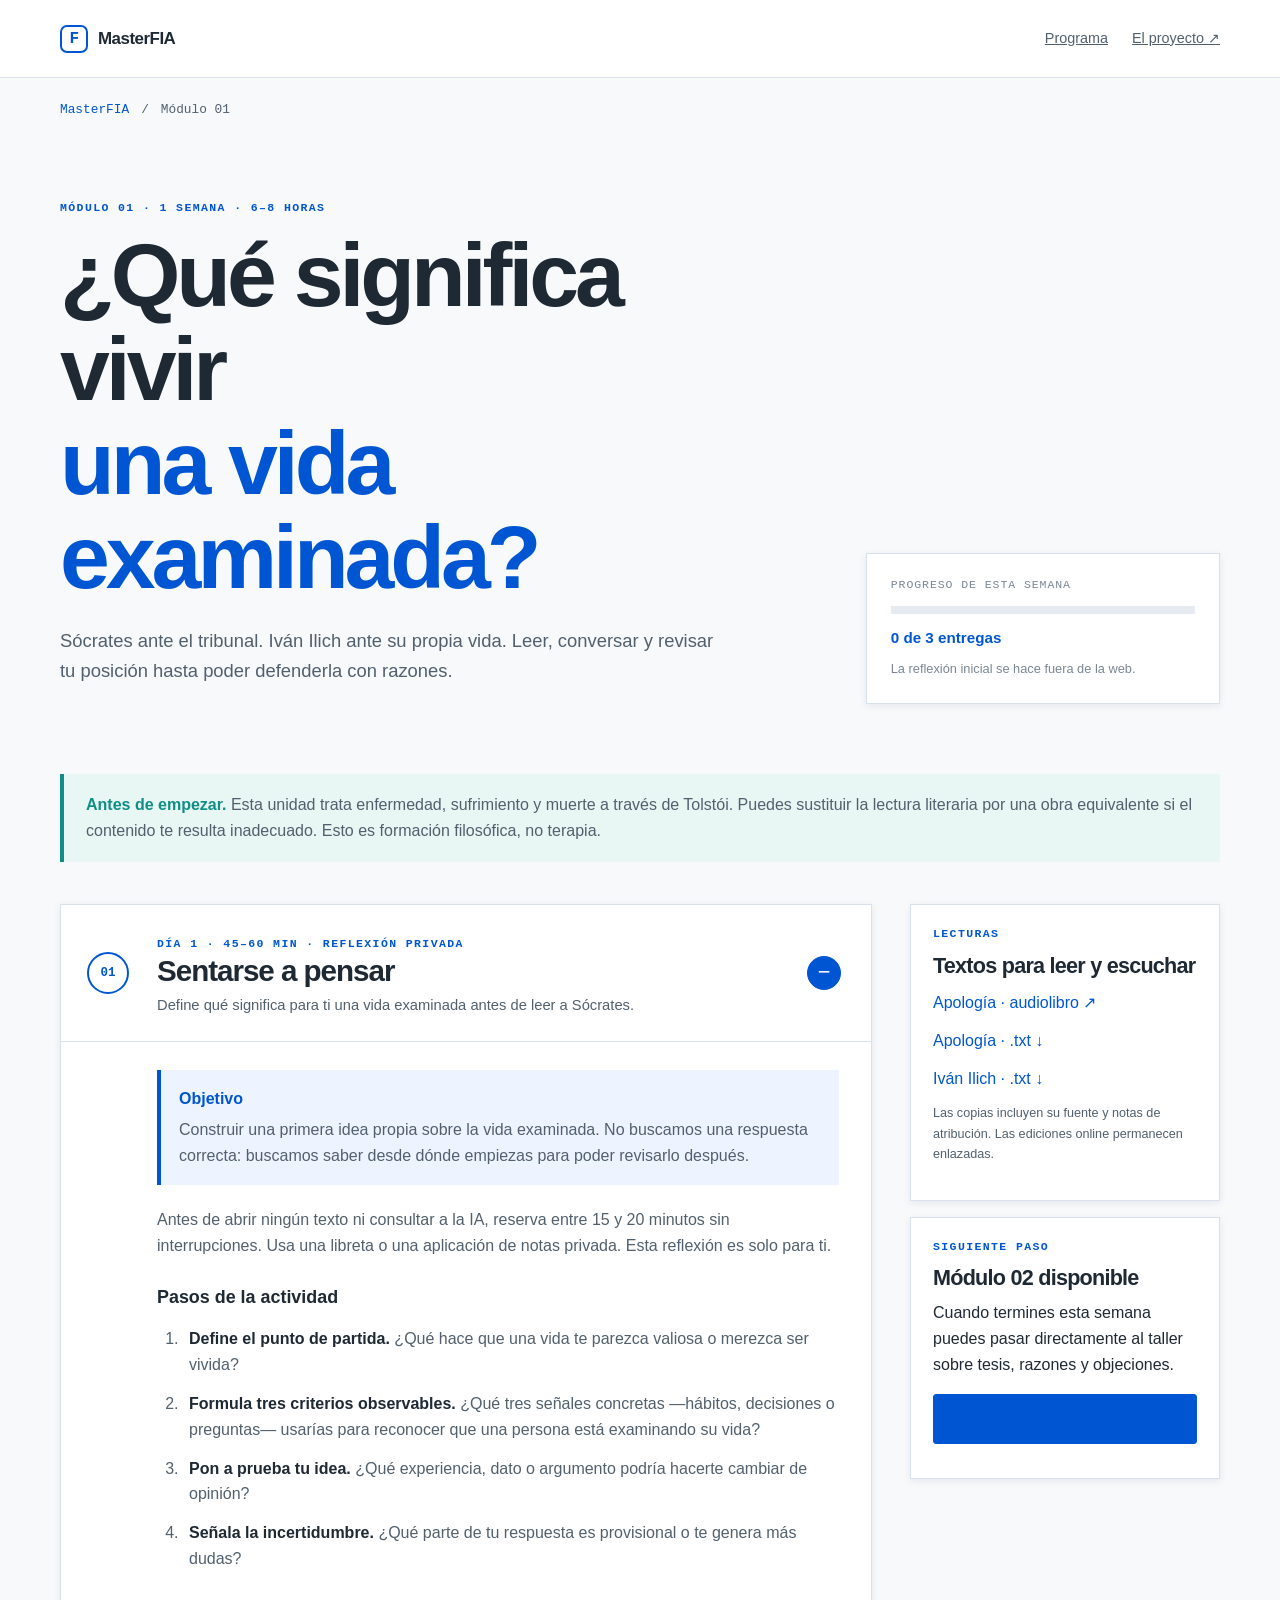
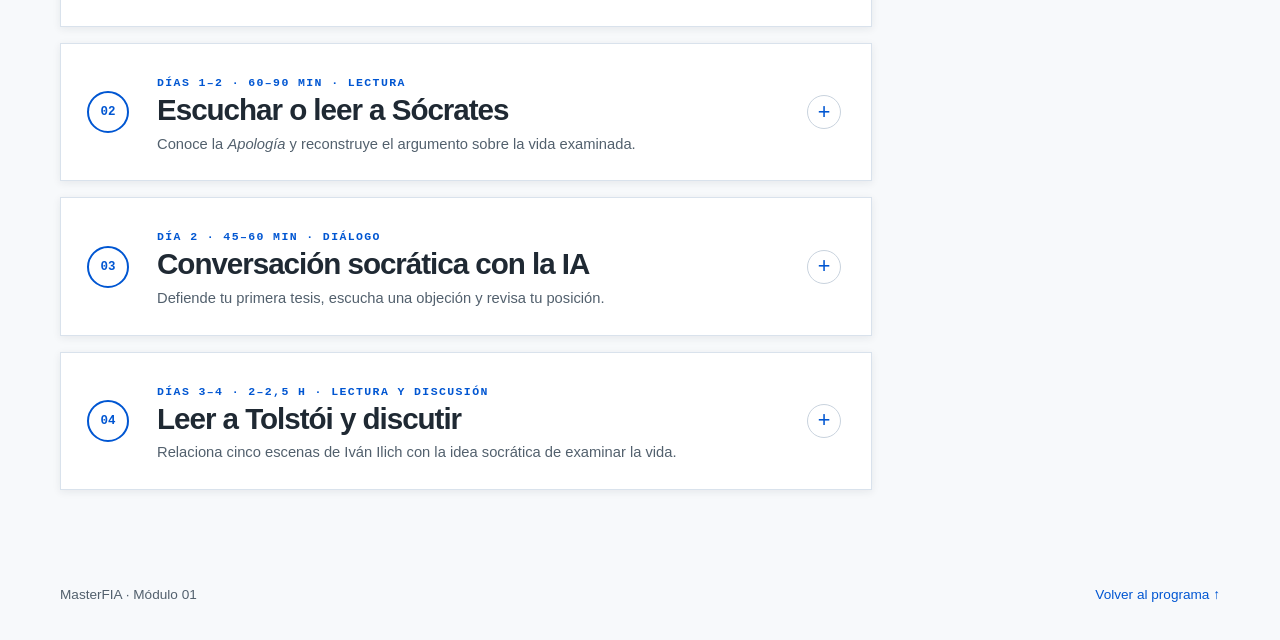
==== commit d1548b51: "Añade y desbloquea el módulo 2 de MasterFIA" ====
--- a/modulo-1.html
+++ b/modulo-1.html
@@ -20,9 +20,9 @@
       <div>
         <p class="eyebrow">Módulo 01 · 1 semana · 6–8 horas</p>
         <h1>¿Qué significa vivir<br><em>una vida examinada?</em></h1>
-        <p class="lede">Sócrates ante el tribunal. Iván Ilich ante su propia vida. Leer, conversar y defender una tesis hasta recibir el veredicto de la IA.</p>
+        <p class="lede">Sócrates ante el tribunal. Iván Ilich ante su propia vida. Leer, conversar y revisar tu posición hasta poder defenderla con razones.</p>
       </div>
-      <div class="module-progress"><span>Progreso de esta semana</span><div class="progress-track"><i id="progress-bar"></i></div><strong id="progress-label">0 de 4 entregas</strong><small>La reflexión inicial se hace fuera de la web.</small></div>
+      <div class="module-progress"><span>Progreso de esta semana</span><div class="progress-track"><i id="progress-bar"></i></div><strong id="progress-label">0 de 3 entregas</strong><small>La reflexión inicial se hace fuera de la web.</small></div>
     </section>
 
     <section class="wrap notice"><strong>Antes de empezar.</strong> Esta unidad trata enfermedad, sufrimiento y muerte a través de Tolstói. Puedes sustituir la lectura literaria por una obra equivalente si el contenido te resulta inadecuado. Esto es formación filosófica, no terapia.</section>
@@ -53,7 +53,6 @@
                 <li><strong>Pon a prueba tu idea.</strong> ¿Qué experiencia, dato o argumento podría hacerte cambiar de opinión?</li>
                 <li><strong>Señala la incertidumbre.</strong> ¿Qué parte de tu respuesta es provisional o te genera más dudas?</li>
               </ol>
-              <div class="private-work-note"><strong>Importante:</strong> no escribas ni subas tus respuestas a esta web. Guarda la reflexión en tu libreta o archivo privado; las actividades siguientes retomarán estas ideas.</div>
             </div>
           </details>
         </article>
@@ -153,42 +152,11 @@
           </details>
         </article>
 
-        <article class="lesson-card final-card" data-evidence="ensayo">
-          <details class="lesson-details">
-            <summary class="lesson-summary">
-              <span class="card-number">05</span>
-              <span class="summary-copy">
-                <span class="eyebrow">Días 5–7 · 2–2,5 h · Evaluación final</span>
-                <span class="summary-title">Defender el ensayo ante la IA</span>
-                <span class="summary-description">Escribe tu tesis, responde a una objeción y obtén el veredicto del tribunal.</span>
-              </span>
-              <span class="summary-toggle" aria-hidden="true"></span>
-            </summary>
-            <div class="lesson-content">
-              <p>Escribe 700–900 palabras. Cuando esté listo, abre el chatbot de tribunal y adjunta tu ensayo junto con las evidencias de las conversaciones anteriores. La IA lo revisará, formulará una objeción y discutirá contigo antes de decidir.</p>
-              <div class="essay-prompts">
-                <p>¿Tenía razón Sócrates al afirmar que una vida sin examen no es vida?</p>
-                <p>¿El examen filosófico hace mejor a una persona o solamente más consciente?</p>
-                <p>¿Qué habría tenido que examinar Iván Ilich antes de enfermar?</p>
-              </div>
-              <div class="external-work-note"><strong>Trabajo fuera de la web</strong><p>Redacta el ensayo (700–900 palabras) y tu declaración de uso de IA en un documento privado. Adjunta ese documento al chatbot de tribunal junto con las conversaciones anteriores.</p></div>
-              <div class="prompt-box"><pre id="essay-prompt-text">El prompt de tribunal se cargará aquí.</pre><button class="copy-button" type="button" id="copy-essay-prompt">Copiar prompt de tribunal</button></div>
-              <!-- TODO: sustituir este enlace provisional por el GPT personalizado que examinará el ensayo. -->
-              <p><a class="resource-link" href="https://chatgpt.com/" target="_blank" rel="noopener">Abrir chatbot para defender el ensayo (enlace provisional) ↗</a></p>
-              <div class="external-work-note"><strong>Resultado fuera de la web</strong><p>Conserva el veredicto del tribunal junto con tu ensayo. No lo pegues ni lo escribas en esta página.</p></div>
-              <label class="check-row"><input id="ai-verdict-evidence" type="checkbox"> He redactado el ensayo, conversado con la IA y conservado el veredicto fuera de la web.</label>
-              <div id="quiz" class="quiz-box" aria-live="polite"></div>
-              <button class="button" type="button" id="validate-button">Registrar resultado del módulo</button>
-              <div id="validation-result" class="validation-result" role="status" aria-live="polite"></div>
-            </div>
-          </details>
-        </article>
       </div>
 
       <aside class="side-column">
         <div class="side-card"><p class="eyebrow">Lecturas</p><h3>Textos para leer y escuchar</h3><a href="https://www.youtube.com/watch?v=aitue3jbeLU" target="_blank" rel="noopener">Apología · audiolibro ↗</a><a href="textos/apologia-de-socrates-azcarate-1871.txt" download>Apología · .txt ↓</a><a href="textos/la-muerte-de-ivan-ilich.txt" download>Iván Ilich · .txt ↓</a><p class="source-note">Las copias incluyen su fuente y notas de atribución. Las ediciones online permanecen enlazadas.</p></div>
-        <div class="side-card"><p class="eyebrow">Evaluación</p><h3>Comprobación final</h3><p>Realiza la conversación con IA y redacta tus entregas en un documento privado. Aquí solo encontrarás el test breve para comprobar tu comprensión.</p><a class="outline-link" href="https://github.com/aarnal80/MasterFIA/blob/main/docs/rubrica.md" target="_blank" rel="noopener">Ver rúbrica en GitHub ↗</a></div>
-        <div class="side-card locked-card"><span class="locked-pill">Módulo 02 · Bloqueado</span><p>El código que aparece tras un APTO es local a este navegador. El desbloqueo seguro con cuenta y servidor se conectará en una siguiente iteración.</p></div>
+        <div class="side-card"><p class="eyebrow">Siguiente paso</p><h3>Módulo 02 disponible</h3><p>Cuando termines esta semana puedes pasar directamente al taller sobre tesis, razones y objeciones.</p><a class="button button-dark" href="modulo-2.html">Entrar en el módulo 02 →</a></div>
       </aside>
     </section>
   </main>
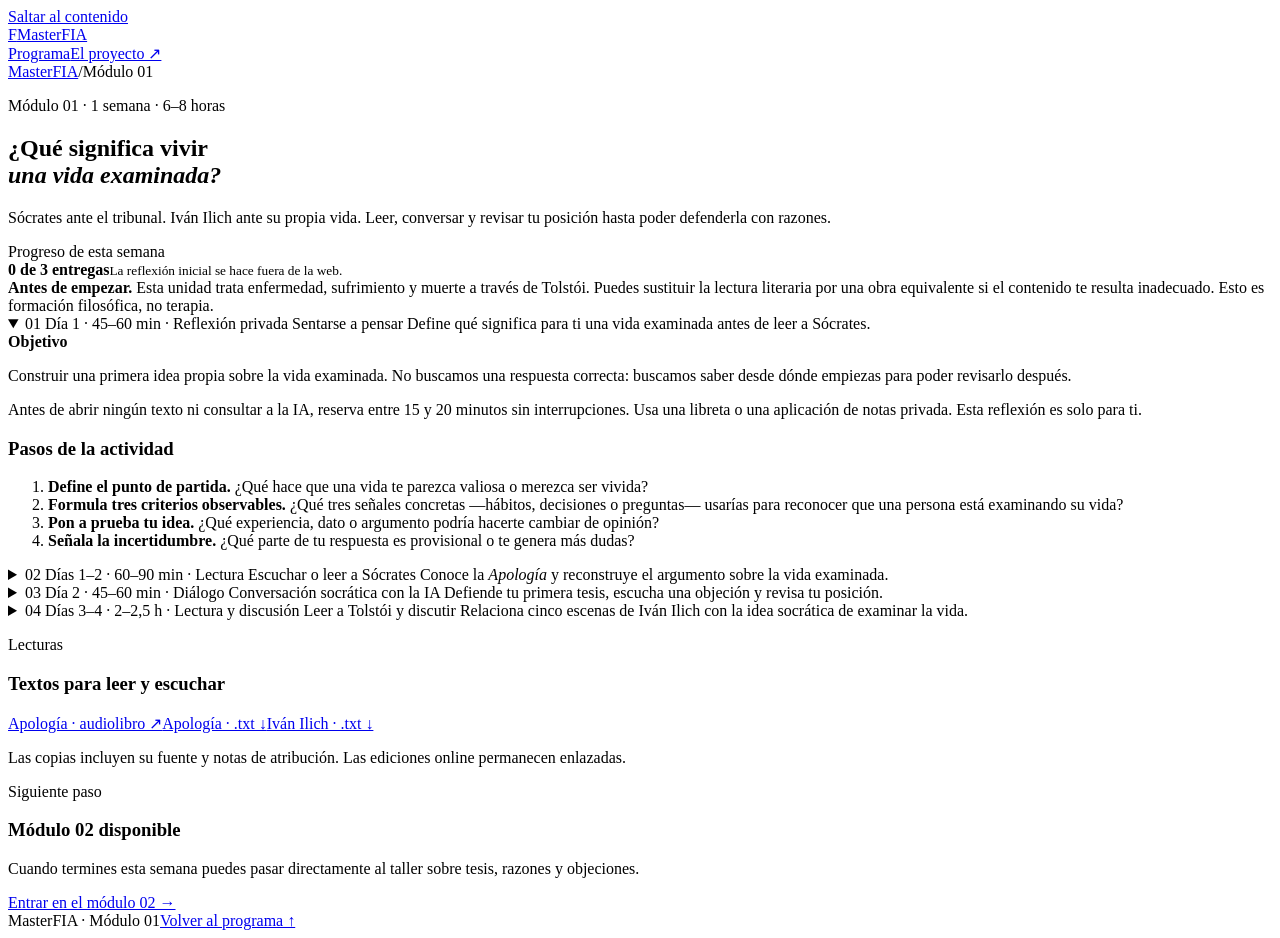
==== commit 41e1f63a: "Asegura los enlaces del curso en la ruta integrada" ====
--- a/modulo-1.html
+++ b/modulo-1.html
@@ -3,6 +3,7 @@
 <head>
   <meta charset="utf-8">
   <meta name="viewport" content="width=device-width, initial-scale=1">
+  <base href="/MasterFIA/">
   <meta name="description" content="MasterFIA · Módulo 1: ¿Qué significa vivir una vida examinada?">
   <title>Módulo 1 · La vida examinada · MasterFIA</title>
   <link rel="stylesheet" href="assets/masterfia.css">
--- a/assets/masterfia.css
+++ b/assets/masterfia.css
@@ -68,7 +68,7 @@
 .eyebrow { margin: 0 0 12px; color: var(--brand); font: 700 .72rem/1.3 var(--mono); letter-spacing: .12em; text-transform: uppercase; }
 h1, h2, h3, p { margin-top: 0; }
 h1, h2 { font-family: var(--display); letter-spacing: -.045em; line-height: 1.05; }
-h1 { max-width: 740px; margin-bottom: 27px; font-size: clamp(3.3rem, 8vw, 7.5rem); }
+h1 { max-width: 740px; margin-bottom: 27px; font-size: clamp(2.8rem, 6vw, 5.4rem); }
 h1 em, h2 em { color: var(--brand); font-style: normal; }
 .lede { max-width: 660px; color: var(--muted); font-size: 1.15rem; }
 .hero-actions { display: flex; gap: 22px; flex-wrap: wrap; align-items: center; margin-top: 34px; }
@@ -117,7 +117,7 @@
 .breadcrumb a { color: var(--brand); text-decoration: none; }
 
 .module-hero { display: grid; grid-template-columns: minmax(0, 1.35fr) minmax(260px, .65fr); gap: 70px; align-items: end; padding-block: 60px 70px; }
-.module-hero h1 { font-size: clamp(3rem, 7vw, 6.6rem); margin-bottom: 22px; }
+.module-hero h1 { font-size: clamp(2.7rem, 5.2vw, 4.8rem); margin-bottom: 22px; }
 .module-progress { padding: 24px; border: 1px solid var(--line); background: var(--paper); color: var(--muted); box-shadow: var(--shadow); }
 .module-progress > span { display: block; margin-bottom: 15px; color: var(--ink-muted); font: .72rem var(--mono); text-transform: uppercase; letter-spacing: .08em; }
 .module-progress strong { display: block; margin-top: 12px; color: var(--brand); font-size: .95rem; }
@@ -216,7 +216,7 @@
 @media (max-width: 520px) {
   .wrap { width: min(calc(100% - 28px), var(--max)); }
   .site-header { padding-inline: 14px; }
-  h1 { font-size: clamp(2.8rem, 15vw, 4.5rem); }
+  h1 { font-size: clamp(2.5rem, 11vw, 3.8rem); }
   .hero-actions { align-items: stretch; flex-direction: column; }
   .hero-actions .button { width: 100%; }
   .stats div { padding-inline: 10px; }
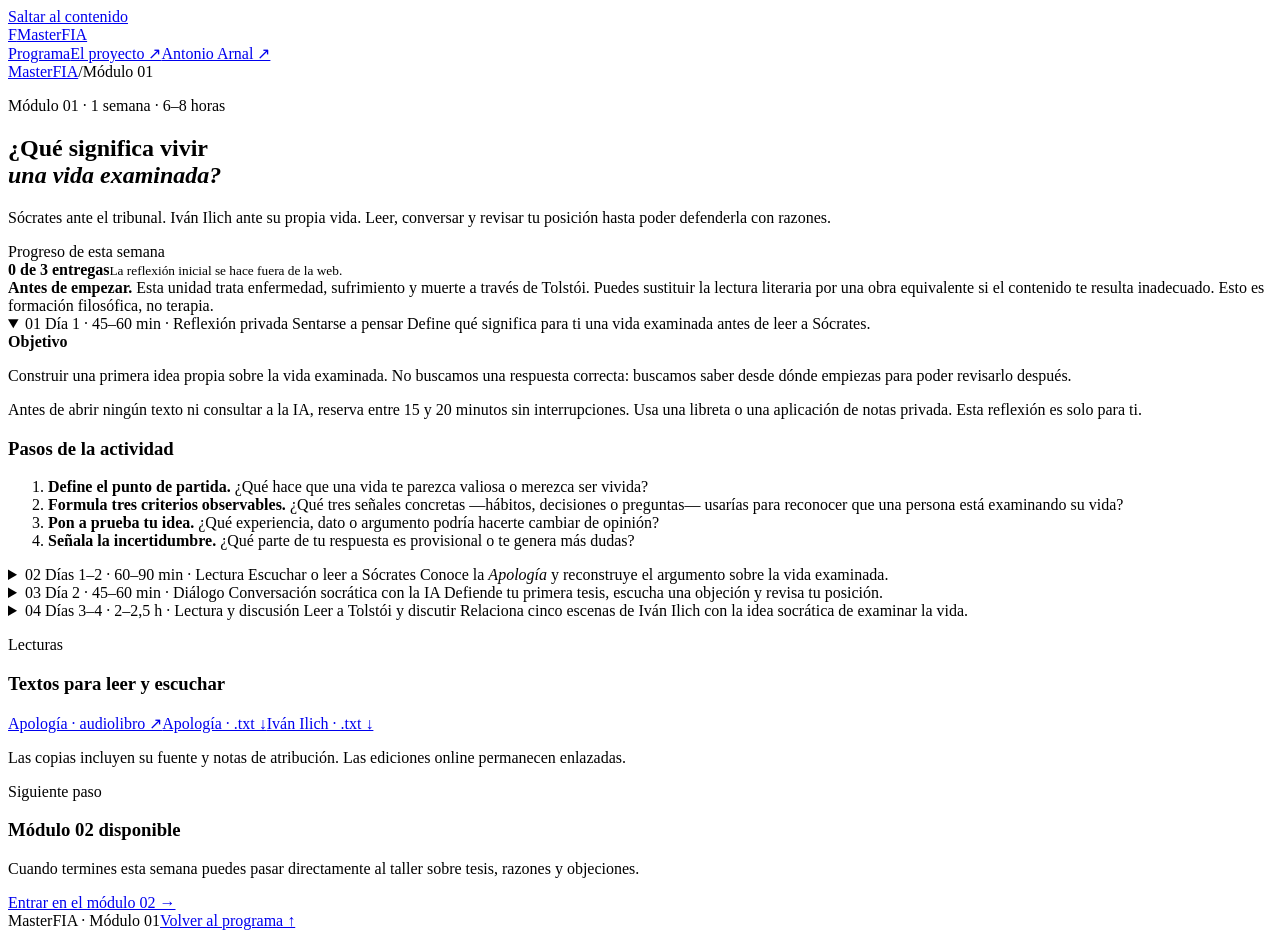
==== commit 4b6a0333: "Ajusta títulos y añade salida al sitio principal" ====
--- a/modulo-1.html
+++ b/modulo-1.html
@@ -12,7 +12,7 @@
   <a class="skip-link" href="#contenido">Saltar al contenido</a>
   <header class="site-header">
     <a class="brand" href="./"><span class="brand-mark">F</span><span>MasterFIA</span></a>
-    <nav aria-label="Navegación principal"><a href="./">Programa</a><a href="https://antonioarnal.es/MasterFIA.html">El proyecto ↗</a></nav>
+    <nav aria-label="Navegación principal"><a href="./">Programa</a><a href="/MasterFIA">El proyecto ↗</a><a class="site-link" href="https://antonioarnal.es">Antonio Arnal ↗</a></nav>
   </header>
 
   <main id="contenido" class="module-page">
--- a/assets/masterfia.css
+++ b/assets/masterfia.css
@@ -68,7 +68,7 @@
 .eyebrow { margin: 0 0 12px; color: var(--brand); font: 700 .72rem/1.3 var(--mono); letter-spacing: .12em; text-transform: uppercase; }
 h1, h2, h3, p { margin-top: 0; }
 h1, h2 { font-family: var(--display); letter-spacing: -.045em; line-height: 1.05; }
-h1 { max-width: 740px; margin-bottom: 27px; font-size: clamp(2.8rem, 6vw, 5.4rem); }
+h1 { max-width: 740px; margin-bottom: 27px; font-size: clamp(2.6rem, 4.7vw, 4.4rem); }
 h1 em, h2 em { color: var(--brand); font-style: normal; }
 .lede { max-width: 660px; color: var(--muted); font-size: 1.15rem; }
 .hero-actions { display: flex; gap: 22px; flex-wrap: wrap; align-items: center; margin-top: 34px; }
@@ -84,7 +84,7 @@
 .stats span { color: var(--muted); font-size: .84rem; }
 .section { padding-block: 115px; }
 .section-heading { display: grid; grid-template-columns: .75fr 1.25fr; align-items: end; gap: 50px; margin-bottom: 55px; }
-.section-heading h2 { margin: 0; font-size: clamp(2.8rem, 6vw, 5.4rem); }
+.section-heading h2 { margin: 0; font-size: clamp(2.3rem, 4.3vw, 4rem); }
 .section-copy { max-width: 430px; margin: 0; color: var(--muted); font-size: 1.05rem; }
 .method-grid { display: grid; grid-template-columns: repeat(4, 1fr); gap: 1px; background: var(--line); border: 1px solid var(--line); }
 .method-grid article { min-height: 245px; padding: 25px; background: var(--paper); }
@@ -117,7 +117,7 @@
 .breadcrumb a { color: var(--brand); text-decoration: none; }
 
 .module-hero { display: grid; grid-template-columns: minmax(0, 1.35fr) minmax(260px, .65fr); gap: 70px; align-items: end; padding-block: 60px 70px; }
-.module-hero h1 { font-size: clamp(2.7rem, 5.2vw, 4.8rem); margin-bottom: 22px; }
+.module-hero h1 { font-size: clamp(2.5rem, 4.6vw, 4.2rem); margin-bottom: 22px; }
 .module-progress { padding: 24px; border: 1px solid var(--line); background: var(--paper); color: var(--muted); box-shadow: var(--shadow); }
 .module-progress > span { display: block; margin-bottom: 15px; color: var(--ink-muted); font: .72rem var(--mono); text-transform: uppercase; letter-spacing: .08em; }
 .module-progress strong { display: block; margin-top: 12px; color: var(--brand); font-size: .95rem; }
@@ -198,7 +198,7 @@
 .locked-card { border-color: #bfd2ef; background: #f3f7fd; }
 
 @media (max-width: 820px) {
-  .site-header nav a:not(.button) { display: none; }
+  .site-header nav a:not(.button):not(.site-link) { display: none; }
   .hero, .module-hero, .program-layout, .unlock-section { grid-template-columns: 1fr; gap: 40px; }
   .hero { padding-block: 70px; }
   .hero-note { max-width: 480px; }
@@ -216,7 +216,7 @@
 @media (max-width: 520px) {
   .wrap { width: min(calc(100% - 28px), var(--max)); }
   .site-header { padding-inline: 14px; }
-  h1 { font-size: clamp(2.5rem, 11vw, 3.8rem); }
+  h1 { font-size: clamp(2.25rem, 10vw, 3.2rem); }
   .hero-actions { align-items: stretch; flex-direction: column; }
   .hero-actions .button { width: 100%; }
   .stats div { padding-inline: 10px; }
